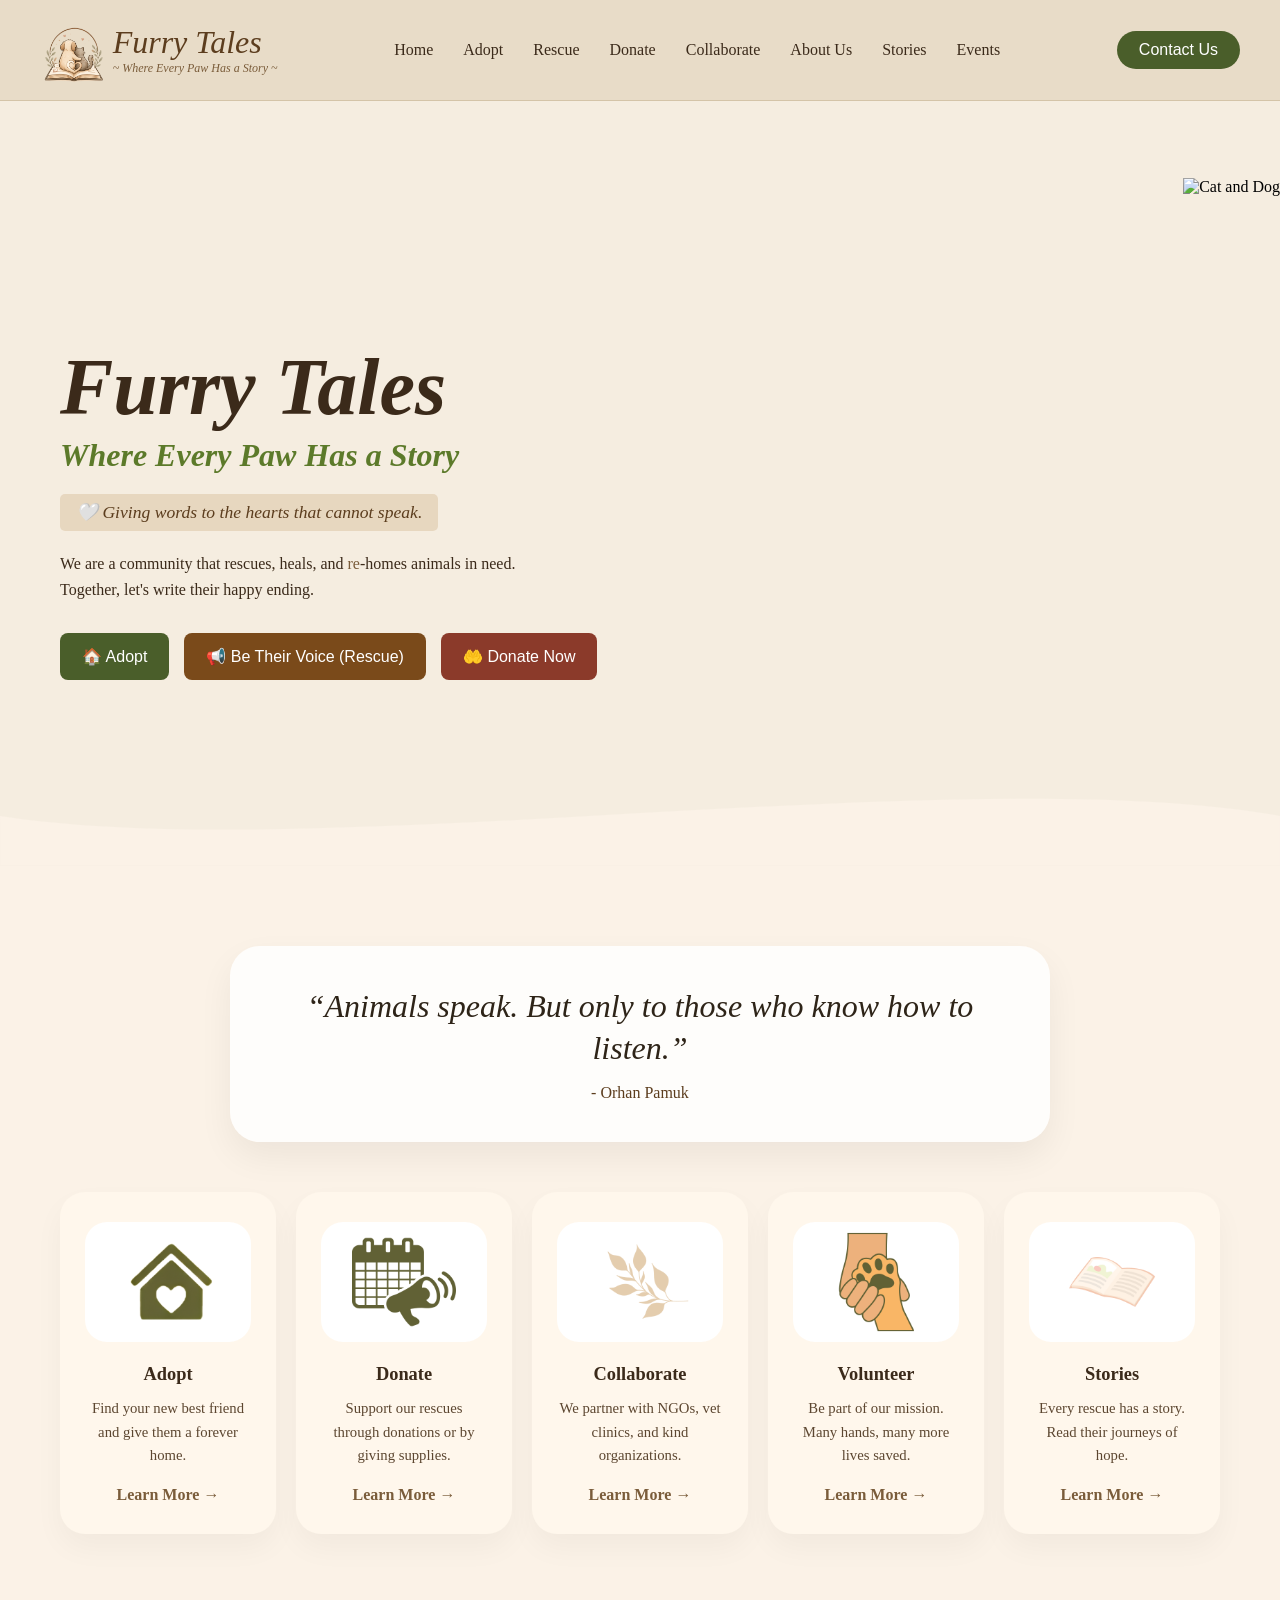
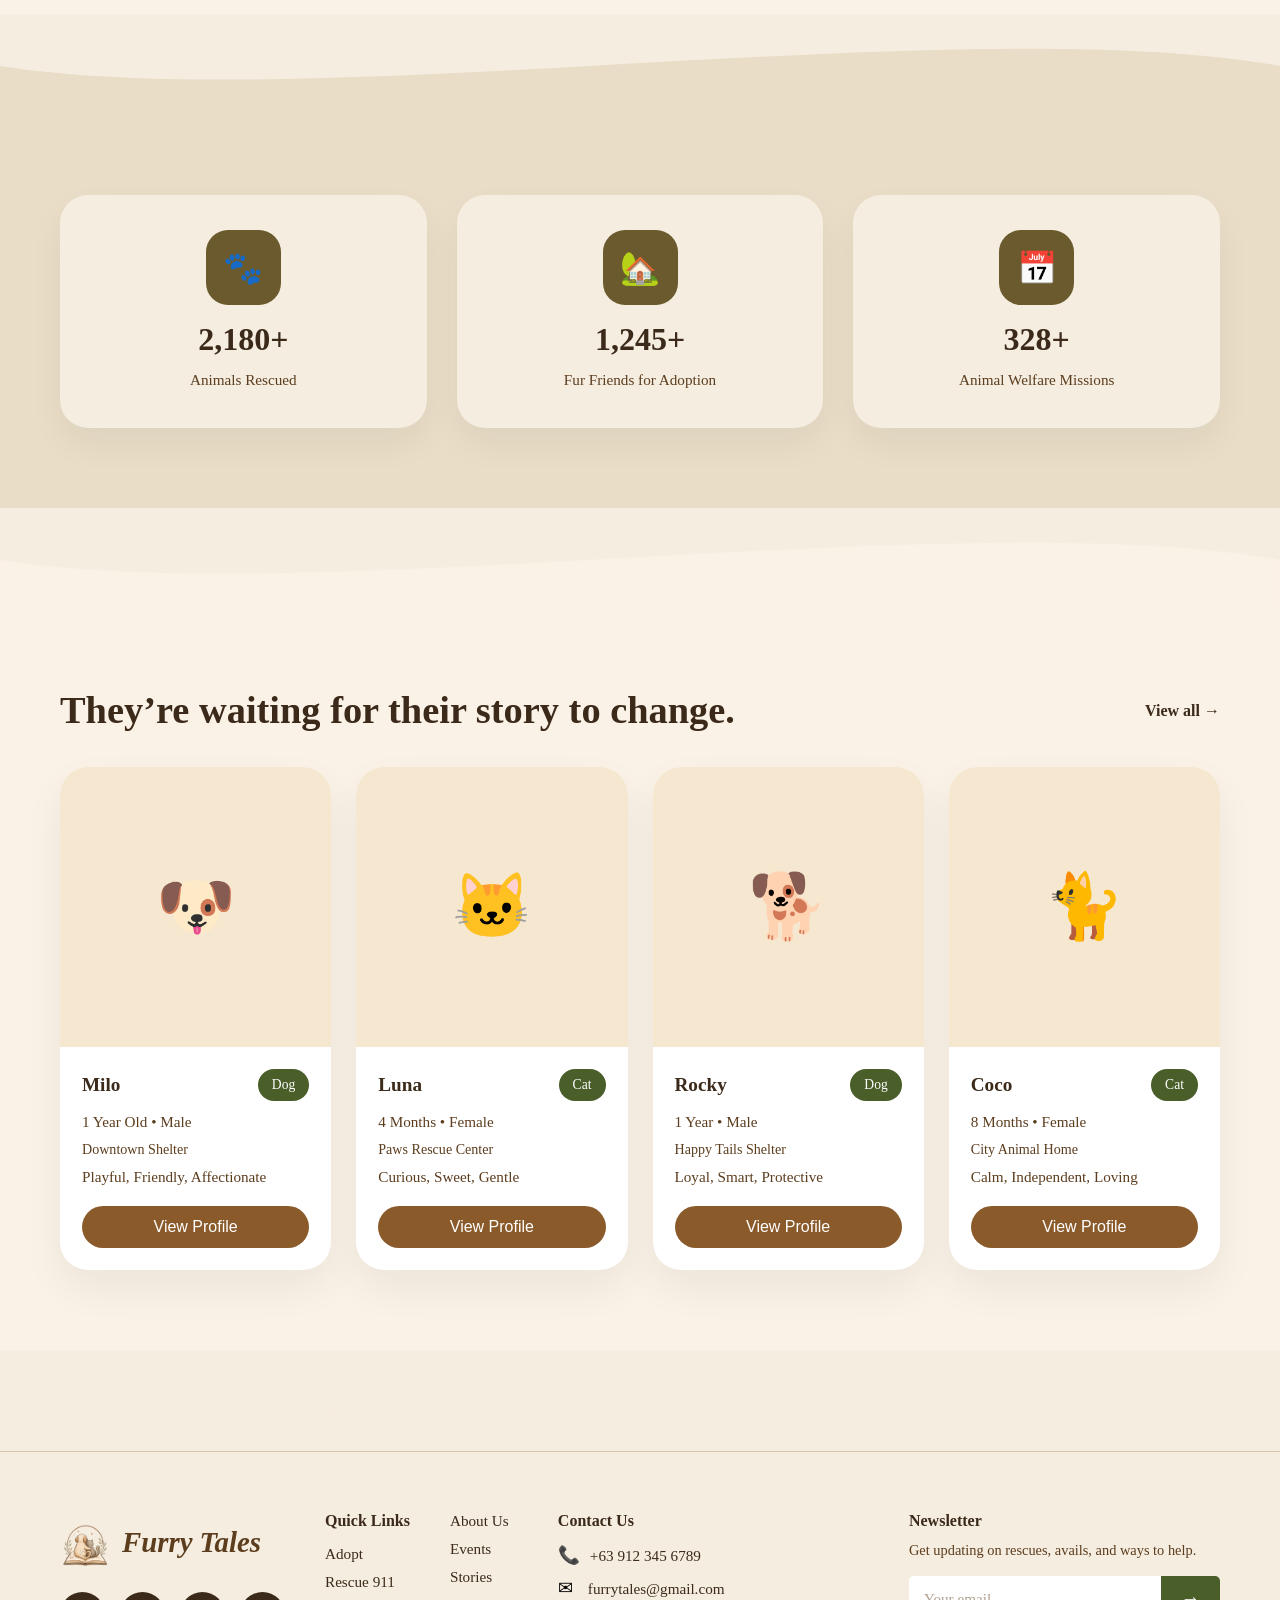
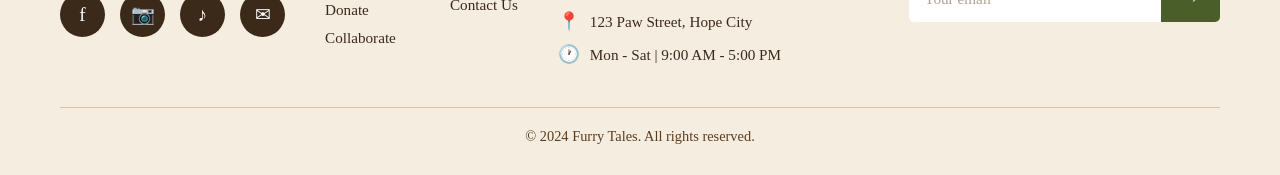
==== Index.html @ bb8efffc "Fix background wave transitions between sections" ====
<!DOCTYPE html>
<html lang="en">
<head>
    <meta charset="UTF-8">
    <meta name="viewport" content="width=device-width, initial-scale=1.0">
    <title>FurryTales</title>
    <link rel="stylesheet" href="Index.css">
</head>
<body>

    <nav>
        <div class="logo">
            <img src="Logo.png" alt="FurryTales Logo">
            <div class="logo-text">
                <span>Furry Tales</span>
                <span>~ Where Every Paw Has a Story ~</span>
            </div>
        </div>

        <ul class="nav-links">
            <li><a href="#">Home</a></li>
            <li><a href="#">Adopt</a></li>
            <li><a href="#">Rescue</a></li>
            <li><a href="#">Donate</a></li>
            <li><a href="#">Collaborate</a></li>
            <li><a href="#">About Us</a></li>
            <li><a href="#">Stories</a></li>
            <li><a href="#">Events</a></li>
        </ul>

        <div class="nav-right">
            <button class="btn-contact">Contact Us</button>
        </div>
    </nav>

    <section class="hero">
        <div class="hero-left">
            <h1>Furry Tales</h1>
            <h2>Where Every Paw Has a Story</h2>
            <div class="tagline">🤍 <em>Giving words to the hearts that cannot speak.</em></div>
            <p>
                We are a community that rescues, heals, and
                <span>re</span>-homes animals in need. Together, let's write
                their happy ending.
            </p>
            <div class="hero-buttons">
                <button class="btn-adopt">🏠 Adopt</button>
                <button class="btn-rescue">📢 Be Their Voice (Rescue)</button>
                <button class="btn-donate">🤲 Donate Now</button>
            </div>
        </div>

        <div class="hero-right">
            <img src="images/hero-pets.png" alt="Cat and Dog">
        </div>

        <svg class="wave" viewBox="0 0 1440 120" xmlns="http://www.w3.org/2000/svg">
            <path fill="#fbf2e7" d="M0,64 C360,120 1080,0 1440,64 L1440,120 L0,120 Z"/>
        </svg>
    </section>

    <section class="quote-section">
        <div class="quote-card">
            <p class="quote-text">“Animals speak. But only to those who know how to listen.”</p>
            <p class="quote-author">- Orhan Pamuk</p>
        </div>

        <div class="feature-cards">
            <article class="feature-card">
                <img class="feature-image" src="homecare.png" alt="Adopt">
                <h3>Adopt</h3>
                <p>Find your new best friend and give them a forever home.</p>
                <a href="#">Learn More →</a>
            </article>
            <article class="feature-card">
                <img class="feature-image" src="announcements.png" alt="Donate">
                <h3>Donate</h3>
                <p>Support our rescues through donations or by giving supplies.</p>
                <a href="#">Learn More →</a>
            </article>
            <article class="feature-card">
                <img class="feature-image" src="lauret2.png" alt="Collaborate">
                <h3>Collaborate</h3>
                <p>We partner with NGOs, vet clinics, and kind organizations.</p>
                <a href="#">Learn More →</a>
            </article>
            <article class="feature-card">
                <img class="feature-image" src="handpaw.png" alt="Volunteer">
                <h3>Volunteer</h3>
                <p>Be part of our mission. Many hands, many more lives saved.</p>
                <a href="#">Learn More →</a>
            </article>
            <article class="feature-card">
                <img class="feature-image" src="storybook.png" alt="Stories">
                <h3>Stories</h3>
                <p>Every rescue has a story. Read their journeys of hope.</p>
                <a href="#">Learn More →</a>
            </article>
        </div>
    </section>

    <svg class="section-wave section-wave-to-stats" viewBox="0 0 1440 120" xmlns="http://www.w3.org/2000/svg">
        <path fill="#e9ddc7" d="M0,64 C360,120 1080,0 1440,64 L1440,120 L0,120 Z"/>
    </svg>

    <section class="stats-section">
        <div class="stats-grid">
            <article class="stat-card">
                <div class="stat-icon">🐾</div>
                <p class="stat-number">2,180+</p>
                <p class="stat-label">Animals Rescued</p>
            </article>
            <article class="stat-card">
                <div class="stat-icon">🏡</div>
                <p class="stat-number">1,245+</p>
                <p class="stat-label">Fur Friends for Adoption</p>
            </article>
            <article class="stat-card">
                <div class="stat-icon">📅</div>
                <p class="stat-number">328+</p>
                <p class="stat-label">Animal Welfare Missions</p>
            </article>
        </div>
    </section>

    <svg class="section-wave section-wave-to-pets" viewBox="0 0 1440 120" xmlns="http://www.w3.org/2000/svg">
        <path fill="#fbf2e7" d="M0,64 C360,120 1080,0 1440,64 L1440,120 L0,120 Z"/>
    </svg>

    <section class="pets-section">
        <div class="section-heading">
            <h2>They’re waiting for their story to change.</h2>
            <a href="#" class="view-all">View all →</a>
        </div>

        <div class="pet-grid">
            <article class="pet-card">
                <div class="pet-image"><div class="pet-image-placeholder">🐶</div></div>
                <div class="pet-info">
                    <div class="pet-title">
                        <h3>Milo</h3>
                        <span>Dog</span>
                    </div>
                    <p class="pet-meta">1 Year Old • Male</p>
                    <p class="pet-location">Downtown Shelter</p>
                    <p class="pet-description">Playful, Friendly, Affectionate</p>
                    <button class="btn-profile">View Profile</button>
                </div>
            </article>
            <article class="pet-card">
                <div class="pet-image"><div class="pet-image-placeholder">🐱</div></div>
                <div class="pet-info">
                    <div class="pet-title">
                        <h3>Luna</h3>
                        <span>Cat</span>
                    </div>
                    <p class="pet-meta">4 Months • Female</p>
                    <p class="pet-location">Paws Rescue Center</p>
                    <p class="pet-description">Curious, Sweet, Gentle</p>
                    <button class="btn-profile">View Profile</button>
                </div>
            </article>
            <article class="pet-card">
                <div class="pet-image"><div class="pet-image-placeholder">🐕</div></div>
                <div class="pet-info">
                    <div class="pet-title">
                        <h3>Rocky</h3>
                        <span>Dog</span>
                    </div>
                    <p class="pet-meta">1 Year • Male</p>
                    <p class="pet-location">Happy Tails Shelter</p>
                    <p class="pet-description">Loyal, Smart, Protective</p>
                    <button class="btn-profile">View Profile</button>
                </div>
            </article>
            <article class="pet-card">
                <div class="pet-image"><div class="pet-image-placeholder">🐈</div></div>
                <div class="pet-info">
                    <div class="pet-title">
                        <h3>Coco</h3>
                        <span>Cat</span>
                    </div>
                    <p class="pet-meta">8 Months • Female</p>
                    <p class="pet-location">City Animal Home</p>
                    <p class="pet-description">Calm, Independent, Loving</p>
                    <button class="btn-profile">View Profile</button>
                </div>
            </article>
        </div>
    </section>

    <svg class="section-wave section-wave-to-footer" viewBox="0 0 1440 120" xmlns="http://www.w3.org/2000/svg">
        <path fill="#f5ede0" d="M0,64 C360,120 1080,0 1440,64 L1440,120 L0,120 Z"/>
    </svg>

    <footer class="footer">
        <div class="footer-container">
            <div class="footer-section footer-logo">
                <div class="footer-logo-content">
                    <img src="Logo.png" alt="FurryTales Logo">
                    <h3>Furry Tales</h3>
                </div>
                <div class="footer-socials">
                    <a href="#" class="social-icon">f</a>
                    <a href="#" class="social-icon">📷</a>
                    <a href="#" class="social-icon">♪</a>
                    <a href="#" class="social-icon">✉</a>
                </div>
            </div>

            <div class="footer-section footer-links">
                <div class="footer-column">
                    <h4>Quick Links</h4>
                    <ul>
                        <li><a href="#">Adopt</a></li>
                        <li><a href="#">Rescue 911</a></li>
                        <li><a href="#">Donate</a></li>
                        <li><a href="#">Collaborate</a></li>
                    </ul>
                </div>
                <div class="footer-column">
                    <ul>
                        <li><a href="#">About Us</a></li>
                        <li><a href="#">Events</a></li>
                        <li><a href="#">Stories</a></li>
                        <li><a href="#">Contact Us</a></li>
                    </ul>
                </div>
            </div>

            <div class="footer-section footer-contact">
                <h4>Contact Us</h4>
                <div class="contact-item">
                    <span>📞</span>
                    <p>+63 912 345 6789</p>
                </div>
                <div class="contact-item">
                    <span>✉</span>
                    <p>furrytales@gmail.com</p>
                </div>
                <div class="contact-item">
                    <span>📍</span>
                    <p>123 Paw Street, Hope City</p>
                </div>
                <div class="contact-item">
                    <span>🕐</span>
                    <p>Mon - Sat | 9:00 AM - 5:00 PM</p>
                </div>
            </div>

            <div class="footer-section footer-newsletter">
                <h4>Newsletter</h4>
                <p>Get updating on rescues, avails, and ways to help.</p>
                <div class="newsletter-form">
                    <input type="email" placeholder="Your email" class="newsletter-input">
                    <button class="newsletter-btn">→</button>
                </div>
            </div>
        </div>

        <div class="footer-bottom">
            <p>&copy; 2024 Furry Tales. All rights reserved.</p>
        </div>
    </footer>

</body>
</html>
---- Index.css ----
* { margin: 0; padding: 0; box-sizing: border-box; }

body {
    font-family: 'Georgia', serif;
    background-color: #f5ede0;
}

nav {
    background-color: #e8dcc8;
    display: flex;
    align-items: center;
    justify-content: space-between;
    padding: 10px 40px;
    border-bottom: 1px solid #d4c4a8;
}

.logo {
    display: flex;
    align-items: center;
    gap: 10px;
}

.logo img {
    height: 80px;
}

.logo-text {
    display: flex;
    flex-direction: column;
}

.logo-text span:first-child {
    font-size: 2rem;
    font-family: 'Georgia', serif;
    color: #5c3d1e;
    font-style: italic;
}

.logo-text span:last-child {
    font-size: 0.75rem;
    color: #7a5c3a;
    font-style: italic;
}

.nav-links {
    display: flex;
    align-items: center;
    gap: 30px;
    list-style: none;
}

.nav-links a {
    text-decoration: none;
    color: #3b2a1a;
    font-size: 1rem;
}

.nav-links a:hover { color: #7a5c3a; }

.nav-right {
    display: flex;
    align-items: center;
    gap: 15px;
}

.btn-contact {
    background-color: #4a5e2a;
    color: white;
    padding: 10px 22px;
    border: none;
    border-radius: 25px;
    font-size: 1rem;
    cursor: pointer;
}

.btn-contact:hover { background-color: #3a4e1a; }

.hero {
    display: flex;
    align-items: center;
    justify-content: space-between;
    padding: 60px 60px 0 60px;
    background-color: #f5ede0;
    min-height: 85vh;
    position: relative;
    overflow: hidden;
}

.hero-left {
    max-width: 55%;
    z-index: 1;
}

.hero-left h1 {
    font-size: 5rem;
    color: #3b2a1a;
    font-style: italic;
    line-height: 1;
}

.hero-left h2 {
    font-size: 2rem;
    color: #5c7a2a;
    font-style: italic;
    margin: 10px 0 20px;
}

.tagline {
    background-color: rgba(210, 180, 140, 0.4);
    display: inline-block;
    padding: 8px 16px;
    border-radius: 5px;
    font-style: italic;
    color: #5c3d1e;
    margin-bottom: 20px;
    font-size: 1.1rem;
}

.hero-left p {
    color: #3b2a1a;
    font-size: 1rem;
    line-height: 1.6;
    margin-bottom: 30px;
    max-width: 480px;
}

.hero-left p span { color: #7a5c3a; }

.hero-buttons {
    display: flex;
    gap: 15px;
    flex-wrap: wrap;
}

.hero-buttons button {
    display: flex;
    align-items: center;
    gap: 8px;
    padding: 14px 22px;
    border: none;
    border-radius: 8px;
    font-size: 1rem;
    cursor: pointer;
    color: white;
}

.btn-adopt { background-color: #4a5e2a; }
.btn-rescue { background-color: #7a4a1a; }
.btn-donate { background-color: #8b3a2a; }

.hero-buttons button:hover { opacity: 0.9; }

.hero-right {
    position: absolute;
    right: 0;
    bottom: 0;
    height: 90%;
}

.hero-right img {
    height: 100%;
    object-fit: contain;
}

.wave {
    position: absolute;
    bottom: 0;
    left: 0;
    width: 100%;
}

.quote-section,
.stats-section,
.pets-section {
    padding: 80px 60px;
    background-color: #fbf2e7;
}

.quote-section {
    position: relative;
}

.quote-card {
    max-width: 820px;
    margin: 0 auto 50px;
    text-align: center;
    padding: 40px 35px;
    background-color: rgba(255, 255, 255, 0.85);
    border-radius: 30px;
    box-shadow: 0 15px 35px rgba(0, 0, 0, 0.06);
}

.quote-text {
    font-size: 2rem;
    color: #2e2418;
    font-style: italic;
    line-height: 1.3;
    margin-bottom: 15px;
}

.quote-author {
    color: #5c3d1e;
    font-size: 1rem;
}

.feature-cards {
    display: grid;
    grid-template-columns: repeat(5, minmax(180px, 1fr));
    gap: 20px;
}

.feature-card {
    background-color: #fff7ec;
    padding: 30px 25px;
    border-radius: 25px;
    text-align: center;
    box-shadow: 0 14px 30px rgba(0, 0, 0, 0.04);
    transition: transform 0.3s ease, box-shadow 0.3s ease;
}

.feature-card:hover {
    transform: translateY(-6px);
    box-shadow: 0 20px 40px rgba(0, 0, 0, 0.08);
}

.section-wave {
    display: block;
    width: 100%;
    margin-top: -5px;
}

.stats-section {
    background-color: #e9ddc7;
    position: relative;
}

.quote-section {
    background-color: #fbf2e7;
    position: relative;
}

.pets-section {
    background-color: #fbf2e7;
    position: relative;
}

.feature-image {
    width: 100%;
    max-height: 120px;
    object-fit: contain;
    border-radius: 22px;
    margin-bottom: 18px;
    background-color: #fff;
    padding: 8px;
}

.feature-card h3 {
    font-size: 1.15rem;
    margin-bottom: 12px;
    color: #3b2a1a;
}

.feature-card p {
    font-size: 0.92rem;
    color: #5c4630;
    line-height: 1.6;
    margin-bottom: 18px;
}

.feature-card a {
    color: #7a5c3a;
    text-decoration: none;
    font-weight: 600;
}

.stats-section {
    background-color: #e9ddc7;
    position: relative;
}

.stats-wave {
    position: absolute;
    top: 0;
    left: 0;
    width: 100%;
    height: 80px;
    background: linear-gradient(180deg, #f5ede0 0%, rgba(245, 237, 224, 0) 100%);
}

.stats-grid {
    display: flex;
    justify-content: center;
    gap: 30px;
    max-width: 1200px;
    margin: 0 auto;
    position: relative;
    z-index: 1;
}

.stat-card {
    flex: 1;
    background-color: #f5ede0;
    padding: 35px 30px;
    border-radius: 28px;
    text-align: center;
    box-shadow: 0 16px 35px rgba(0, 0, 0, 0.05);
}

.stat-icon {
    width: 75px;
    height: 75px;
    margin: 0 auto 16px;
    display: inline-flex;
    align-items: center;
    justify-content: center;
    font-size: 2rem;
    border-radius: 22px;
    background-color: #6a5a2d;
    color: #fff;
}

.stat-number {
    font-size: 2rem;
    color: #3b2a1a;
    margin: 0 0 10px;
    font-weight: 700;
}

.stat-label {
    color: #5c3d1e;
    font-size: 0.95rem;
    line-height: 1.6;
}

.pets-section {
    background-color: #fbf2e7;
}

.section-heading {
    display: flex;
    align-items: center;
    justify-content: space-between;
    gap: 20px;
    max-width: 1240px;
    margin: 0 auto 35px;
}

.section-heading h2 {
    font-size: 2.4rem;
    color: #3b2a1a;
    line-height: 1.1;
    max-width: 900px;
}

.view-all {
    color: #3b2a1a;
    text-decoration: none;
    font-weight: 600;
}

.pet-grid {
    display: grid;
    grid-template-columns: repeat(4, minmax(220px, 1fr));
    gap: 25px;
    max-width: 1400px;
    margin: 0 auto;
}

.pet-card {
    background-color: #fff;
    border-radius: 28px;
    overflow: hidden;
    box-shadow: 0 18px 40px rgba(0, 0, 0, 0.06);
}

.pet-image {
    background-color: #f6e7d0;
    display: flex;
    align-items: center;
    justify-content: center;
    height: 280px;
}

.pet-image-placeholder {
    font-size: 4rem;
}

.pet-info {
    padding: 22px;
}

.pet-title {
    display: flex;
    align-items: center;
    justify-content: space-between;
    margin-bottom: 12px;
}

.pet-title h3 {
    font-size: 1.2rem;
    color: #3b2a1a;
}

.pet-title span {
    padding: 8px 14px;
    background-color: #4a5e2a;
    color: white;
    border-radius: 999px;
    font-size: 0.85rem;
}

.pet-meta,
.pet-location,
.pet-description {
    color: #5c3d1e;
    font-size: 0.95rem;
    margin-bottom: 10px;
}

.pet-location {
    font-size: 0.88rem;
}

.btn-profile {
    width: 100%;
    background-color: #8b5a2a;
    color: white;
    border: none;
    border-radius: 999px;
    padding: 12px 0;
    font-size: 1rem;
    cursor: pointer;
    margin-top: 10px;
    transition: background-color 0.3s ease;
}

.btn-profile:hover {
    background-color: #6f4620;
}

@media (max-width: 1240px) {
    .feature-cards {
        grid-template-columns: repeat(2, minmax(180px, 1fr));
    }

    .pet-grid {
        grid-template-columns: repeat(2, minmax(220px, 1fr));
    }
}

@media (max-width: 860px) {
    nav {
        flex-wrap: wrap;
        gap: 20px;
        padding: 20px;
    }

    .nav-links {
        flex-wrap: wrap;
        justify-content: center;
    }

    .hero {
        flex-direction: column;
        align-items: flex-start;
        padding: 40px 25px 0;
        min-height: auto;
    }

    .hero-right {
        position: relative;
        width: 100%;
        height: auto;
        margin-top: 30px;
    }

    .hero-right img {
        height: auto;
        width: 100%;
    }

    .feature-cards,
    .pet-grid {
        grid-template-columns: 1fr;
    }

    .stats-grid {
        flex-direction: column;
    }

    .section-heading {
        flex-direction: column;
        align-items: flex-start;
    }
}

@media (max-width: 520px) {
    .feature-card,
    .stat-card,
    .pet-card {
        padding: 24px;
    }

    .quote-card {
        padding: 28px;
    }

    .quote-text {
        font-size: 1.6rem;
    }

    .section-heading h2 {
        font-size: 2rem;
    }
}

/* Footer Styles */
.footer {
    background-color: #f5ede0;
    padding: 60px 60px 30px 60px;
    font-family: 'Georgia', serif;
    border-top: 1px solid #d4c4a8;
}

.footer-container {
    display: flex;
    justify-content: space-between;
    align-items: flex-start;
    gap: 40px;
    max-width: 1400px;
    margin: 0 auto;
    margin-bottom: 30px;
}

.footer-section {
    flex: 1;
}

.footer-logo {
    flex: 0 0 auto;
}

.footer-logo-content {
    display: flex;
    align-items: center;
    gap: 15px;
    margin-bottom: 20px;
}

.footer-logo-content img {
    height: 60px;
}

.footer-logo-content h3 {
    font-size: 1.8rem;
    color: #5c3d1e;
    font-style: italic;
}

.footer-socials {
    display: flex;
    gap: 15px;
}

.social-icon {
    display: flex;
    align-items: center;
    justify-content: center;
    width: 45px;
    height: 45px;
    background-color: #3b2a1a;
    color: white;
    border-radius: 50%;
    text-decoration: none;
    font-size: 1.2rem;
    transition: background-color 0.3s;
}

.social-icon:hover {
    background-color: #5c3d1e;
}

.footer-links {
    flex: 0 0 auto;
}

.footer-links h4 {
    color: #3b2a1a;
    margin-bottom: 15px;
    font-size: 1rem;
}

.footer-links {
    display: flex;
    gap: 40px;
}

.footer-column ul {
    list-style: none;
}

.footer-column li {
    margin-bottom: 10px;
}

.footer-column a {
    color: #3b2a1a;
    text-decoration: none;
    font-size: 0.95rem;
    transition: color 0.3s;
}

.footer-column a:hover {
    color: #7a5c3a;
}

.footer-contact h4 {
    color: #3b2a1a;
    margin-bottom: 15px;
    font-size: 1rem;
}

.contact-item {
    display: flex;
    align-items: center;
    gap: 10px;
    margin-bottom: 12px;
    font-size: 0.95rem;
}

.contact-item span {
    font-size: 1.1rem;
    min-width: 20px;
}

.contact-item p {
    color: #3b2a1a;
    margin: 0;
}

.footer-newsletter h4 {
    color: #3b2a1a;
    margin-bottom: 10px;
    font-size: 1rem;
}

.footer-newsletter p {
    color: #5c3d1e;
    font-size: 0.9rem;
    margin-bottom: 15px;
    line-height: 1.4;
}

.newsletter-form {
    display: flex;
    gap: 0;
    border-radius: 5px;
    overflow: hidden;
}

.newsletter-input {
    flex: 1;
    padding: 12px 15px;
    border: none;
    font-family: 'Georgia', serif;
    font-size: 0.95rem;
    background-color: white;
    color: #3b2a1a;
}

.newsletter-input::placeholder {
    color: #b0a090;
}

.newsletter-btn {
    background-color: #4a5e2a;
    color: white;
    border: none;
    padding: 12px 20px;
    cursor: pointer;
    font-size: 1.2rem;
    transition: background-color 0.3s;
}

.newsletter-btn:hover {
    background-color: #3a4e1a;
}

.footer-bottom {
    text-align: center;
    padding-top: 20px;
    border-top: 1px solid #d4c4a8;
    color: #5c3d1e;
    font-size: 0.9rem;
}
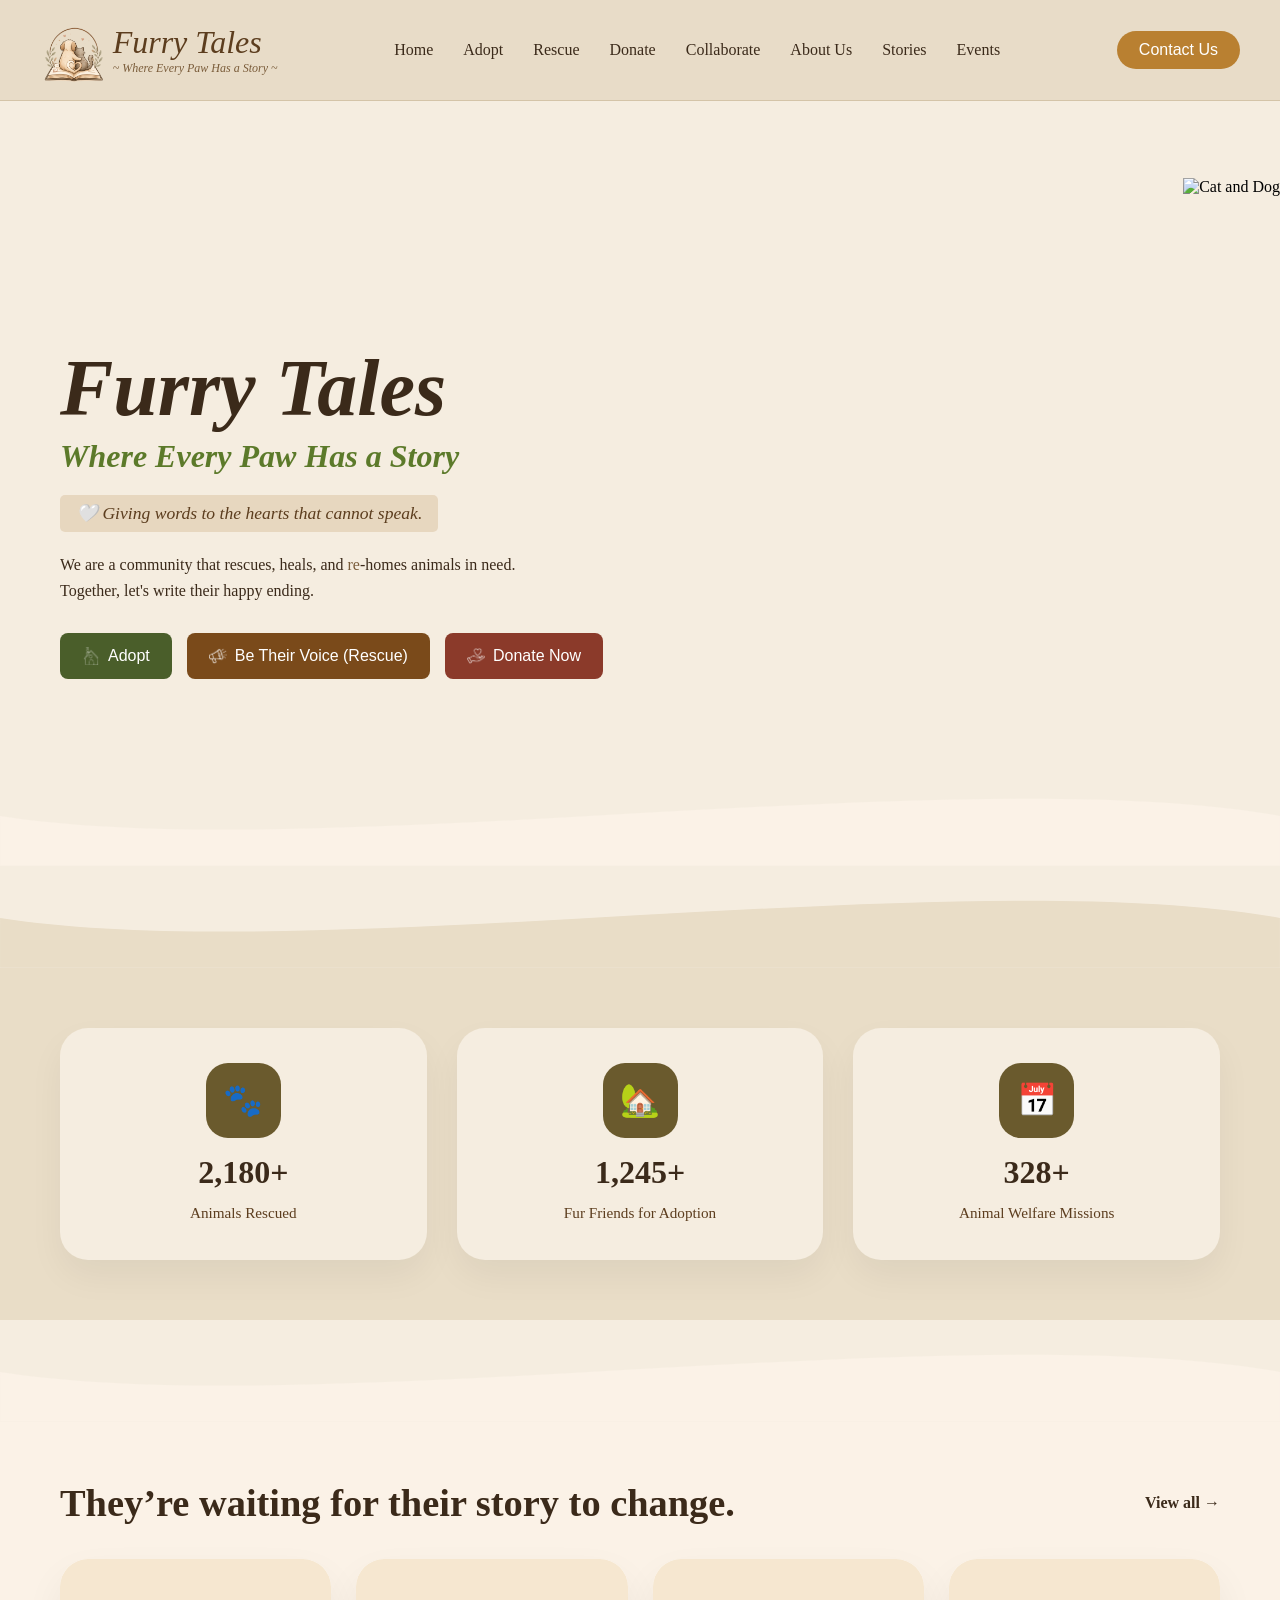
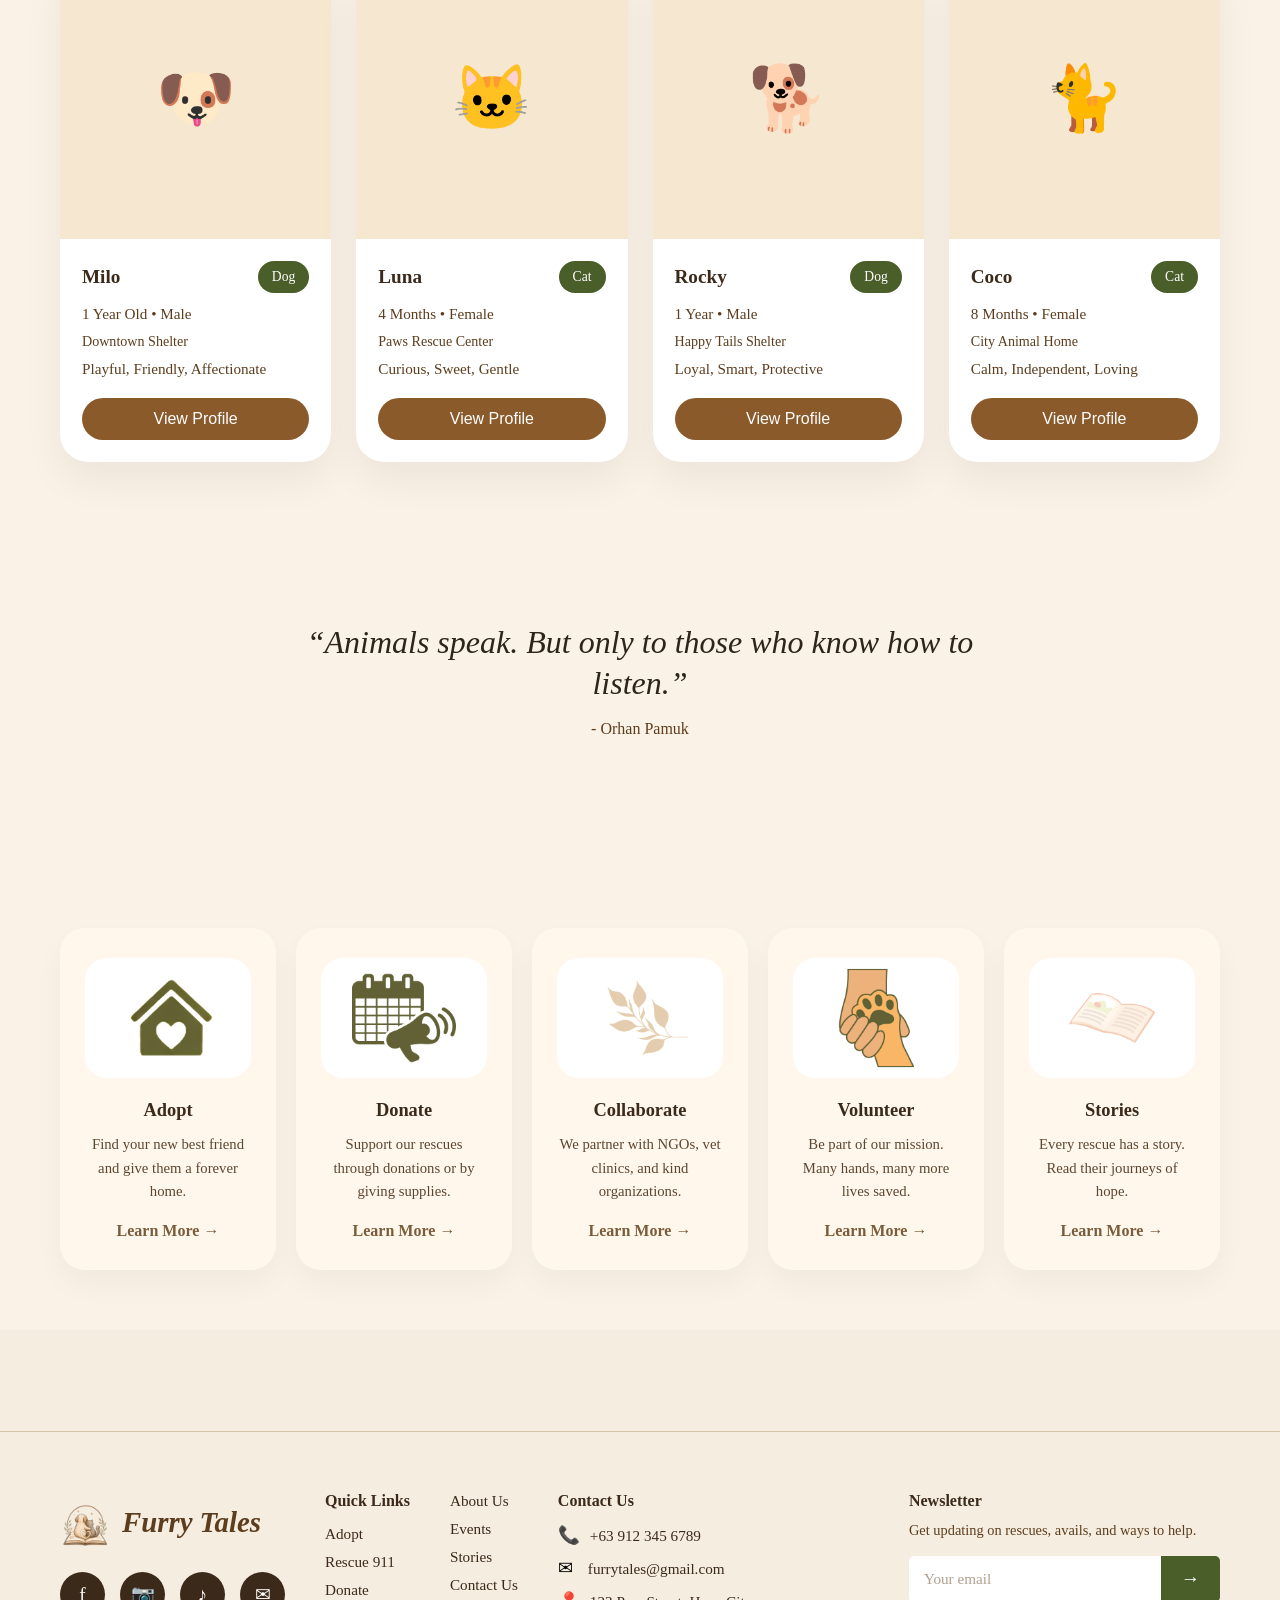
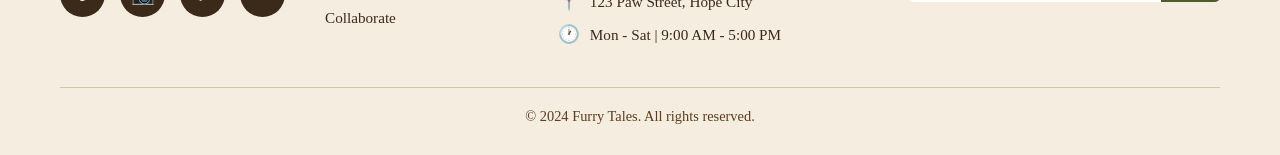
==== commit 90a99870: "Commit all changes made today" ====
--- a/Index.html
+++ b/Index.html
@@ -44,9 +44,9 @@
                 their happy ending.
             </p>
             <div class="hero-buttons">
-                <button class="btn-adopt">🏠 Adopt</button>
-                <button class="btn-rescue">📢 Be Their Voice (Rescue)</button>
-                <button class="btn-donate">🤲 Donate Now</button>
+                <button class="btn-adopt"><img class="hero-btn-icon" src="Home.png" alt="Adopt"> Adopt</button>
+                <button class="btn-rescue"><img class="hero-btn-icon" src="siren.png" alt="Rescue"> Be Their Voice (Rescue)</button>
+                <button class="btn-donate"><img class="hero-btn-icon" src="handy.png" alt="Donate"> Donate Now</button>
             </div>
         </div>
 
@@ -57,46 +57,6 @@
         <svg class="wave" viewBox="0 0 1440 120" xmlns="http://www.w3.org/2000/svg">
             <path fill="#fbf2e7" d="M0,64 C360,120 1080,0 1440,64 L1440,120 L0,120 Z"/>
         </svg>
-    </section>
-
-    <section class="quote-section">
-        <div class="quote-card">
-            <p class="quote-text">“Animals speak. But only to those who know how to listen.”</p>
-            <p class="quote-author">- Orhan Pamuk</p>
-        </div>
-
-        <div class="feature-cards">
-            <article class="feature-card">
-                <img class="feature-image" src="homecare.png" alt="Adopt">
-                <h3>Adopt</h3>
-                <p>Find your new best friend and give them a forever home.</p>
-                <a href="#">Learn More →</a>
-            </article>
-            <article class="feature-card">
-                <img class="feature-image" src="announcements.png" alt="Donate">
-                <h3>Donate</h3>
-                <p>Support our rescues through donations or by giving supplies.</p>
-                <a href="#">Learn More →</a>
-            </article>
-            <article class="feature-card">
-                <img class="feature-image" src="lauret2.png" alt="Collaborate">
-                <h3>Collaborate</h3>
-                <p>We partner with NGOs, vet clinics, and kind organizations.</p>
-                <a href="#">Learn More →</a>
-            </article>
-            <article class="feature-card">
-                <img class="feature-image" src="handpaw.png" alt="Volunteer">
-                <h3>Volunteer</h3>
-                <p>Be part of our mission. Many hands, many more lives saved.</p>
-                <a href="#">Learn More →</a>
-            </article>
-            <article class="feature-card">
-                <img class="feature-image" src="storybook.png" alt="Stories">
-                <h3>Stories</h3>
-                <p>Every rescue has a story. Read their journeys of hope.</p>
-                <a href="#">Learn More →</a>
-            </article>
-        </div>
     </section>
 
     <svg class="section-wave section-wave-to-stats" viewBox="0 0 1440 120" xmlns="http://www.w3.org/2000/svg">
@@ -185,6 +145,48 @@
                     <p class="pet-description">Calm, Independent, Loving</p>
                     <button class="btn-profile">View Profile</button>
                 </div>
+            </article>
+        </div>
+    </section>
+
+    <section class="quote-section">
+        <div class="quote-card">
+            <p class="quote-text">“Animals speak. But only to those who know how to listen.”</p>
+            <p class="quote-author">- Orhan Pamuk</p>
+        </div>
+    </section>
+
+    <section class="feature-section">
+        <div class="feature-cards">
+            <article class="feature-card">
+                <img class="feature-image" src="homecare.png" alt="Adopt">
+                <h3>Adopt</h3>
+                <p>Find your new best friend and give them a forever home.</p>
+                <a href="#">Learn More →</a>
+            </article>
+            <article class="feature-card">
+                <img class="feature-image" src="announcements.png" alt="Donate">
+                <h3>Donate</h3>
+                <p>Support our rescues through donations or by giving supplies.</p>
+                <a href="#">Learn More →</a>
+            </article>
+            <article class="feature-card">
+                <img class="feature-image" src="lauret2.png" alt="Collaborate">
+                <h3>Collaborate</h3>
+                <p>We partner with NGOs, vet clinics, and kind organizations.</p>
+                <a href="#">Learn More →</a>
+            </article>
+            <article class="feature-card">
+                <img class="feature-image" src="handpaw.png" alt="Volunteer">
+                <h3>Volunteer</h3>
+                <p>Be part of our mission. Many hands, many more lives saved.</p>
+                <a href="#">Learn More →</a>
+            </article>
+            <article class="feature-card">
+                <img class="feature-image" src="storybook.png" alt="Stories">
+                <h3>Stories</h3>
+                <p>Every rescue has a story. Read their journeys of hope.</p>
+                <a href="#">Learn More →</a>
             </article>
         </div>
     </section>
--- a/Index.css
+++ b/Index.css
@@ -64,7 +64,7 @@
 }
 
 .btn-contact {
-    background-color: #4a5e2a;
+    background-color: #b98031;
     color: white;
     padding: 10px 22px;
     border: none;
@@ -73,7 +73,7 @@
     cursor: pointer;
 }
 
-.btn-contact:hover { background-color: #3a4e1a; }
+.btn-contact:hover { background-color: #4a5e2a; }
 
 .hero {
     display: flex;
@@ -144,6 +144,11 @@
     color: white;
 }
 
+.hero-btn-icon {
+    width: 18px;
+    height: 18px;
+    object-fit: contain;
+}
 .btn-adopt { background-color: #4a5e2a; }
 .btn-rescue { background-color: #7a4a1a; }
 .btn-donate { background-color: #8b3a2a; }
@@ -171,8 +176,9 @@
 
 .quote-section,
 .stats-section,
-.pets-section {
-    padding: 80px 60px;
+.pets-section,
+.feature-section {
+    padding: 60px 60px;
     background-color: #fbf2e7;
 }
 
@@ -182,12 +188,12 @@
 
 .quote-card {
     max-width: 820px;
-    margin: 0 auto 50px;
+    margin: 0 auto 30px;
     text-align: center;
     padding: 40px 35px;
-    background-color: rgba(255, 255, 255, 0.85);
-    border-radius: 30px;
-    box-shadow: 0 15px 35px rgba(0, 0, 0, 0.06);
+    background-color: transparent;
+    border-radius: 0;
+    box-shadow: none;
 }
 
 .quote-text {
@@ -683,7 +689,7 @@
 }
 
 .newsletter-btn:hover {
-    background-color: #3a4e1a;
+    background-color: #b98031;
 }
 
 .footer-bottom {
@@ -692,4 +698,4 @@
     border-top: 1px solid #d4c4a8;
     color: #5c3d1e;
     font-size: 0.9rem;
-}
+}
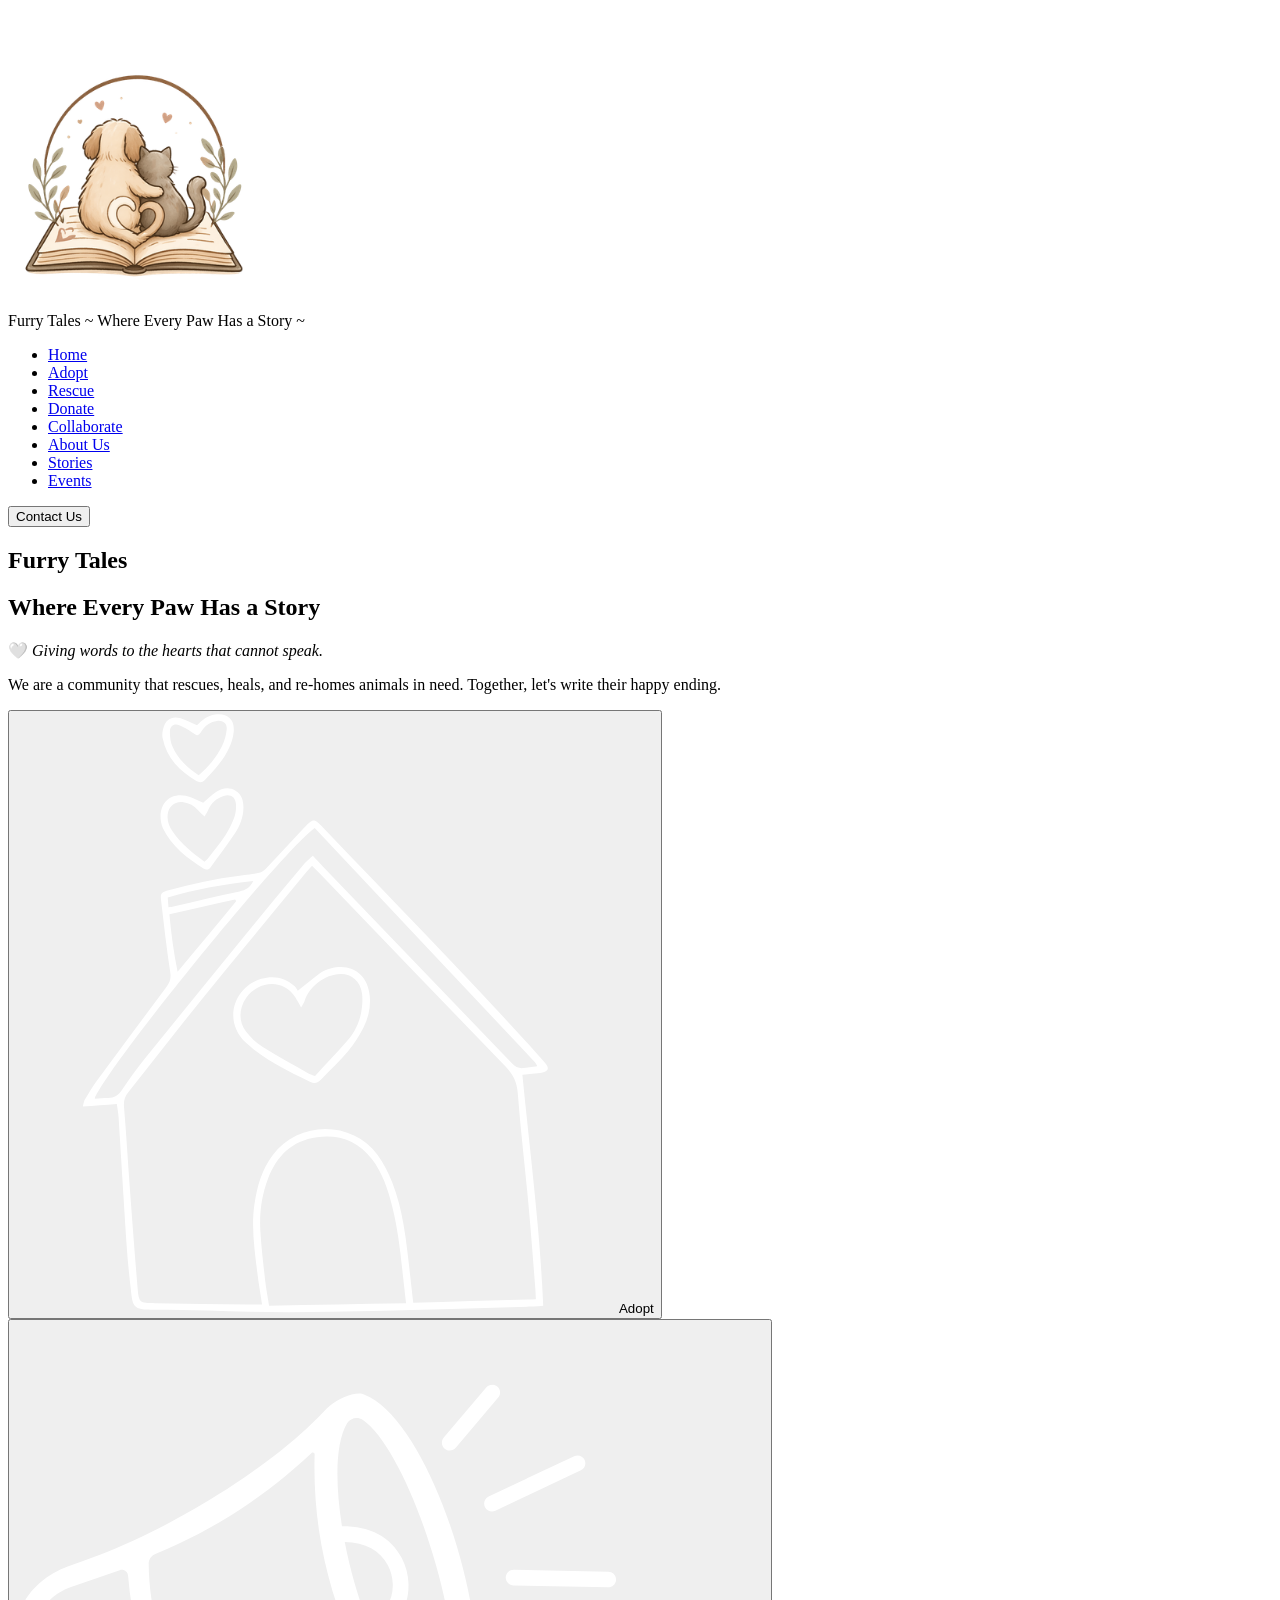
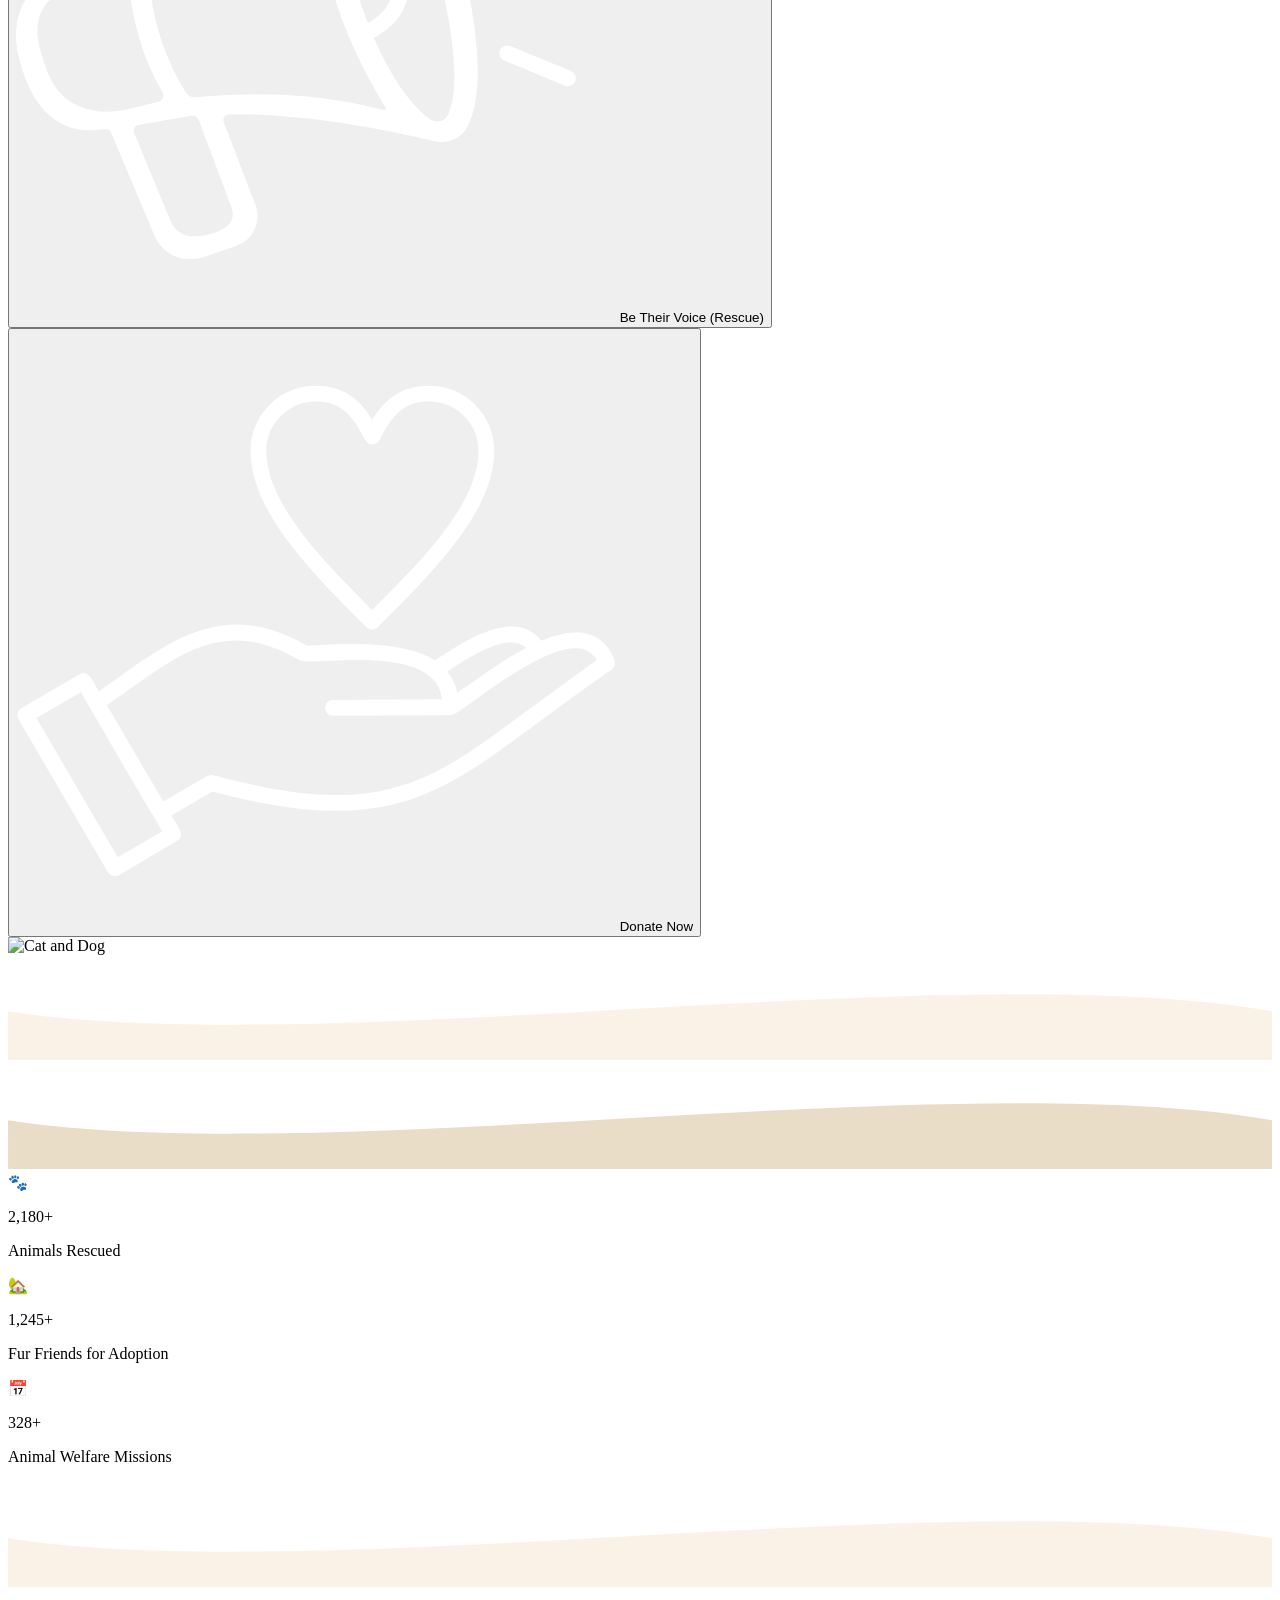
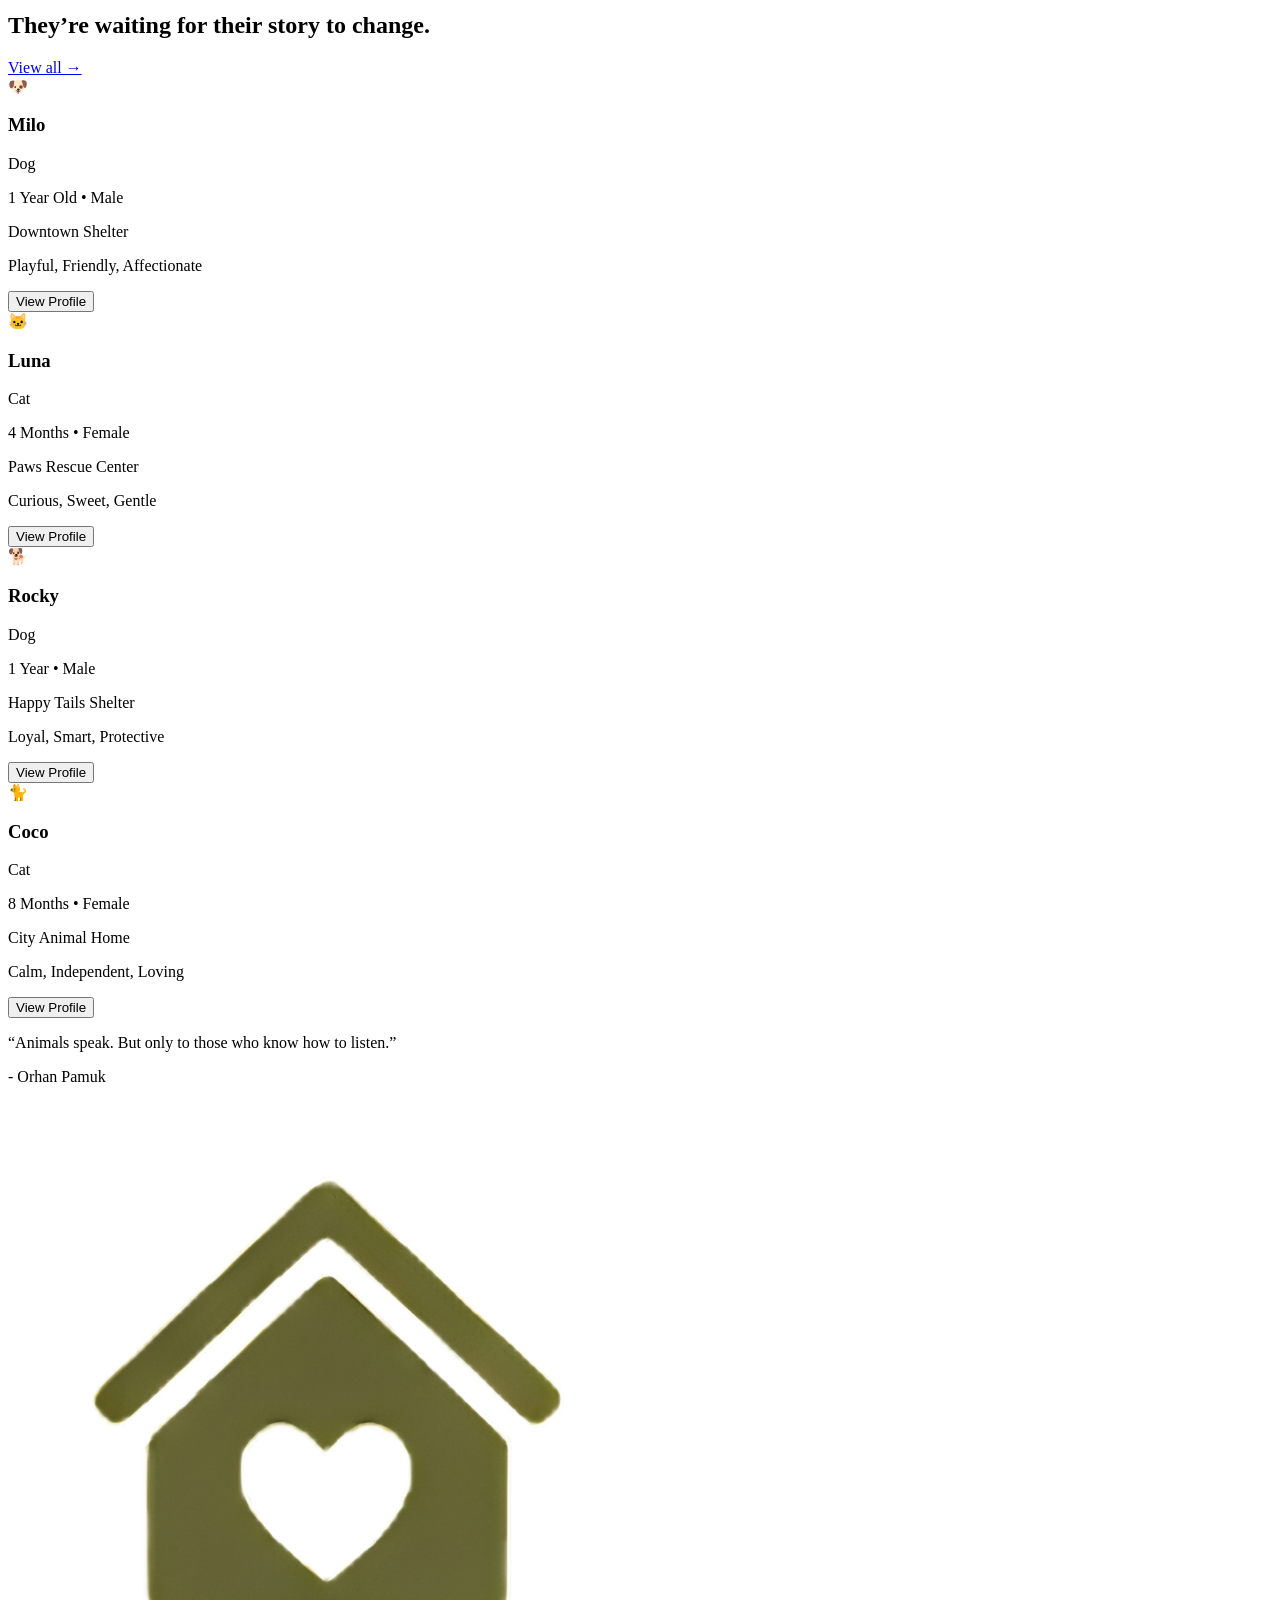
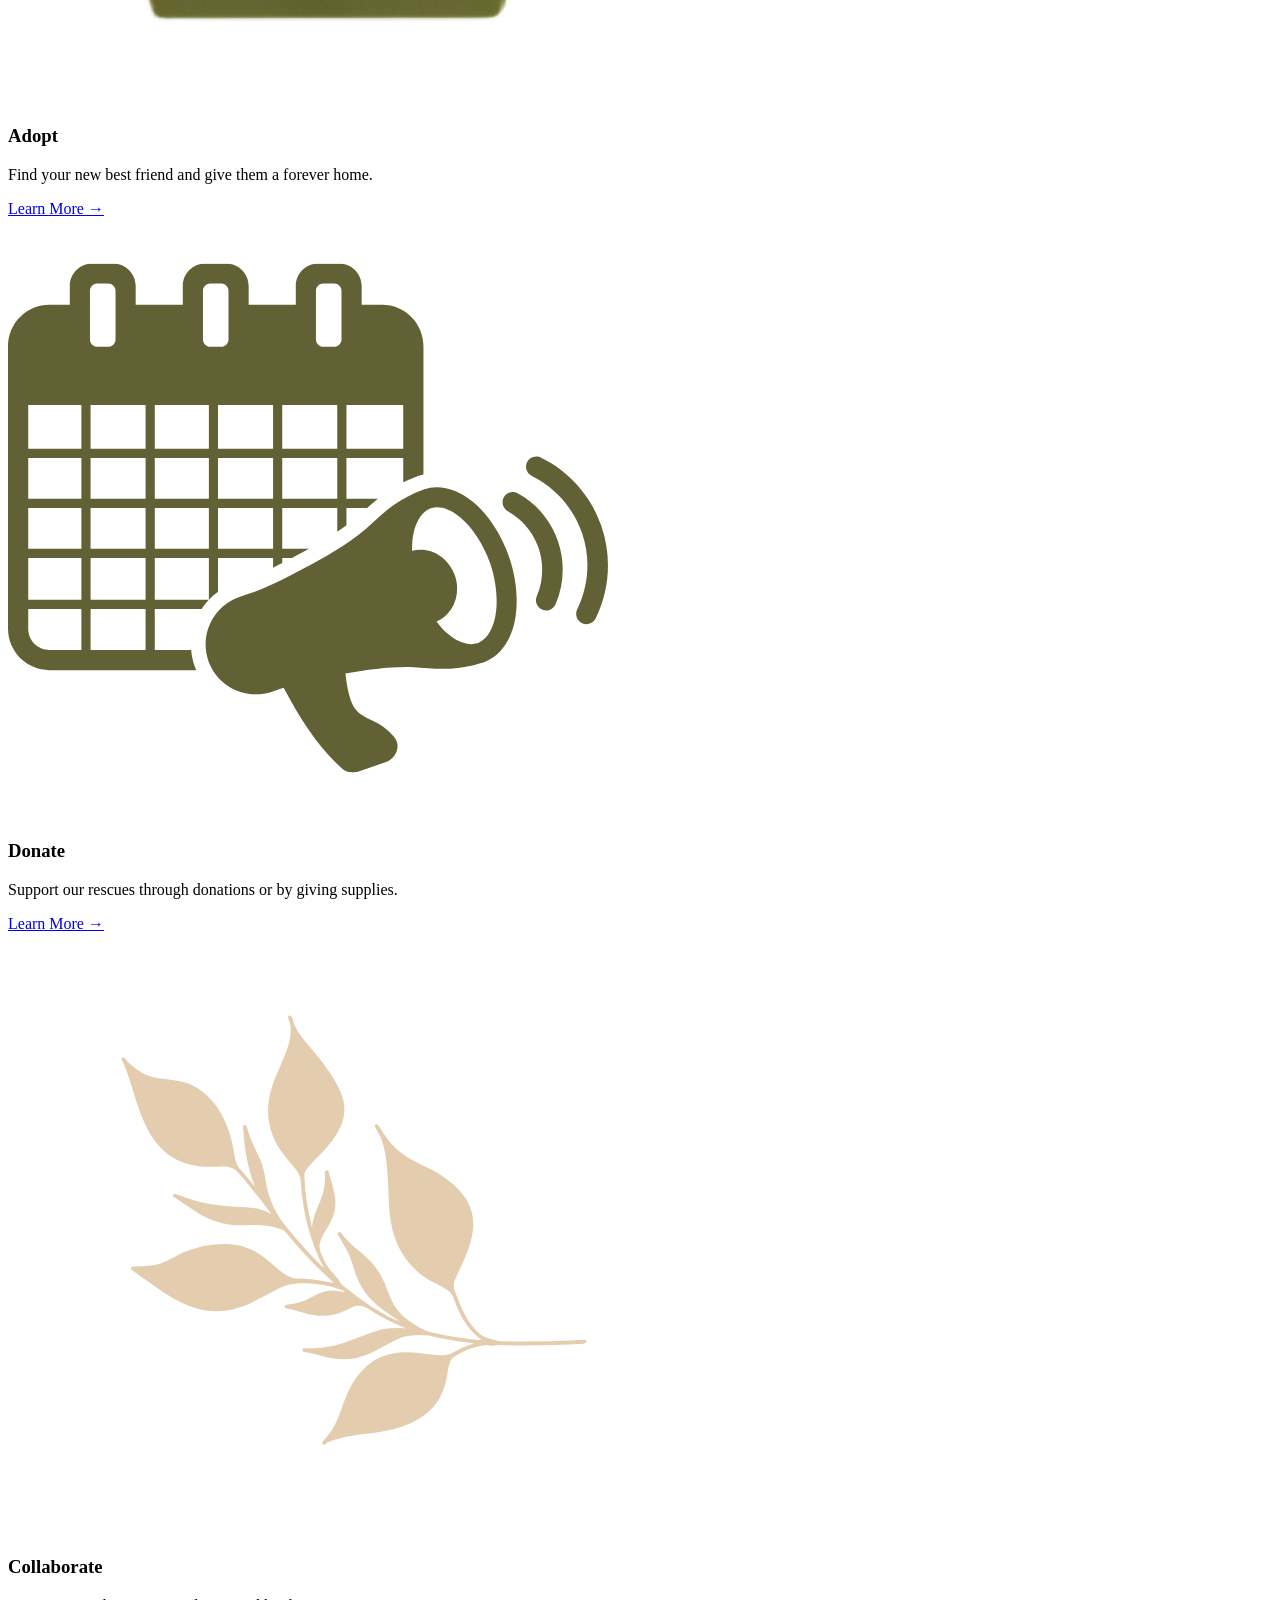
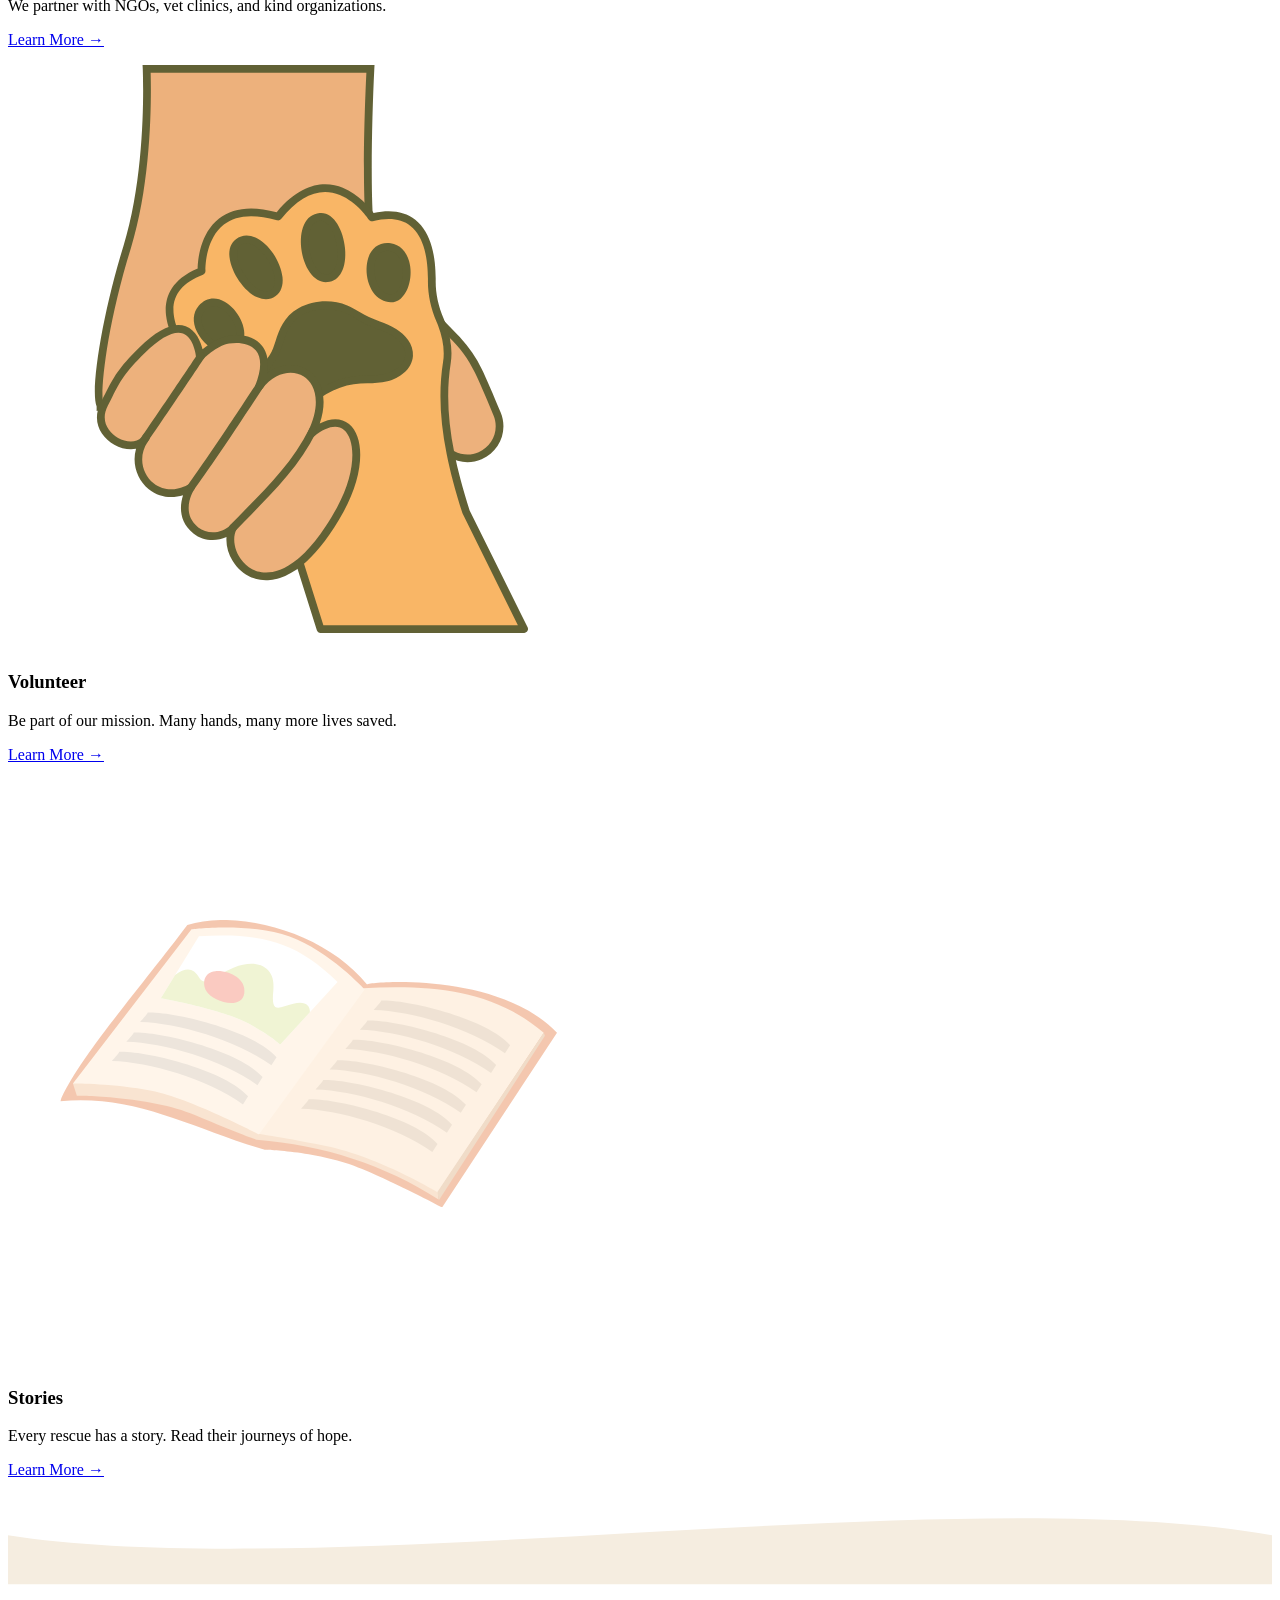
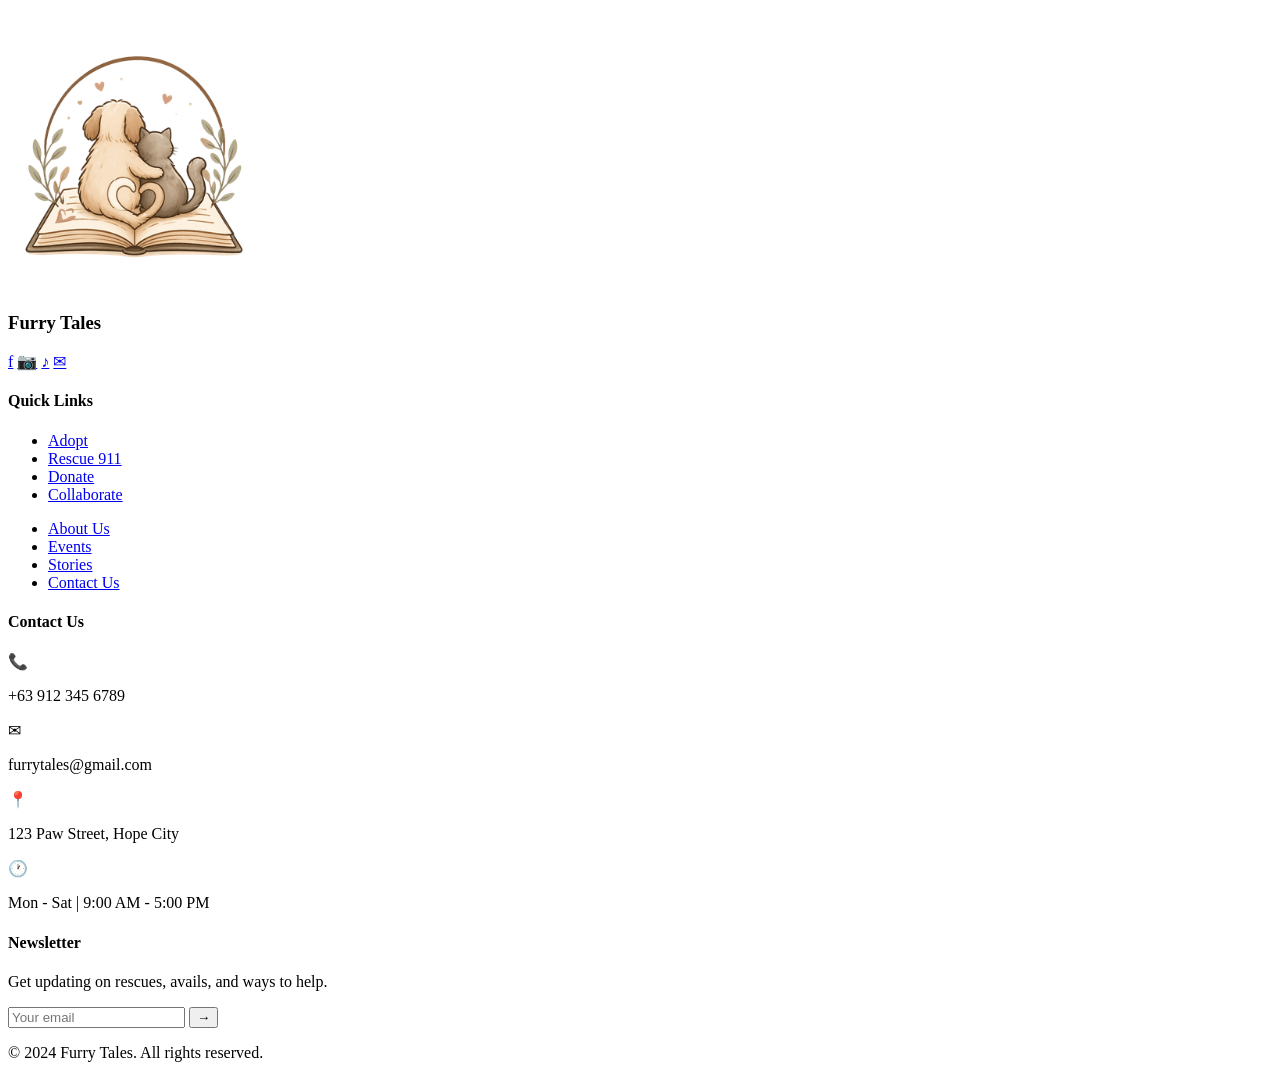
==== commit 9cef5783: "added new page and its assets." ====
--- a/Index.html
+++ b/Index.html
@@ -20,7 +20,7 @@
         <ul class="nav-links">
             <li><a href="#">Home</a></li>
             <li><a href="#">Adopt</a></li>
-            <li><a href="#">Rescue</a></li>
+            <li><a href="Rescue.html">Rescue</a></li>
             <li><a href="#">Donate</a></li>
             <li><a href="#">Collaborate</a></li>
             <li><a href="#">About Us</a></li>
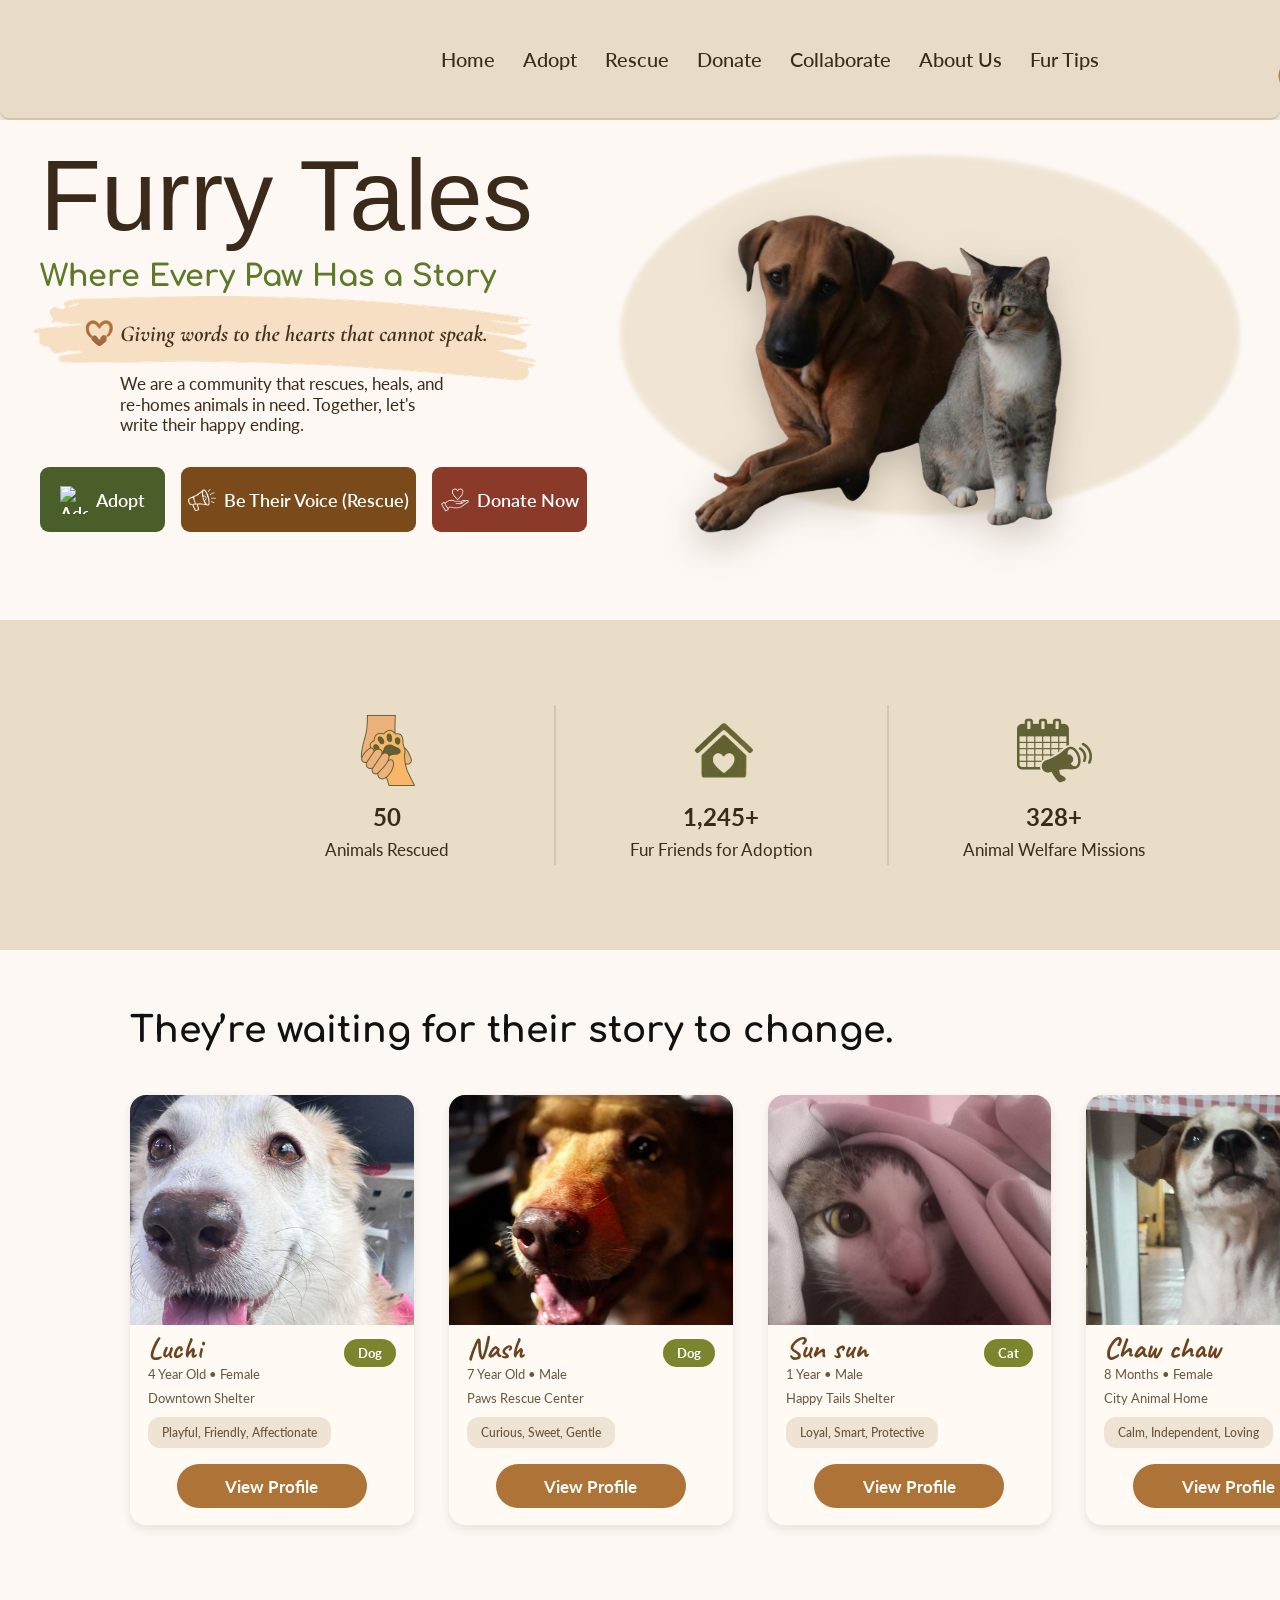
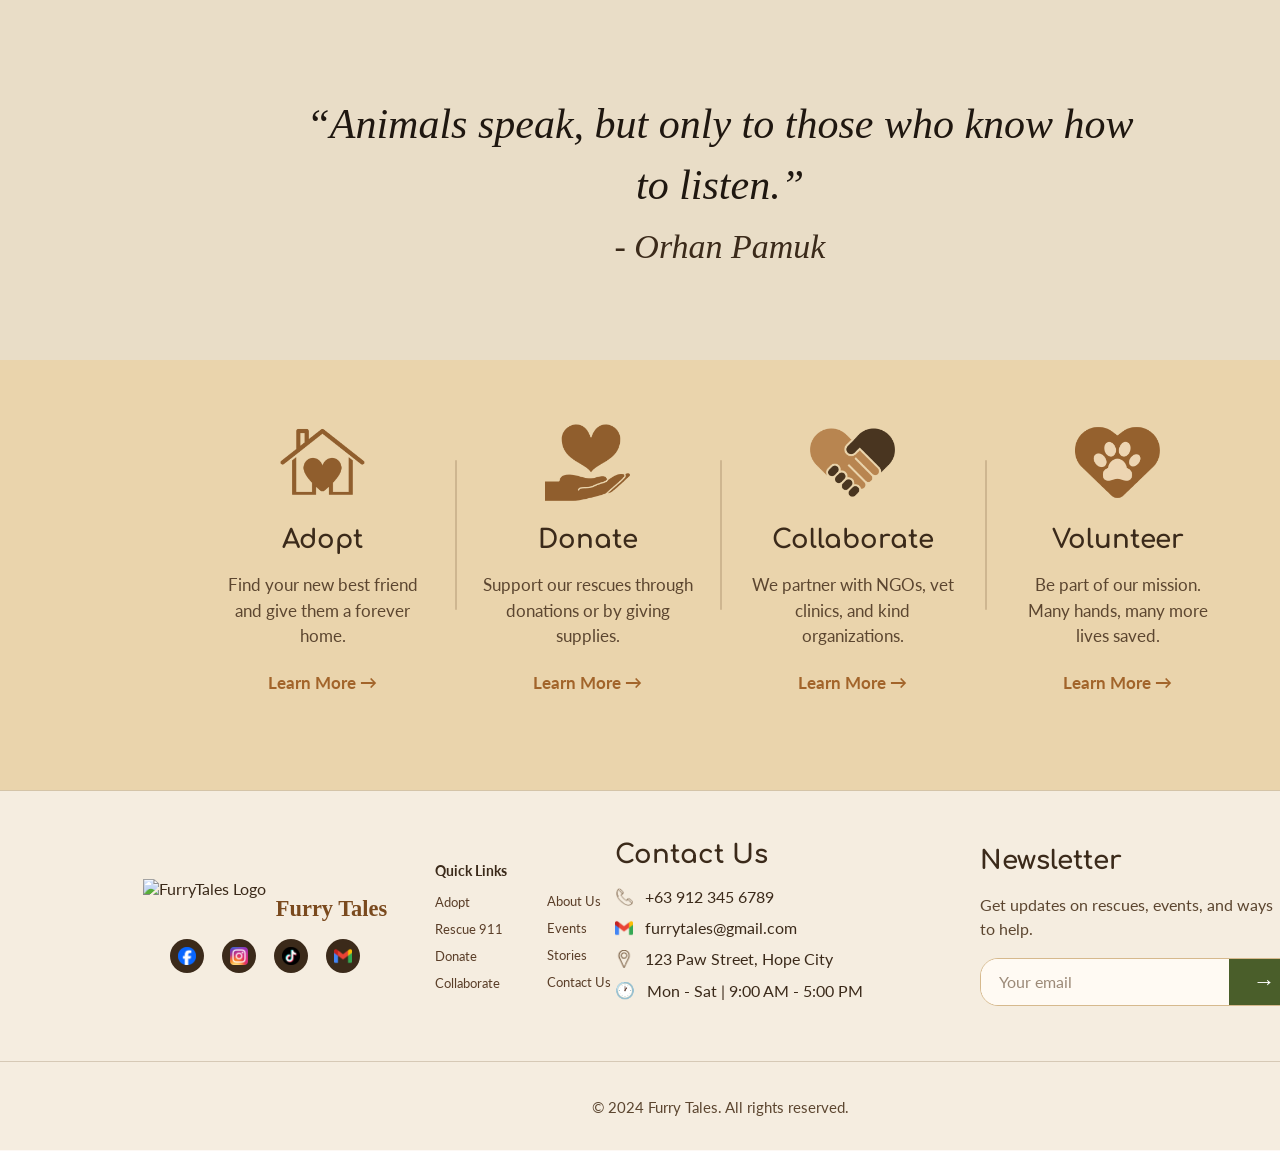
==== commit 8009df7d: "updated changes." ====
--- a/Index.html
+++ b/Index.html
@@ -1,269 +1,274 @@
 <!DOCTYPE html>
 <html lang="en">
+
 <head>
     <meta charset="UTF-8">
     <meta name="viewport" content="width=device-width, initial-scale=1.0">
     <title>FurryTales</title>
-    <link rel="stylesheet" href="Index.css">
+
+    <link href="https://fonts.googleapis.com/css2?family=Comfortaa:wght@400;500;700&display=swap" rel="stylesheet">
+    <link href="https://fonts.googleapis.com/css2?family=Lato:wght@400;500;700&display=swap" rel="stylesheet">
+    <link href="https://fonts.googleapis.com/css2?family=Georgia&display=swap" rel="stylesheet">
+    <link href="https://fonts.googleapis.com/css2?family=Caveat:wght@400;500;600;700&display=swap" rel="stylesheet">
+
+    <link rel="stylesheet" href="Stylesheets/base.css">
+    <link rel="stylesheet" href="Stylesheets/navbar.css">
+    <link rel="stylesheet" href="Stylesheets/hero.css">
+    <link rel="stylesheet" href="Stylesheets/stats.css">
+    <link rel="stylesheet" href="Stylesheets/pets.css">
+    <link rel="stylesheet" href="Stylesheets/quote.css">
+    <link rel="stylesheet" href="Stylesheets/features.css">
+    <link rel="stylesheet" href="Stylesheets/footer.css">
 </head>
+
 <body>
-
-    <nav>
-        <div class="logo">
-            <img src="Logo.png" alt="FurryTales Logo">
-            <div class="logo-text">
-                <span>Furry Tales</span>
-                <span>~ Where Every Paw Has a Story ~</span>
-            </div>
-        </div>
-
-        <ul class="nav-links">
-            <li><a href="#">Home</a></li>
-            <li><a href="#">Adopt</a></li>
-            <li><a href="Rescue.html">Rescue</a></li>
-            <li><a href="#">Donate</a></li>
-            <li><a href="#">Collaborate</a></li>
-            <li><a href="#">About Us</a></li>
-            <li><a href="#">Stories</a></li>
-            <li><a href="#">Events</a></li>
-        </ul>
-
-        <div class="nav-right">
-            <button class="btn-contact">Contact Us</button>
-        </div>
-    </nav>
-
-    <section class="hero">
-        <div class="hero-left">
-            <h1>Furry Tales</h1>
-            <h2>Where Every Paw Has a Story</h2>
-            <div class="tagline">🤍 <em>Giving words to the hearts that cannot speak.</em></div>
-            <p>
-                We are a community that rescues, heals, and
-                <span>re</span>-homes animals in need. Together, let's write
-                their happy ending.
-            </p>
-            <div class="hero-buttons">
-                <button class="btn-adopt"><img class="hero-btn-icon" src="Home.png" alt="Adopt"> Adopt</button>
-                <button class="btn-rescue"><img class="hero-btn-icon" src="siren.png" alt="Rescue"> Be Their Voice (Rescue)</button>
-                <button class="btn-donate"><img class="hero-btn-icon" src="handy.png" alt="Donate"> Donate Now</button>
-            </div>
-        </div>
-
-        <div class="hero-right">
-            <img src="images/hero-pets.png" alt="Cat and Dog">
-        </div>
-
-        <svg class="wave" viewBox="0 0 1440 120" xmlns="http://www.w3.org/2000/svg">
-            <path fill="#fbf2e7" d="M0,64 C360,120 1080,0 1440,64 L1440,120 L0,120 Z"/>
-        </svg>
-    </section>
-
-    <svg class="section-wave section-wave-to-stats" viewBox="0 0 1440 120" xmlns="http://www.w3.org/2000/svg">
-        <path fill="#e9ddc7" d="M0,64 C360,120 1080,0 1440,64 L1440,120 L0,120 Z"/>
-    </svg>
-
-    <section class="stats-section">
-        <div class="stats-grid">
-            <article class="stat-card">
-                <div class="stat-icon">🐾</div>
-                <p class="stat-number">2,180+</p>
-                <p class="stat-label">Animals Rescued</p>
-            </article>
-            <article class="stat-card">
-                <div class="stat-icon">🏡</div>
-                <p class="stat-number">1,245+</p>
-                <p class="stat-label">Fur Friends for Adoption</p>
-            </article>
-            <article class="stat-card">
-                <div class="stat-icon">📅</div>
-                <p class="stat-number">328+</p>
-                <p class="stat-label">Animal Welfare Missions</p>
-            </article>
-        </div>
-    </section>
-
-    <svg class="section-wave section-wave-to-pets" viewBox="0 0 1440 120" xmlns="http://www.w3.org/2000/svg">
-        <path fill="#fbf2e7" d="M0,64 C360,120 1080,0 1440,64 L1440,120 L0,120 Z"/>
-    </svg>
-
-    <section class="pets-section">
-        <div class="section-heading">
-            <h2>They’re waiting for their story to change.</h2>
-            <a href="#" class="view-all">View all →</a>
-        </div>
-
-        <div class="pet-grid">
-            <article class="pet-card">
-                <div class="pet-image"><div class="pet-image-placeholder">🐶</div></div>
-                <div class="pet-info">
-                    <div class="pet-title">
-                        <h3>Milo</h3>
-                        <span>Dog</span>
-                    </div>
-                    <p class="pet-meta">1 Year Old • Male</p>
-                    <p class="pet-location">Downtown Shelter</p>
-                    <p class="pet-description">Playful, Friendly, Affectionate</p>
-                    <button class="btn-profile">View Profile</button>
-                </div>
-            </article>
-            <article class="pet-card">
-                <div class="pet-image"><div class="pet-image-placeholder">🐱</div></div>
-                <div class="pet-info">
-                    <div class="pet-title">
-                        <h3>Luna</h3>
-                        <span>Cat</span>
-                    </div>
-                    <p class="pet-meta">4 Months • Female</p>
-                    <p class="pet-location">Paws Rescue Center</p>
-                    <p class="pet-description">Curious, Sweet, Gentle</p>
-                    <button class="btn-profile">View Profile</button>
-                </div>
-            </article>
-            <article class="pet-card">
-                <div class="pet-image"><div class="pet-image-placeholder">🐕</div></div>
-                <div class="pet-info">
-                    <div class="pet-title">
-                        <h3>Rocky</h3>
-                        <span>Dog</span>
-                    </div>
-                    <p class="pet-meta">1 Year • Male</p>
-                    <p class="pet-location">Happy Tails Shelter</p>
-                    <p class="pet-description">Loyal, Smart, Protective</p>
-                    <button class="btn-profile">View Profile</button>
-                </div>
-            </article>
-            <article class="pet-card">
-                <div class="pet-image"><div class="pet-image-placeholder">🐈</div></div>
-                <div class="pet-info">
-                    <div class="pet-title">
-                        <h3>Coco</h3>
-                        <span>Cat</span>
-                    </div>
-                    <p class="pet-meta">8 Months • Female</p>
-                    <p class="pet-location">City Animal Home</p>
-                    <p class="pet-description">Calm, Independent, Loving</p>
-                    <button class="btn-profile">View Profile</button>
-                </div>
-            </article>
-        </div>
-    </section>
-
-    <section class="quote-section">
-        <div class="quote-card">
-            <p class="quote-text">“Animals speak. But only to those who know how to listen.”</p>
-            <p class="quote-author">- Orhan Pamuk</p>
-        </div>
-    </section>
-
-    <section class="feature-section">
-        <div class="feature-cards">
-            <article class="feature-card">
-                <img class="feature-image" src="homecare.png" alt="Adopt">
-                <h3>Adopt</h3>
-                <p>Find your new best friend and give them a forever home.</p>
-                <a href="#">Learn More →</a>
-            </article>
-            <article class="feature-card">
-                <img class="feature-image" src="announcements.png" alt="Donate">
-                <h3>Donate</h3>
-                <p>Support our rescues through donations or by giving supplies.</p>
-                <a href="#">Learn More →</a>
-            </article>
-            <article class="feature-card">
-                <img class="feature-image" src="lauret2.png" alt="Collaborate">
-                <h3>Collaborate</h3>
-                <p>We partner with NGOs, vet clinics, and kind organizations.</p>
-                <a href="#">Learn More →</a>
-            </article>
-            <article class="feature-card">
-                <img class="feature-image" src="handpaw.png" alt="Volunteer">
-                <h3>Volunteer</h3>
-                <p>Be part of our mission. Many hands, many more lives saved.</p>
-                <a href="#">Learn More →</a>
-            </article>
-            <article class="feature-card">
-                <img class="feature-image" src="storybook.png" alt="Stories">
-                <h3>Stories</h3>
-                <p>Every rescue has a story. Read their journeys of hope.</p>
-                <a href="#">Learn More →</a>
-            </article>
-        </div>
-    </section>
-
-    <svg class="section-wave section-wave-to-footer" viewBox="0 0 1440 120" xmlns="http://www.w3.org/2000/svg">
-        <path fill="#f5ede0" d="M0,64 C360,120 1080,0 1440,64 L1440,120 L0,120 Z"/>
-    </svg>
-
-    <footer class="footer">
-        <div class="footer-container">
-            <div class="footer-section footer-logo">
-                <div class="footer-logo-content">
-                    <img src="Logo.png" alt="FurryTales Logo">
-                    <h3>Furry Tales</h3>
-                </div>
-                <div class="footer-socials">
-                    <a href="#" class="social-icon">f</a>
-                    <a href="#" class="social-icon">📷</a>
-                    <a href="#" class="social-icon">♪</a>
-                    <a href="#" class="social-icon">✉</a>
-                </div>
-            </div>
-
-            <div class="footer-section footer-links">
-                <div class="footer-column">
-                    <h4>Quick Links</h4>
-                    <ul>
-                        <li><a href="#">Adopt</a></li>
-                        <li><a href="#">Rescue 911</a></li>
-                        <li><a href="#">Donate</a></li>
-                        <li><a href="#">Collaborate</a></li>
-                    </ul>
-                </div>
-                <div class="footer-column">
-                    <ul>
-                        <li><a href="#">About Us</a></li>
-                        <li><a href="#">Events</a></li>
-                        <li><a href="#">Stories</a></li>
-                        <li><a href="#">Contact Us</a></li>
-                    </ul>
-                </div>
-            </div>
-
-            <div class="footer-section footer-contact">
-                <h4>Contact Us</h4>
-                <div class="contact-item">
-                    <span>📞</span>
-                    <p>+63 912 345 6789</p>
-                </div>
-                <div class="contact-item">
-                    <span>✉</span>
-                    <p>furrytales@gmail.com</p>
-                </div>
-                <div class="contact-item">
-                    <span>📍</span>
-                    <p>123 Paw Street, Hope City</p>
-                </div>
-                <div class="contact-item">
-                    <span>🕐</span>
-                    <p>Mon - Sat | 9:00 AM - 5:00 PM</p>
-                </div>
-            </div>
-
-            <div class="footer-section footer-newsletter">
-                <h4>Newsletter</h4>
-                <p>Get updating on rescues, avails, and ways to help.</p>
-                <div class="newsletter-form">
-                    <input type="email" placeholder="Your email" class="newsletter-input">
-                    <button class="newsletter-btn">→</button>
-                </div>
-            </div>
-        </div>
-
-        <div class="footer-bottom">
-            <p>&copy; 2024 Furry Tales. All rights reserved.</p>
-        </div>
-    </footer>
-
+    <div class="page-wrapper">
+
+        <nav class="navbar">
+            <div class="nav-logo">
+                <img src="Assets/HomePage/logo.png" alt="main logo">
+            </div>
+
+            <ul class="nav-links">
+                <li><a href="Index.html">Home</a></li>
+                <li><a href="../Pages/Adoption.html">Adopt</a></li>
+                <li><a href="../Pages/Rescue.html">Rescue</a></li>
+                <li><a href="../Pages/Donation.html">Donate</a></li>
+                <li><a href="../Pages/collab.html">Collaborate</a></li>
+                <li><a href="../Pages/About.html">About Us</a></li>
+                <li><a href="../Pages/FurTips.html">Fur Tips</a></li>
+            </ul>
+
+            <div class="nav-contact">
+                <a href="contact-item" class="contact-btn">
+                    <img src="Assets/HomePage/contact ears.png" alt="Contact Us">
+                </a>
+            </div>
+        </nav>
+
+        <section class="hero">
+            <div class="hero-left">
+                <div class="hero-titles">
+                    <h1>Furry Tales</h1>
+                    <h2>Where Every Paw Has a Story</h2>
+                </div>
+
+                <div class="tagline">
+                    <img src="Assets/HomePage/subline.png" alt="subline">
+                    <p>We are a community that rescues, heals, and re-homes animals in need. Together, let's write
+                        their happy ending.</p>
+                </div>
+
+                <div class="hero-buttons">
+                    <button class="btn-adopt"><img class="hero-btn-icon" src="Assets/HomePage/home.png" alt="Adopt"> Adopt
+                    </button>
+                    <button class="btn-rescue"><img class="hero-btn-icon" src="Assets/HomePage/siren.png" alt="Rescue"> Be
+                        Their Voice (Rescue)</button>
+                    <button class="btn-donate"><img class="hero-btn-icon" src="Assets/HomePage/handy.png" alt="Donate"> Donate
+                        Now</button>
+                </div>
+            </div>
+
+            <div class="hero-right">
+                <img src="Assets/HomePage/sidepic.svg" alt="Happy pets">
+            </div>
+        </section>
+
+        <section class="stats-section">
+            <div class="stats-grid">
+                <article class="stat-card">
+                    <div class="stat-icon">
+                        <img src="Assets/HomePage/handpaw.png" alt="Animals rescued">
+                    </div>
+                    <p class="stat-number">50</p>
+                    <p class="stat-label">Animals Rescued</p>
+                </article>
+
+                <article class="stat-card">
+                    <div class="stat-icon">
+                        <img src="Assets/HomePage/homecare.png" alt="Fur friends for adoption">
+                    </div>
+                    <p class="stat-number">1,245+</p>
+                    <p class="stat-label">Fur Friends for Adoption</p>
+                </article>
+
+                <article class="stat-card">
+                    <div class="stat-icon">
+                        <img src="Assets/HomePage/announcements.png" alt="Animal Welfare Missions">
+                    </div>
+                    <p class="stat-number">328+</p>
+                    <p class="stat-label">Animal Welfare Missions</p>
+                </article>
+            </div>
+        </section>
+
+        <section class="pets-section">
+            <div class="section-heading">
+                <h2>They’re waiting for their story to change.</h2>
+                <a href="#" class="view-all">View all →</a>
+            </div>
+
+            <div class="pet-grid">
+                <article class="pet-card">
+                    <div class="pet-image">
+                        <img src="Assets/HomePage/luchi.png" alt="Luchi">
+                    </div>
+                    <div class="pet-info">
+                        <div class="pet-title">
+                            <h3>Luchi</h3>
+                            <span>Dog</span>
+                        </div>
+                        <p class="pet-meta">4 Year Old • Female</p>
+                        <p class="pet-location">Downtown Shelter</p>
+                        <p class="pet-description">Playful, Friendly, Affectionate</p>
+                        <button class="btn-profile">View Profile</button>
+                    </div>
+                </article>
+
+                <article class="pet-card">
+                    <div class="pet-image">
+                        <img src="Assets/HomePage/nash.png" alt="Nash">
+                    </div>
+                    <div class="pet-info">
+                        <div class="pet-title">
+                            <h3>Nash</h3>
+                            <span>Dog</span>
+                        </div>
+                        <p class="pet-meta">7 Year Old • Male</p>
+                        <p class="pet-location">Paws Rescue Center</p>
+                        <p class="pet-description">Curious, Sweet, Gentle</p>
+                        <button class="btn-profile">View Profile</button>
+                    </div>
+                </article>
+
+                <article class="pet-card">
+                    <div class="pet-image">
+                        <img src="Assets/HomePage/sun.png" alt="Sun sun">
+                    </div>
+                    <div class="pet-info">
+                        <div class="pet-title">
+                            <h3>Sun sun</h3>
+                            <span>Cat</span>
+                        </div>
+                        <p class="pet-meta">1 Year • Male</p>
+                        <p class="pet-location">Happy Tails Shelter</p>
+                        <p class="pet-description">Loyal, Smart, Protective</p>
+                        <button class="btn-profile">View Profile</button>
+                    </div>
+                </article>
+
+                <article class="pet-card">
+                    <div class="pet-image">
+                        <img src="Assets/HomePage/chow.png" alt="Chaw chaw">
+                    </div>
+                    <div class="pet-info">
+                        <div class="pet-title">
+                            <h3>Chaw chaw</h3>
+                            <span>Dog</span>
+                        </div>
+                        <p class="pet-meta">8 Months • Female</p>
+                        <p class="pet-location">City Animal Home</p>
+                        <p class="pet-description">Calm, Independent, Loving</p>
+                        <button class="btn-profile">View Profile</button>
+                    </div>
+                </article>
+            </div>
+        </section>
+
+        <section class="quote-section">
+            <div class="quote-card">
+                <p class="quote-text">“Animals speak, but only to those who know how to listen.”</p>
+                <p class="quote-author">- Orhan Pamuk</p>
+            </div>
+        </section>
+
+        <section class="feature-section">
+            <div class="feature-cards">
+                <article class="feature-card">
+                    <img class="feature-image" src="Assets/HomePage/adopt.png" alt="Adopt">
+                    <h3>Adopt</h3>
+                    <p>Find your new best friend and give them a forever home.</p>
+                    <a href="#">Learn More →</a>
+                </article>
+
+                <article class="feature-card">
+                    <img class="feature-image" src="Assets/HomePage/donate.png" alt="Donate">
+                    <h3>Donate</h3>
+                    <p>Support our rescues through donations or by giving supplies.</p>
+                    <a href="#">Learn More →</a>
+                </article>
+
+                <article class="feature-card">
+                    <img class="feature-image" src="Assets/HomePage/collaboration.png" alt="Collaboration">
+                    <h3>Collaborate</h3>
+                    <p>We partner with NGOs, vet clinics, and kind organizations.</p>
+                    <a href="#">Learn More →</a>
+                </article>
+
+                <article class="feature-card">
+                    <img class="feature-image" src="Assets/HomePage/volunteer.png" alt="Volunteer">
+                    <h3>Volunteer</h3>
+                    <p>Be part of our mission. Many hands, many more lives saved.</p>
+                    <a href="#">Learn More →</a>
+                </article>
+            </div>
+        </section>
+
+        <footer class="footer">
+            <div class="footer-container">
+                <div class="footer-section footer-logo">
+                    <div class="footer-logo-content">
+                        <img src="Assets/HomePage/logo.png" alt="FurryTales Logo">
+                        <h3>Furry Tales</h3>
+                    </div>
+                    <div class="footer-socials">
+                        <a href="#" class="social-icon"><img src="Assets/Footer/facebook.png" alt="Facebook"></a>
+                        <a href="#" class="social-icon"><img src="Assets/Footer/instagram.png" alt="Instagram"></a>
+                        <a href="#" class="social-icon"><img src="Assets/Footer/tiktok.png" alt="TikTok"></a>
+                        <a href="#" class="social-icon"><img src="Assets/Footer/Gmail.png" alt="Gmail"></a>
+                    </div>
+                </div>
+                <div class="footer-section footer-links">
+                    <div class="footer-column">
+                        <h4>Quick Links</h4>
+                        <ul>
+                            <li><a href="Pages/Adoption.html">Adopt</a></li>
+                            <li><a href="Pages/Rescue.html">Rescue 911</a></li>
+                            <li><a href="Pages/Donation.html">Donate</a></li>
+                            <li><a href="Pages/collab.html">Collaborate</a></li>
+                        </ul>
+                    </div>
+                    <div class="footer-column">
+                        <ul>
+                            <li><a href="Pages/About.html">About Us</a></li>
+                            <li><a href="#">Events</a></li>
+                            <li><a href="#">Stories</a></li>
+                            <li><a href="#">Contact Us</a></li>
+                        </ul>
+                    </div>
+                </div>
+                <div class="footer-section footer-contact">
+                    <h4>Contact Us</h4>
+                    <div class="contact-item"><img src="Assets/Footer/Phone.png" alt="Phone"><p>+63 912 345 6789</p></div>
+                    <div class="contact-item"><img src="Assets/Footer/Gmail.png" alt="Email"><p>furrytales@gmail.com</p></div>
+                    <div class="contact-item"><img src="Assets/Footer/Location.png" alt="Location"><p>123 Paw Street, Hope City</p></div>
+                    <div class="contact-item"><span>🕐</span><p>Mon - Sat | 9:00 AM - 5:00 PM</p></div>
+                </div>
+                <div class="footer-section footer-newsletter">
+                    <h4>Newsletter</h4>
+                    <p>Get updates on rescues, events, and ways to help.</p>
+                    <div class="newsletter-form">
+                        <input type="email" placeholder="Your email" class="newsletter-input">
+                        <button class="newsletter-btn">→</button>
+                    </div>
+                </div>
+            </div>
+            <div class="footer-bottom">
+                <p>&copy; 2024 Furry Tales. All rights reserved.</p>
+            </div>
+        </footer>
+
+    </div>
 </body>
-</html>
+
+</html>
--- a/Stylesheets/base.css
+++ b/Stylesheets/base.css
@@ -0,0 +1,16 @@
+* {
+    margin: 0;
+    padding: 0;
+    box-sizing: border-box;
+}
+
+body {
+    font-family: 'Lato', sans-serif;
+    background-color: #fdf8f4;
+    color: #3b2a1a;
+}
+
+.page-wrapper {
+    width: 100%;
+    margin: 0 auto;
+}
--- a/Stylesheets/navbar.css
+++ b/Stylesheets/navbar.css
@@ -0,0 +1,98 @@
+.navbar {
+    width: 100%;
+    height: 120px;
+    background-color: #e8dcc8;
+    border-bottom: 2px solid #d4c4a8;
+    border-bottom-left-radius: 10px;
+    border-bottom-right-radius: 10px;
+    box-shadow: 0 4px 15px rgba(69, 51, 31, 0.3);
+
+    display: flex;
+    align-items: center;
+
+    padding: 0 40px;
+    font-family: 'Lato', sans-serif;
+}
+
+.nav-logo {
+    width: 320px;
+    height: 120px;
+
+    display: flex;
+    align-items: center;
+    flex-shrink: 0;
+}
+
+.nav-logo img {
+    height: 160px;
+    width: auto;
+    display: block;
+}
+
+.nav-links {
+    width: 820px;
+    height: 120px;
+
+    display: flex;
+    align-items: center;
+    justify-content: center;
+    gap: 28px;
+
+    list-style: none;
+    margin: 0;
+    padding: 0;
+
+    flex-shrink: 0;
+}
+
+.nav-links li {
+    flex-shrink: 0;
+}
+
+.nav-links a {
+    text-decoration: none;
+    color: #3b2a1a;
+    font-family: 'Lato', sans-serif;
+    font-size: 20px;
+    font-style: bold;
+    font-weight: 500;
+}
+
+.nav-links a:hover {
+    color: #7a5c3a;
+}
+
+.nav-contact {
+    width: 220px;
+    height: 120px;
+
+    display: flex;
+    align-items: center;
+    justify-content: flex-end;
+
+    flex-shrink: 0;
+}
+
+.contact-btn {
+    background: none;
+    border: none;
+    padding: 0;
+    margin: 0;
+
+    display: flex;
+    align-items: center;
+    cursor: pointer;
+}
+
+.contact-btn img {
+    height: 70px;
+    width: auto;
+    display: block;
+
+    transition: transform 0.3s ease, filter 0.3s ease;
+}
+
+.contact-btn:hover img {
+    transform: scale(1.08);
+    filter: drop-shadow(0 5px 8px rgba(59, 42, 26, 0.35));
+}
--- a/Stylesheets/hero.css
+++ b/Stylesheets/hero.css
@@ -0,0 +1,156 @@
+@font-face {
+    font-family: 'Playlist Script';
+    src: url('../../Fonts/Playlist\ Script.otf') format('opentype');
+    font-weight: normal;
+    font-style: normal;
+}
+
+.hero {
+    width: 100%;
+    height: 650px;
+    background-color: #fdf8f4;
+
+    position: relative;
+    overflow: hidden;
+}
+
+.hero-left {
+    position: absolute;
+    top: 20px;
+    left: 40px;
+    width: 590px;
+    z-index: 2;
+}
+
+.hero-titles {
+    margin-bottom: 18px;
+}
+
+.hero-titles h1 {
+    font-family: 'Playlist Script', sans-serif;
+    font-weight: 10;
+    font-size: 100px;
+    line-height: 1.1;
+    color: #3b2a1a;
+}
+
+.hero-titles h2 {
+    font-family: 'Comfortaa', sans-serif;
+    font-size: 30px;
+    color: #5c7a2a;
+    margin-top: 10px;
+}
+
+.tagline img {
+        width: 510px;
+        height: auto;
+        margin-bottom: -10px;
+        margin-left: -10px;
+        margin-top: -15px;
+}
+
+.tagline p {
+    width: 330px;
+    color: #3b2a1a;
+    font-family: 'Lato', sans-serif;
+    font-size: 17px;
+    line-height: 1.2;
+    margin-left: 80px;
+    margin-bottom: 32px;
+}
+
+
+.hero-buttons {
+    display: flex;
+    align-items: center;
+    gap: 16px;
+}
+
+.hero-buttons button {
+    height: 65px;
+
+    display: flex;
+    align-items: center;
+    justify-content: center;
+    gap: 8px;
+
+    border: none;
+    border-radius: 9px;
+
+    color: white;
+    font-family: 'Lato', sans-serif;
+    font-size: 18px;
+    font-weight: 600;
+
+    cursor: pointer;
+
+    transition: transform 0.25s ease, box-shadow 0.25s ease;
+}
+
+.hero-buttons button:hover {
+    transform: translateY(-3px);
+    box-shadow: 0 8px 15px rgba(59, 42, 26, 0.25);
+}
+
+.btn-adopt {
+    width: 125px;
+    background-color: #4a5e2a;
+}
+
+.btn-rescue {
+    width: 235px;
+    background-color: #7a4a1a;
+}
+
+.btn-donate {
+    width: 155px;
+    background-color: #8b3a2a;
+}
+
+.hero-btn-icon {
+    width: 28px;
+    height: 28px;
+    object-fit: contain;
+}
+
+.hero-right {
+    position: absolute;
+    right: 20px;
+    bottom: 200px;
+
+    width: 680px;
+    height: 560px;
+
+    z-index: 1;
+}
+
+.hero-right::before {
+    content: "";
+    position: absolute;
+
+    width: 620px;
+    height: 360px;
+
+    right: 20px;
+    bottom: 55px;
+
+    background-color: #eadcc6;
+    border-radius: 50%;
+
+    opacity: 0.65;
+    filter: blur(2px);
+
+    z-index: -1;
+}
+
+.hero-right img {
+    width: 100%;
+    height: 100%;
+
+    object-fit: contain;
+    object-position: bottom right;
+
+    display: block;
+
+    filter: drop-shadow(0 12px 18px rgba(59, 42, 26, 0.25));
+}
--- a/Stylesheets/stats.css
+++ b/Stylesheets/stats.css
@@ -0,0 +1,67 @@
+.stats-section {
+    min-width: 1440px;
+    height: 330px;
+    background-color: #e9ddc7;
+
+    display: flex;
+    align-items: center;
+    justify-content: center;
+
+    position: relative;
+    overflow: hidden;
+    margin-top: -150px;
+}
+
+.stats-grid {
+    display: flex;
+    align-items: center;
+    justify-content: center;
+
+    width: 1000px;
+    height: 180px;
+}
+
+.stat-card {
+    width: 333px;
+    height: 160px;
+
+    text-align: center;
+
+    display: flex;
+    flex-direction: column;
+    align-items: center;
+    justify-content: center;
+}
+
+.stat-card:not(:first-child) {
+    border-left: 2px solid rgba(122, 92, 58, 0.18);
+}
+
+.stat-icon {
+    width: 80px;
+    height: 80px;
+    margin: 0 auto 12px auto;
+
+    display: flex;
+    align-items: center;
+    justify-content: center;
+}
+
+.stat-icon img {
+    width: 75px;
+    height: 75px;
+    object-fit: contain;
+    display: block;
+}
+.stat-number {
+    font-size: 24px;
+    font-weight: 700;
+    color: #3b2a1a;
+    margin-bottom: 8px;
+}
+
+.stat-label {
+    font-size: 17px;
+    color: #3b2a1a;
+    font-family: 'Lato', sans-serif;
+}
--- a/Stylesheets/pets.css
+++ b/Stylesheets/pets.css
@@ -0,0 +1,149 @@
+.pets-section {
+    width: 1500px;
+    height: 650px;
+    background-color: #fdf8f4;
+    padding-top: 60px;
+}
+
+.section-heading {
+    width: 1240px;
+    margin: 0 auto 45px auto;
+
+    display: flex;
+    align-items: center;
+    justify-content: space-between;
+}
+
+.section-heading h2 {
+    font-family: 'Comfortaa', sans-serif;
+    font-size: 36px;
+    font-weight: 700;
+    color: #111;
+    margin: 0;
+}
+
+.view-all {
+    font-family: 'Lato', sans-serif;
+    font-size: 18px;
+    color: #3b2a1a;
+    text-decoration: none;
+    font-weight: 500;
+
+    display: inline-block;
+    transition: transform 0.25s ease, color 0.25s ease;
+}
+
+.view-all:hover {
+    color: #a2642a;
+    transform: translateX(6px);
+}
+
+.pet-grid {
+    width: 1240px;
+    margin: 0 auto;
+
+    display: flex;
+    justify-content: space-between;
+    gap: 35px;
+}
+
+.pet-card {
+    width: 300px;
+    height: 430px;
+    background-color: #fffaf3;
+    border-radius: 16px;
+    overflow: hidden;
+    box-shadow: 0 4px 10px rgba(59, 42, 26, 0.10);
+}
+
+.pet-image {
+    width: 100%;
+    height: 230px;
+    overflow: hidden;
+    background-color: #e6d7c1;
+}
+
+.pet-image img {
+    width: 100%;
+    height: 100%;
+    object-fit: cover;
+    object-position: center;
+    display: block;
+}
+
+.pet-info {
+    padding: 14px 18px 16px 18px;
+}
+
+.pet-info p {
+    line-height: 1.3;
+}
+
+.pet-title {
+    display: flex;
+    align-items: center;
+    justify-content: space-between;
+    margin-bottom: -1px;
+}
+
+
+.pet-title h3 {
+    font-family: 'Caveat', cursive;
+    font-size: 30px;
+    font-weight: 500px;
+    color: #6b431f;
+    margin-top: -10px;
+}
+
+.pet-title span {
+    background-color: #7d842e;
+    color: #ffffff;
+    font-family: 'Lato', sans-serif;
+    font-size: 13px;
+    font-weight: 700;
+    padding: 6px 14px;
+    border-radius: 20px;
+}
+
+.pet-meta,
+.pet-location {
+    font-family: 'Lato', sans-serif;
+    font-size: 13px;
+    color: #6b563f;
+    margin: 0 0 7px 0;
+}
+
+.pet-location {
+    margin-bottom: 10px;
+}
+
+.pet-description {
+    display: inline-block;
+    background-color: #efe4d3;
+    color: #6a543d;
+    font-family: 'Lato', sans-serif;
+    font-size: 12px;
+    font-weight: 500;
+    padding: 8px 14px;
+    border-radius: 12px;
+    margin-bottom: 16px;
+}
+
+.btn-profile {
+   width: 190px;
+    height: 44px;
+    display: block;
+    margin: 0 auto;
+    border: none;
+    border-radius: 25px;
+    background-color: #ad7337;
+    color: white;
+    font-family: 'Lato', sans-serif;
+    font-size: 17px;
+    font-weight: 700;
+    cursor: pointer;
+}
+
+.btn-profile:hover {
+    background-color: #9a642f;
+}
--- a/Stylesheets/quote.css
+++ b/Stylesheets/quote.css
@@ -0,0 +1,35 @@
+.quote-section {
+    width: 100%;
+    min-width: 1440px;
+    height: 360px;
+    background-color: #e9ddc7;
+
+    position: relative;
+    overflow: hidden;
+
+    display: flex;
+    align-items: center;
+    justify-content: center;
+}
+
+.quote-card {
+    width: 850px;
+    text-align: center;
+}
+
+.quote-text {
+    font-family: Georgia, serif;
+    font-size: 42px;
+    font-style: italic;
+    line-height: 1.45;
+    color: #1f1710;
+
+    margin-bottom: 12px;
+}
+
+.quote-author {
+    font-family: Georgia, serif;
+    font-size: 34px;
+    font-style: italic;
+    color: #3b2a1a;
+}
--- a/Stylesheets/features.css
+++ b/Stylesheets/features.css
@@ -0,0 +1,89 @@
+.feature-section {
+    width: 100%;
+    min-width: 1440px;
+    height: 430px;
+    background-color: #ead4ac;
+
+    display: flex;
+    align-items: center;
+    justify-content: center;
+}
+
+.feature-cards {
+    width: 1000px;
+
+    display: flex;
+    align-items: flex-start;
+    justify-content: center;
+    gap: 55px;
+}
+.feature-card {
+    width: 230px;
+    height: 310px;
+
+    text-align: center;
+
+    display: flex;
+    flex-direction: column;
+    align-items: center;
+
+    position: relative;
+}
+
+.feature-card:not(:first-child)::before {
+    content: "";
+    position: absolute;
+
+    left: -28px;
+    top: 40px;
+
+    width: 2px;
+    height: 150px;
+
+    background-color: rgba(122, 92, 58, 0.25);
+    border-radius: 10px;
+}
+
+.feature-image {
+    width: 85px;
+    height: 85px;
+    object-fit: contain;
+    display: block;
+
+    margin-bottom: 20px;
+}
+
+.feature-card h3 {
+    font-family: 'Comfortaa', sans-serif;
+    font-size: 26px;
+    font-weight: 700;
+    color: #3b2a1a;
+
+    margin-bottom: 18px;
+}
+
+.feature-card p {
+    width: 210px;
+    min-height: 78px;   /* keeps all Learn More aligned */
+
+    font-family: 'Lato', sans-serif;
+    font-size: 17px;
+    line-height: 1.5;
+    color: #5c4630;
+
+    margin-bottom: 22px;
+}
+
+.feature-card a {
+    font-family: 'Lato', sans-serif;
+    font-size: 17px;
+    font-weight: 700;
+    color: #a2642a;
+    text-decoration: none;
+
+    margin-top: 0 auto;   /* pushes Learn More to same bottom position */
+}
+
+.feature-card a:hover {
+    color: #6f421d;
+}
--- a/Stylesheets/footer.css
+++ b/Stylesheets/footer.css
@@ -0,0 +1,197 @@
+.footer {
+    width: 100%;
+    min-width: 1440px;
+    height: 360px;
+
+    background-color: #f5ede0;
+    border-top: 1px solid #d4c4a8;
+
+    font-family: 'Lato', sans-serif;
+}
+
+.footer-container {
+    width: 1240px;
+    height: 270px;
+
+    margin: 0 auto;
+
+    display: flex;
+    align-items: center;
+    justify-content: space-between;
+}
+
+.footer-logo {
+    width: 330px;
+    display: flex;
+    flex-direction: column;
+    align-items: center;
+}
+
+.footer-logo-content {
+    display: flex;
+    align-items: center;
+    gap: 10px;
+}
+
+.footer-logo-content img {
+    height: 60px;
+    width: auto;
+    display: block;
+}
+
+.footer-logo-content h3 {
+    font-family: 'Dancing Script', cursive;
+    font-size: 1.4rem;
+    color: #7a4a1e;
+}
+
+.footer-socials {
+    display: flex;
+    align-items: center;
+    justify-content: center;
+    gap: 18px;
+}
+
+.social-icon {
+    width: 34px;
+    height: 34px;
+    border-radius: 50%;
+    background: #3b2a1a;
+    display: flex;
+    align-items: center;
+    justify-content: center;
+    text-decoration: none;
+    transition: transform 0.25s ease, filter 0.25s ease;
+}
+.social-icon img {
+    width: 18px;
+    height: 18px;
+    object-fit: contain;
+    display: block;
+}
+.social-icon:hover {
+    transform: translateY(-3px) scale(1.05);
+    filter: drop-shadow(0 5px 8px rgba(59, 42, 26, 0.30));
+}
+
+.footer-links { display: flex; gap: 40px; }
+.footer-column h4 { font-size: 0.9rem; font-weight: 700; margin-bottom: 12px; color: #3b2a1a; }
+.footer-column ul { list-style: none; display: flex; flex-direction: column; gap: 8px; }
+.footer-column ul li a { text-decoration: none; font-size: 0.82rem; color: #5a3e28; }
+.footer-column ul li a:hover { color: #c1692a; }
+.footer-column:last-child ul { margin-top: 28px; }
+
+.footer-contact {
+    width: 360px;
+}
+
+.footer-contact h4,
+.footer-newsletter h4 {
+    font-family: 'Comfortaa', sans-serif;
+    font-size: 26px;
+    font-weight: 700;
+    color: #3b2a1a;
+
+    margin-bottom: 18px;
+}
+
+.contact-item {
+    display: flex;
+    align-items: center;
+    gap: 12px;
+
+    margin-bottom: 12px;
+}
+
+.contact-item img { width: 18px; height: 18px; object-fit: contain; flex-shrink: 0; }
+
+.contact-item p {
+    font-family: 'Lato', sans-serif;
+    font-size: 16px;
+    color: #3b2a1a;
+
+    margin: 0;
+}
+
+.footer-newsletter {
+    width: 360px;
+}
+
+.footer-newsletter p {
+    width: 300px;
+
+    font-family: 'Lato', sans-serif;
+    font-size: 16px;
+    line-height: 1.45;
+    color: #5c4630;
+
+    margin-bottom: 18px;
+}
+
+.newsletter-form {
+    width: 320px;
+    height: 48px;
+
+    display: flex;
+
+    border: 1px solid #d6b98d;
+    border-radius: 18px;
+    overflow: hidden;
+
+    background-color: #fffaf3;
+}
+
+.newsletter-input {
+    width: 250px;
+    height: 100%;
+
+    border: none;
+    outline: none;
+
+    padding-left: 18px;
+
+    font-family: 'Lato', sans-serif;
+    font-size: 16px;
+
+    background-color: #fffaf3;
+    color: #3b2a1a;
+}
+
+.newsletter-input::placeholder {
+    color: #9c8a78;
+}
+
+.newsletter-btn {
+    width: 70px;
+    height: 100%;
+
+    border: none;
+
+    background-color: #4a5e2a;
+    color: white;
+
+    font-size: 22px;
+    cursor: pointer;
+
+    transition: background-color 0.25s ease;
+}
+
+.newsletter-btn:hover {
+    background-color: #7a4a1a;
+}
+
+.footer-bottom {
+    height: 90px;
+
+    display: flex;
+    align-items: center;
+    justify-content: center;
+
+    border-top: 1px solid rgba(122, 92, 58, 0.25);
+}
+
+.footer-bottom p {
+    font-family: 'Lato', sans-serif;
+    font-size: 15px;
+    color: #5c4630;
+}
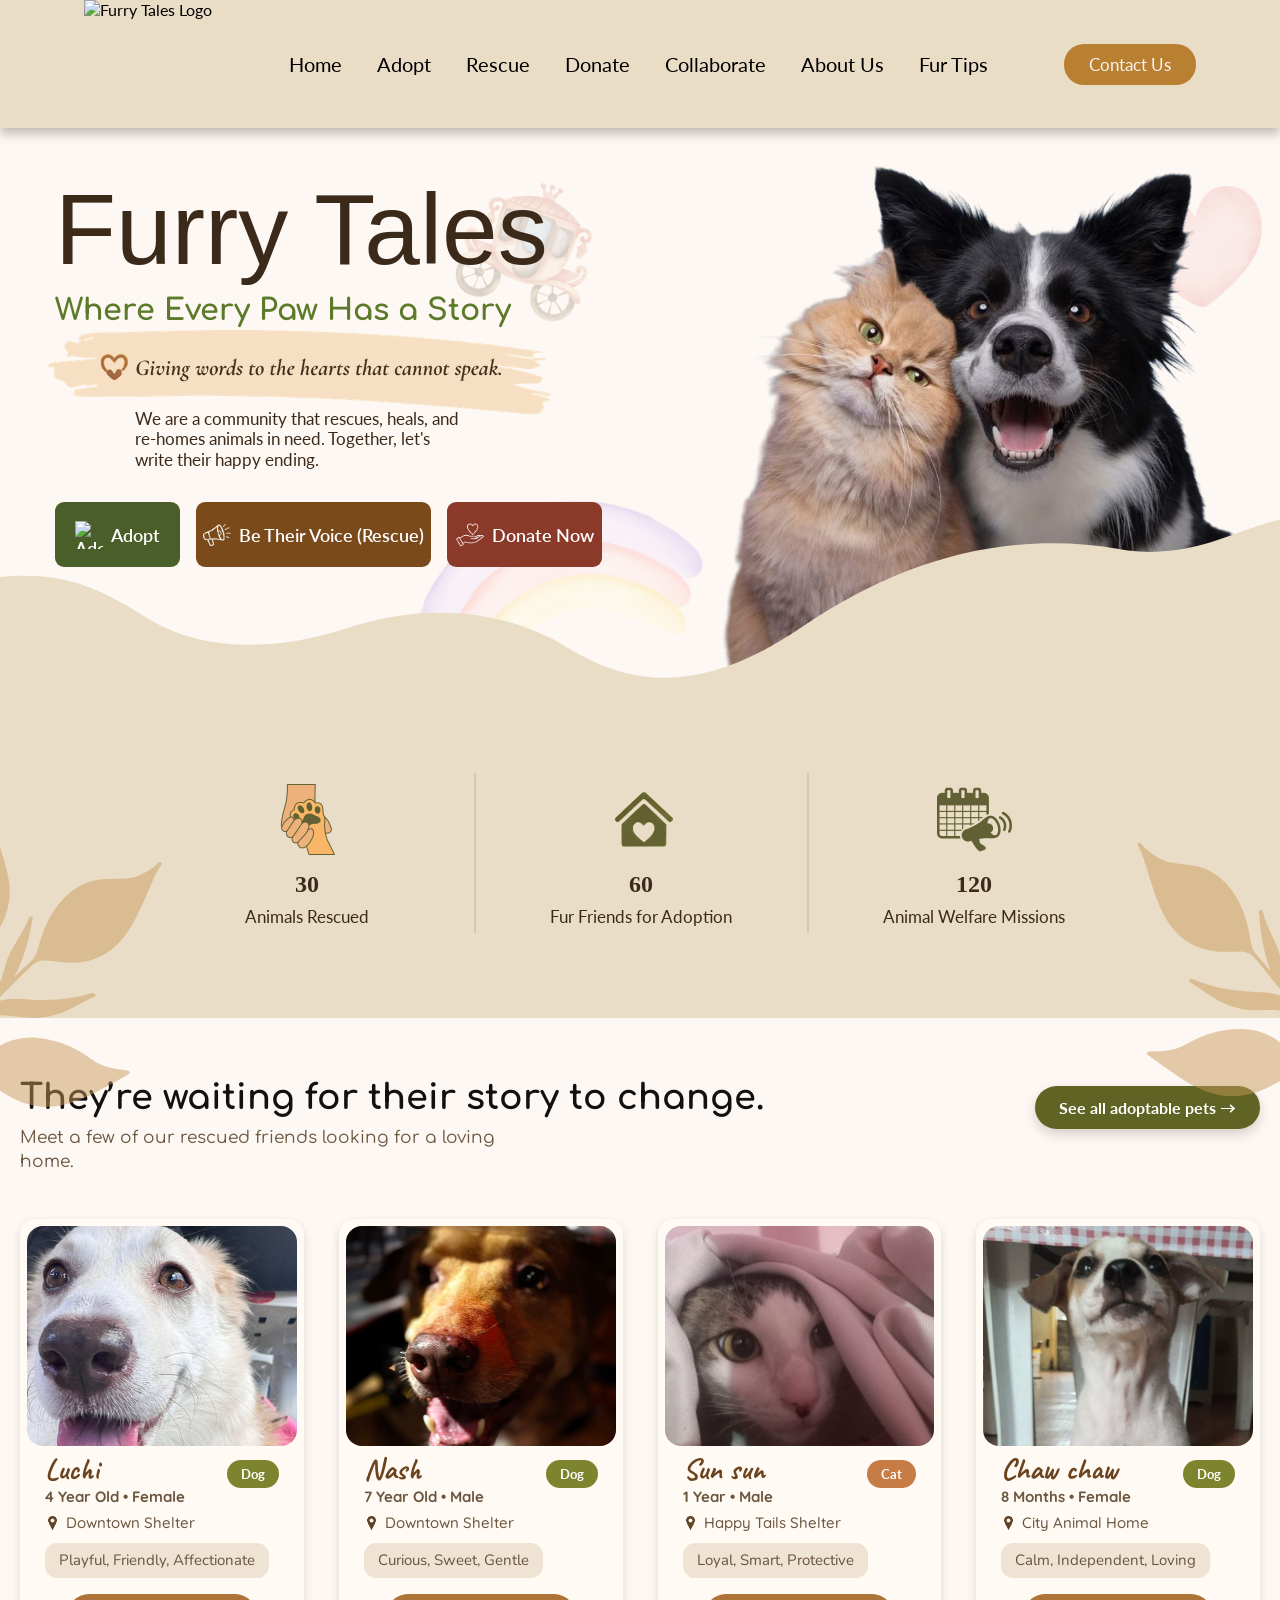
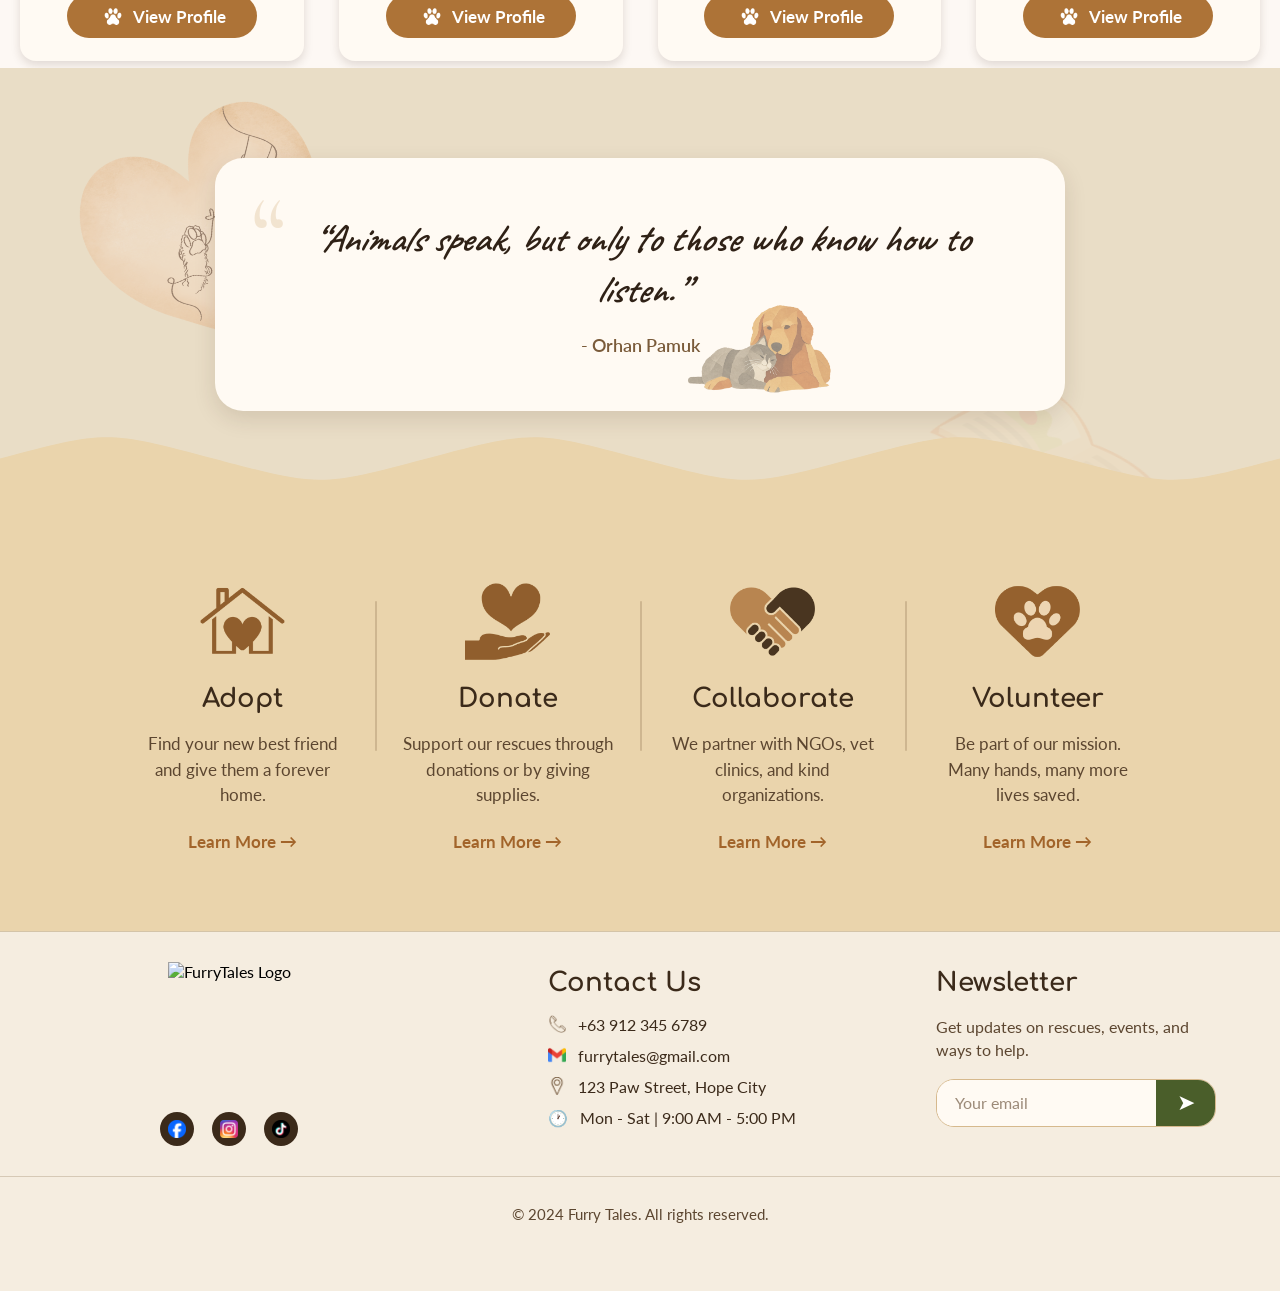
==== commit 09fc478f: "Major Change. 95% done." ====
--- a/Index.html
+++ b/Index.html
@@ -6,210 +6,287 @@
     <meta name="viewport" content="width=device-width, initial-scale=1.0">
     <title>FurryTales</title>
 
+    <!-- Fonts -->
+    <link href="https://fonts.googleapis.com/css2?family=Quicksand:wght@400;500;600;700&display=swap" rel="stylesheet">
+    <link href="https://fonts.googleapis.com/css2?family=Nunito:wght@400;500;600;700;800&display=swap" rel="stylesheet">
     <link href="https://fonts.googleapis.com/css2?family=Comfortaa:wght@400;500;700&display=swap" rel="stylesheet">
     <link href="https://fonts.googleapis.com/css2?family=Lato:wght@400;500;700&display=swap" rel="stylesheet">
     <link href="https://fonts.googleapis.com/css2?family=Georgia&display=swap" rel="stylesheet">
     <link href="https://fonts.googleapis.com/css2?family=Caveat:wght@400;500;600;700&display=swap" rel="stylesheet">
-
-    <link rel="stylesheet" href="Stylesheets/base.css">
-    <link rel="stylesheet" href="Stylesheets/navbar.css">
-    <link rel="stylesheet" href="Stylesheets/hero.css">
-    <link rel="stylesheet" href="Stylesheets/stats.css">
-    <link rel="stylesheet" href="Stylesheets/pets.css">
-    <link rel="stylesheet" href="Stylesheets/quote.css">
-    <link rel="stylesheet" href="Stylesheets/features.css">
-    <link rel="stylesheet" href="Stylesheets/footer.css">
+    <link href="https://fonts.googleapis.com/css2?family=Cormorant+Garamond:wght@400;500;600;700&display=swap" rel="stylesheet">
+    <!-- CSS -->
+    <link rel="stylesheet" href="../Stylesheets/navbar.css">
+    <link rel="stylesheet" href="../Stylesheets/hero.css">
+    <link rel="stylesheet" href="../Stylesheets/stats.css">
+    <link rel="stylesheet" href="../Stylesheets/pets.css">
+    <link rel="stylesheet" href="../Stylesheets/quote.css">
+    <link rel="stylesheet" href="../Stylesheets/features.css">
+    <link rel="stylesheet" href="../Stylesheets/footer.css">
 </head>
 
 <body>
-    <div class="page-wrapper">
-
+        <!-- Navbar -->
         <nav class="navbar">
-            <div class="nav-logo">
-                <img src="Assets/HomePage/logo.png" alt="main logo">
-            </div>
-
+            <a class="nav-logo">
+                <img src="../Assets/HomePage/logo.png" alt="Furry Tales Logo">
+            </a>
             <ul class="nav-links">
-                <li><a href="Index.html">Home</a></li>
-                <li><a href="../Pages/Adoption.html">Adopt</a></li>
-                <li><a href="../Pages/Rescue.html">Rescue</a></li>
-                <li><a href="../Pages/Donation.html">Donate</a></li>
-                <li><a href="../Pages/collab.html">Collaborate</a></li>
-                <li><a href="../Pages/About.html">About Us</a></li>
-                <li><a href="../Pages/FurTips.html">Fur Tips</a></li>
+                <li><a href="index.html">Home</a></li>
+                <li><a href="../pages/Adoption.html">Adopt</a></li>
+                <li><a href="../pages/Rescue.html">Rescue</a></li>
+                <li><a href="../pages/Donation.html">Donate</a></li>
+                <li><a href="../pages/Collaborate.html">Collaborate</a></li>
+                <li><a href="../pages/About.html">About Us</a></li>
+                <li><a href="../pages/FurTips.html">Fur Tips</a></li>
             </ul>
-
-            <div class="nav-contact">
-                <a href="contact-item" class="contact-btn">
-                    <img src="Assets/HomePage/contact ears.png" alt="Contact Us">
-                </a>
-            </div>
+            <a href="#footer" class="contact-btn">Contact Us</a>
         </nav>
 
+        <!-- Hero Section -->
         <section class="hero">
             <div class="hero-left">
-                <div class="hero-titles">
+                <div class="hero-title">
                     <h1>Furry Tales</h1>
                     <h2>Where Every Paw Has a Story</h2>
                 </div>
 
                 <div class="tagline">
-                    <img src="Assets/HomePage/subline.png" alt="subline">
+                    <img src="../Assets/HomePage/subline.png" alt="subline">
                     <p>We are a community that rescues, heals, and re-homes animals in need. Together, let's write
                         their happy ending.</p>
                 </div>
 
                 <div class="hero-buttons">
-                    <button class="btn-adopt"><img class="hero-btn-icon" src="Assets/HomePage/home.png" alt="Adopt"> Adopt
-                    </button>
-                    <button class="btn-rescue"><img class="hero-btn-icon" src="Assets/HomePage/siren.png" alt="Rescue"> Be
-                        Their Voice (Rescue)</button>
-                    <button class="btn-donate"><img class="hero-btn-icon" src="Assets/HomePage/handy.png" alt="Donate"> Donate
-                        Now</button>
-                </div>
+                    <a href="adopt.html" class="btn-adopt">
+                    <img class="hero-btn-icon" src="../Assets/HomePage/home.png" alt="Adopt">
+                    Adopt
+                </a>
+
+                    <a href="rescue.html" class="btn-rescue">
+                    <img class="hero-btn-icon" src="../Assets/HomePage/siren.png" alt="Rescue">
+                    Be Their Voice (Rescue)
+                </a>
+
+                <a href="donate.html" class="btn-donate">
+                    <img class="hero-btn-icon" src="../Assets/HomePage/handy.png" alt="Donate">
+                    Donate Now
+                </a>
+            </div>
+
             </div>
 
             <div class="hero-right">
-                <img src="Assets/HomePage/sidepic.svg" alt="Happy pets">
-            </div>
-        </section>
-
-        <section class="stats-section">
+                <img src="../Assets/HomePage/herocatdog.png" alt="Happy pets">
+            </div>
+
+                <img src="../Assets/HomePage/carriage.png" class="hero-decor decor-carriage" alt="" aria-hidden="true">
+                <img src="../Assets/HomePage/heart.png" class="hero-decor decor-heart" alt="" aria-hidden="true">
+                <img src="../Assets/HomePage/rainbow.png" class="hero-decor decor-rainbow" alt="" aria-hidden="true">
+
+            <div class="hero-wave">
+                <svg viewBox="0 0 1440 200" preserveAspectRatio="none">
+                    <path d="M0,122 C70,118 110,128 170,150 C230,170 310,170 390,155 C470,140 560,140 640,168 C720,196 800,194 900,155 C1020,108 1140,92 1260,104 C1340,112 1395,90 1440,85 L1440,200 L0,200 Z"></path>       
+                </svg>
+            </div>
+
+        </section>
+
+        <!-- Stats Section -->
+<section class="stats-section">
             <div class="stats-grid">
                 <article class="stat-card">
                     <div class="stat-icon">
-                        <img src="Assets/HomePage/handpaw.png" alt="Animals rescued">
-                    </div>
-                    <p class="stat-number">50</p>
+                        <img src="../Assets/HomePage/handpaw.png" alt="Animals rescued">
+                    </div>
+                    <p class="stat-number">30</p>
                     <p class="stat-label">Animals Rescued</p>
                 </article>
 
                 <article class="stat-card">
                     <div class="stat-icon">
-                        <img src="Assets/HomePage/homecare.png" alt="Fur friends for adoption">
-                    </div>
-                    <p class="stat-number">1,245+</p>
+                        <img src="../Assets/HomePage/homecare.png" alt="Fur friends for adoption">
+                    </div>
+                    <p class="stat-number">60</p>
                     <p class="stat-label">Fur Friends for Adoption</p>
                 </article>
 
                 <article class="stat-card">
                     <div class="stat-icon">
-                        <img src="Assets/HomePage/announcements.png" alt="Animal Welfare Missions">
-                    </div>
-                    <p class="stat-number">328+</p>
+                        <img src="../Assets/HomePage/announcements.png" alt="Animal Welfare Missions">
+                    </div>
+                    <p class="stat-number">120</p>
                     <p class="stat-label">Animal Welfare Missions</p>
                 </article>
             </div>
         </section>
 
+        <!-- Pets Section -->
         <section class="pets-section">
+
+             <img src="../Assets/HomePage/lauret.png" alt="" class="pets-lauret">
+             <img src="../Assets/HomePage/lauret2.png" alt="" class="pets-lauret2">
+
             <div class="section-heading">
-                <h2>They’re waiting for their story to change.</h2>
-                <a href="#" class="view-all">View all →</a>
-            </div>
-
+                <div class="pets-title">
+                    <h2>They’re waiting for their story to change.</h2>
+                    <p class="section-subtitle">Meet a few of our rescued friends looking for a loving home.</p>
+                </div>
+                <a href="adopt.html" class="view-all">See all adoptable pets →</a>
+            </div>
+            
+            
             <div class="pet-grid">
+                
                 <article class="pet-card">
                     <div class="pet-image">
-                        <img src="Assets/HomePage/luchi.png" alt="Luchi">
+                        <img src="../Assets/HomePage/luchi.png" alt="Luchi">
                     </div>
                     <div class="pet-info">
-                        <div class="pet-title">
+                        <div class="pet-name">
                             <h3>Luchi</h3>
-                            <span>Dog</span>
+                            <span class="dog">Dog</span>
                         </div>
                         <p class="pet-meta">4 Year Old • Female</p>
-                        <p class="pet-location">Downtown Shelter</p>
+                        <p class="pet-location">
+                            <img src="../Assets/HomePage/location.png" alt="location icon" class="location-icon">
+                            <span>Downtown Shelter</span>
+                        </p>
                         <p class="pet-description">Playful, Friendly, Affectionate</p>
-                        <button class="btn-profile">View Profile</button>
+                        <button class="btn-profile">
+                            <img src="../Assets/HomePage/paw.png" alt="" class="profile-paw-icon">
+                                View Profile
+                            </button>
                     </div>
                 </article>
 
                 <article class="pet-card">
                     <div class="pet-image">
-                        <img src="Assets/HomePage/nash.png" alt="Nash">
+                        <img src="../Assets/HomePage/nash.png" alt="Nash">
                     </div>
                     <div class="pet-info">
-                        <div class="pet-title">
+                        <div class="pet-name">
                             <h3>Nash</h3>
-                            <span>Dog</span>
+                            <span class="dog">Dog</span>
                         </div>
                         <p class="pet-meta">7 Year Old • Male</p>
-                        <p class="pet-location">Paws Rescue Center</p>
+                        <p class="pet-location">
+                            <img src="../Assets/HomePage/location.png" alt="location icon" class="location-icon">
+                            <span>Downtown Shelter</span>
+                        </p>
                         <p class="pet-description">Curious, Sweet, Gentle</p>
-                        <button class="btn-profile">View Profile</button>
+                        <button class="btn-profile">
+                            <img src="../Assets/HomePage/paw.png" alt="" class="profile-paw-icon">
+                            View Profile
+                        </button>
                     </div>
                 </article>
 
                 <article class="pet-card">
                     <div class="pet-image">
-                        <img src="Assets/HomePage/sun.png" alt="Sun sun">
+                        <img src="../Assets/HomePage/sun.png" alt="Sun sun">
                     </div>
                     <div class="pet-info">
-                        <div class="pet-title">
+                        <div class="pet-name">
                             <h3>Sun sun</h3>
-                            <span>Cat</span>
+                            <span class ="cat">Cat</span>
                         </div>
                         <p class="pet-meta">1 Year • Male</p>
-                        <p class="pet-location">Happy Tails Shelter</p>
+                        <p class="pet-location">
+                            <img src="../Assets/HomePage/location.png" alt="location icon" class="location-icon">
+                            <span>Happy Tails Shelter</span>
+                        </p>
                         <p class="pet-description">Loyal, Smart, Protective</p>
-                        <button class="btn-profile">View Profile</button>
+                        <button class="btn-profile">
+                            <img src="../Assets/HomePage/paw.png" alt="" class="profile-paw-icon">
+                            View Profile
+                        </button>
                     </div>
                 </article>
 
                 <article class="pet-card">
                     <div class="pet-image">
-                        <img src="Assets/HomePage/chow.png" alt="Chaw chaw">
+                        <img src="../Assets/HomePage/chow.png" alt="Chaw chaw">
                     </div>
                     <div class="pet-info">
-                        <div class="pet-title">
+                        <div class="pet-name">
                             <h3>Chaw chaw</h3>
-                            <span>Dog</span>
+                            <span class="dog">Dog</span>
                         </div>
                         <p class="pet-meta">8 Months • Female</p>
-                        <p class="pet-location">City Animal Home</p>
+                        <p class="pet-location">
+                            <img src="../Assets/HomePage/location.png" alt="location icon" class="location-icon">
+                            <span>City Animal Home</span>
+                        </p>
                         <p class="pet-description">Calm, Independent, Loving</p>
-                        <button class="btn-profile">View Profile</button>
-                    </div>
-                </article>
-            </div>
-        </section>
-
+                        <button class="btn-profile">
+                            <img src="../Assets/HomePage/paw.png" alt="" class="profile-paw-icon">
+                            View Profile
+                        </button>
+                    </div>
+                </article>
+            </div>
+        </section>
+
+        <!-- Quote Section -->
         <section class="quote-section">
+
+            <img src="../Assets/HomePage/connectheart.png" alt="" class="quote-decor decor-connectheart">
+            <img src="../Assets/HomePage/storybook.png" alt="" class="quote-decor decor-storybook">
+            
+
             <div class="quote-card">
+                <img src="../Assets/HomePage/catdog.png" alt="" class="quote-decor quote-catdog">
                 <p class="quote-text">“Animals speak, but only to those who know how to listen.”</p>
                 <p class="quote-author">- Orhan Pamuk</p>
             </div>
-        </section>
-
+
+            <div class="quote-wave">
+                <svg viewBox="0 0 1440 120" preserveAspectRatio="none" aria-hidden="true">
+                <path d="
+                            M0,60
+                            C120,20 120,20 240,60
+                            C360,100 360,100 480,60
+                            C600,20 600,20 720,60
+                            C840,100 840,100 960,60
+                            C1080,20 1080,20 1200,60
+                            C1320,100 1320,100 1440,60
+                            L1440,120
+                            L0,120
+                            Z">
+                </path>
+                </svg>
+            </div>
+        </section>
+
+        <!-- Features Section -->
         <section class="feature-section">
             <div class="feature-cards">
                 <article class="feature-card">
-                    <img class="feature-image" src="Assets/HomePage/adopt.png" alt="Adopt">
+                    <img class="feature-image" src="../Assets/HomePage/adopt.png" alt="Adopt">
                     <h3>Adopt</h3>
                     <p>Find your new best friend and give them a forever home.</p>
-                    <a href="#">Learn More →</a>
+                    <a href="../Pages/Adoption.html">Learn More →</a>
                 </article>
 
                 <article class="feature-card">
-                    <img class="feature-image" src="Assets/HomePage/donate.png" alt="Donate">
+                    <img class="feature-image" src="../Assets/HomePage/donate.png" alt="Donate">
                     <h3>Donate</h3>
                     <p>Support our rescues through donations or by giving supplies.</p>
-                    <a href="#">Learn More →</a>
+                    <a href="../Pages/Donation.html">Learn More →</a>
                 </article>
 
                 <article class="feature-card">
-                    <img class="feature-image" src="Assets/HomePage/collaboration.png" alt="Collaboration">
+                    <img class="feature-image" src="../Assets/HomePage/collaboration.png" alt="Collaboration">
                     <h3>Collaborate</h3>
                     <p>We partner with NGOs, vet clinics, and kind organizations.</p>
-                    <a href="#">Learn More →</a>
+                    <a href="../Pages/Collaboration.html">Learn More →</a>
                 </article>
 
                 <article class="feature-card">
-                    <img class="feature-image" src="Assets/HomePage/volunteer.png" alt="Volunteer">
+                    <img class="feature-image" src="../Assets/HomePage/volunteer.png" alt="Volunteer">
                     <h3>Volunteer</h3>
                     <p>Be part of our mission. Many hands, many more lives saved.</p>
-                    <a href="#">Learn More →</a>
+                    <a href="../Pages/Volunteer.html">Learn More →</a>
                 </article>
             </div>
         </section>
@@ -218,48 +295,30 @@
             <div class="footer-container">
                 <div class="footer-section footer-logo">
                     <div class="footer-logo-content">
-                        <img src="Assets/HomePage/logo.png" alt="FurryTales Logo">
-                        <h3>Furry Tales</h3>
-                    </div>
+                        <img src="../Assets/HomePage/logo.png" alt="FurryTales Logo">
+                    </div>
+
                     <div class="footer-socials">
-                        <a href="#" class="social-icon"><img src="Assets/Footer/facebook.png" alt="Facebook"></a>
-                        <a href="#" class="social-icon"><img src="Assets/Footer/instagram.png" alt="Instagram"></a>
-                        <a href="#" class="social-icon"><img src="Assets/Footer/tiktok.png" alt="TikTok"></a>
-                        <a href="#" class="social-icon"><img src="Assets/Footer/Gmail.png" alt="Gmail"></a>
-                    </div>
-                </div>
-                <div class="footer-section footer-links">
-                    <div class="footer-column">
-                        <h4>Quick Links</h4>
-                        <ul>
-                            <li><a href="Pages/Adoption.html">Adopt</a></li>
-                            <li><a href="Pages/Rescue.html">Rescue 911</a></li>
-                            <li><a href="Pages/Donation.html">Donate</a></li>
-                            <li><a href="Pages/collab.html">Collaborate</a></li>
-                        </ul>
-                    </div>
-                    <div class="footer-column">
-                        <ul>
-                            <li><a href="Pages/About.html">About Us</a></li>
-                            <li><a href="#">Events</a></li>
-                            <li><a href="#">Stories</a></li>
-                            <li><a href="#">Contact Us</a></li>
-                        </ul>
-                    </div>
-                </div>
-                <div class="footer-section footer-contact">
-                    <h4>Contact Us</h4>
-                    <div class="contact-item"><img src="Assets/Footer/Phone.png" alt="Phone"><p>+63 912 345 6789</p></div>
-                    <div class="contact-item"><img src="Assets/Footer/Gmail.png" alt="Email"><p>furrytales@gmail.com</p></div>
-                    <div class="contact-item"><img src="Assets/Footer/Location.png" alt="Location"><p>123 Paw Street, Hope City</p></div>
-                    <div class="contact-item"><span>🕐</span><p>Mon - Sat | 9:00 AM - 5:00 PM</p></div>
-                </div>
-                <div class="footer-section footer-newsletter">
-                    <h4>Newsletter</h4>
-                    <p>Get updates on rescues, events, and ways to help.</p>
-                    <div class="newsletter-form">
-                        <input type="email" placeholder="Your email" class="newsletter-input">
-                        <button class="newsletter-btn">→</button>
+                        <a href="#" class="social-icon"><img src="../Assets/Footer/facebook.png" alt="Facebook"></a>
+                        <a href="#" class="social-icon"><img src="../Assets/Footer/instagram.png" alt="Instagram"></a>
+                        <a href="#" class="social-icon"><img src="../Assets/Footer/tiktok.png" alt="TikTok"></a>
+                    </div>
+                </div>
+                <div class="footer-right">
+                    <div class="footer-section footer-contact">
+                        <h4>Contact Us</h4>
+                        <div class="contact-item"><img src="../Assets/Footer/Phone.png" alt="Phone"><p>+63 912 345 6789</p></div>
+                        <div class="contact-item"><img src="../Assets/Footer/Gmail.png" alt="Email"><p>furrytales@gmail.com</p></div>
+                        <div class="contact-item"><img src="../Assets/Footer/Location.png" alt="Location"><p>123 Paw Street, Hope City</p></div>
+                        <div class="contact-item"><span>🕐</span><p>Mon - Sat | 9:00 AM - 5:00 PM</p></div>
+                    </div>
+                    <div class="footer-section footer-newsletter">
+                        <h4>Newsletter</h4>
+                        <p>Get updates on rescues, events, and ways to help.</p>
+                        <div class="newsletter-form">
+                            <input type="email" placeholder="Your email" class="newsletter-input">
+                            <button class="newsletter-btn">➤</button>
+                        </div>
                     </div>
                 </div>
             </div>
@@ -267,8 +326,9 @@
                 <p>&copy; 2024 Furry Tales. All rights reserved.</p>
             </div>
         </footer>
-
     </div>
+    
+
+    <script src="javascript\layout.js"></script>
 </body>
-
 </html>
--- a/Stylesheets/navbar.css
+++ b/Stylesheets/navbar.css
@@ -1,98 +1,105 @@
-.navbar {
-    width: 100%;
-    height: 120px;
-    background-color: #e8dcc8;
-    border-bottom: 2px solid #d4c4a8;
-    border-bottom-left-radius: 10px;
-    border-bottom-right-radius: 10px;
-    box-shadow: 0 4px 15px rgba(69, 51, 31, 0.3);
-
+* { 
+    margin: 0; 
+    padding: 0; 
+    box-sizing: border-box; 
+}
+.navbar{
     display: flex;
-    align-items: center;
-
-    padding: 0 40px;
+    align-items: center; 
+    flex-wrap: wrap;
+    background-color: #e9ddc6; 
+    justify-content: center;
+    min-height: 120px;
+    gap: clamp(40px, 6vw, 100px); /* clamp: 1st = smallest gap, 2nd = responsive gap, 3rd = largest gap */
+    box-shadow: 0 6px 10px rgba(59, 42, 26, .30); /* box-shadow: 1st = horizontal, 2nd = vertical, 3rd = blur, 4th = rgba color; rgba: 1st = red, 2nd = green, 3rd = blue, 4th = opacity */
+    position: relative;
+    z-index: 100;
     font-family: 'Lato', sans-serif;
 }
 
 .nav-logo {
-    width: 320px;
-    height: 120px;
-
     display: flex;
     align-items: center;
-    flex-shrink: 0;
 }
 
 .nav-logo img {
-    height: 160px;
+    height: clamp(90px, 10vw, 150px); /* clamp: 1st = smallest size, 2nd = responsive size, 3rd = largest size */
     width: auto;
-    display: block;
 }
 
 .nav-links {
-    width: 820px;
-    height: 120px;
+    display: flex;
+    flex-wrap: wrap;
+    justify-content: center;
+    align-items: center;
+    gap: 35px;
+    list-style: none;
+   
 
-    display: flex;
-    align-items: center;
-    justify-content: center;
-    gap: 28px;
-
-    list-style: none;
-    margin: 0;
-    padding: 0;
-
-    flex-shrink: 0;
-}
-
-.nav-links li {
-    flex-shrink: 0;
 }
 
 .nav-links a {
+    position: relative; /* 1st = allows the underline to position under this link */
     text-decoration: none;
-    color: #3b2a1a;
-    font-family: 'Lato', sans-serif;
+    color: #000000;
     font-size: 20px;
-    font-style: bold;
-    font-weight: 500;
+
+    padding-bottom: 6px; /* 1st = space between text and underline */
+    transition: color 0.3s ease; /* 1st = property animated, 2nd = duration, 3rd = animation style */
+}
+
+.nav-links a::after {
+    content: "";
+    position: absolute;
+
+    left: 50%; /* 1st = starts underline from center */
+    bottom: 0; /* 1st = places underline at bottom of link */
+
+    width: 0; /* 1st = underline starts hidden */
+    height: 3px; /* 1st = underline thickness */
+
+    background-color: #b98031;
+    border-radius: 999px; /* 1st = makes underline ends rounded */
+
+    transform: translateX(-50%); /* 1st = centers the underline */
+    transition: width 0.3s ease; /* 1st = property animated, 2nd = duration, 3rd = animation style */
 }
 
 .nav-links a:hover {
-    color: #7a5c3a;
+    color: #6f3f09;
 }
 
-.nav-contact {
-    width: 220px;
-    height: 120px;
-
-    display: flex;
-    align-items: center;
-    justify-content: flex-end;
-
-    flex-shrink: 0;
+.nav-links a:hover::after {
+    width: 100%; /* 1st = underline expands to full text width */
 }
 
 .contact-btn {
-    background: none;
+    background-color: #b98031;
+    color: #f8f4f4;
     border: none;
-    padding: 0;
-    margin: 0;
+    padding: 10px 25px;
+    border-radius: 20px;
+    cursor: pointer;
+    font-size: 17px;
+    text-decoration: none; /* 1st = removes underline from the link */
+    display: inline-block; /* 1st = lets padding and hover movement work properly */
 
-    display: flex;
-    align-items: center;
-    cursor: pointer;
+    transition: 
+        background-color 0.3s ease,
+        transform 0.3s ease,
+        box-shadow 0.3s ease;
 }
 
-.contact-btn img {
-    height: 70px;
-    width: auto;
-    display: block;
-
-    transition: transform 0.3s ease, filter 0.3s ease;
+.nav-links a.contact-btn::after {
+    display: none;
 }
 
-.contact-btn:hover img {
-    transform: scale(1.08);
-    filter: drop-shadow(0 5px 8px rgba(59, 42, 26, 0.35));
+.contact-btn:hover {
+    background-color: #535523;
+    transform: translateY(-3px); /* 1st = moves horizontally, 2nd = moves vertically; negative vertical value moves upward */
+    box-shadow: 0 5px 12px rgba(59, 42, 26, 0.25); /* box-shadow: 1st = horizontal, 2nd = vertical, 3rd = blur, 4th = rgba color; rgba: 1st = red, 2nd = green, 3rd = blue, 4th = opacity */
 }
+
+html {
+    scroll-behavior: smooth;
+}
--- a/Stylesheets/hero.css
+++ b/Stylesheets/hero.css
@@ -1,3 +1,4 @@
+/* hero.css */
 @font-face {
     font-family: 'Playlist Script';
     src: url('../../Fonts/Playlist\ Script.otf') format('opentype');
@@ -5,28 +6,39 @@
     font-style: normal;
 }
 
+* { 
+    margin: 0; 
+    padding: 0; 
+    box-sizing: border-box; 
+}
+
 .hero {
-    width: 100%;
-    height: 650px;
+    display: flex;
+    justify-content: space-between; /* 1st = align items starting from the left instead of horizontally centered */
+    align-items: center; /* 1st = align items starting from the top instead of vertically centered */
+
+    width: 100%; /* 1st = full section width */
+    min-height: 710px; /* 1st = minimum section height */
+    padding: 45px 70px 120px 55px; /* 1st = top, 2nd = right, 3rd = bottom, 4th = left */
+
     background-color: #fdf8f4;
 
     position: relative;
     overflow: hidden;
 }
 
+/* LEFT SIDE TEXT */
 .hero-left {
-    position: absolute;
-    top: 20px;
-    left: 40px;
-    width: 590px;
-    z-index: 2;
+    margin-top: -150px; /* 1st = pushes the whole left content downward */
+    z-index: 2; /* 1st = layer order */
+    max-width: 560px; /* 1st = maximum width of the left content area */
 }
 
-.hero-titles {
+.hero-title {
     margin-bottom: 18px;
 }
 
-.hero-titles h1 {
+.hero-title h1 {
     font-family: 'Playlist Script', sans-serif;
     font-weight: 10;
     font-size: 100px;
@@ -34,13 +46,14 @@
     color: #3b2a1a;
 }
 
-.hero-titles h2 {
+.hero-title h2 {
     font-family: 'Comfortaa', sans-serif;
     font-size: 30px;
     color: #5c7a2a;
     margin-top: 10px;
 }
 
+/* TAGLINE */
 .tagline img {
         width: 510px;
         height: auto;
@@ -49,6 +62,7 @@
         margin-top: -15px;
 }
 
+/* DESCRIPTION */
 .tagline p {
     width: 330px;
     color: #3b2a1a;
@@ -60,36 +74,33 @@
 }
 
 
+/* BUTTONS */
 .hero-buttons {
     display: flex;
     align-items: center;
     gap: 16px;
 }
 
-.hero-buttons button {
-    height: 65px;
+.hero-buttons a {
+    height: 65px; /* controls button height */
 
     display: flex;
     align-items: center;
     justify-content: center;
-    gap: 8px;
+    gap: 8px; /* controls space between icon and text */
 
     border: none;
-    border-radius: 9px;
+    border-radius: 9px; /* controls button corner roundness */
 
     color: white;
     font-family: 'Lato', sans-serif;
-    font-size: 18px;
+    font-size: 18px; /* controls button text size */
     font-weight: 600;
+    text-decoration: none; /* removes underline from link buttons */
 
     cursor: pointer;
 
-    transition: transform 0.25s ease, box-shadow 0.25s ease;
-}
-
-.hero-buttons button:hover {
-    transform: translateY(-3px);
-    box-shadow: 0 8px 15px rgba(59, 42, 26, 0.25);
+    transition: transform 0.25s ease, box-shadow 0.25s ease; /* controls hover animation speed */
 }
 
 .btn-adopt {
@@ -113,44 +124,73 @@
     object-fit: contain;
 }
 
-.hero-right {
-    position: absolute;
-    right: 20px;
-    bottom: 200px;
-
-    width: 680px;
-    height: 560px;
-
-    z-index: 1;
+.hero-buttons a:hover {
+    transform: translateY(-3px); /* moves the button upward on hover */
+    box-shadow: 0 8px 15px rgba(59, 42, 26, 0.25); /* box-shadow: 1st = horizontal, 2nd = vertical, 3rd = blur, 4th = rgba color; rgba: 1st = red, 2nd = green, 3rd = blue, 4th = opacity */
 }
 
-.hero-right::before {
-    content: "";
+.hero-decor {
     position: absolute;
+    pointer-events: none; /* 1st = prevents the decoration from blocking clicks */
+    z-index: 0; /* 1st = layer order */
+    opacity: 0.35; /* 1st = transparency */
+}
 
-    width: 620px;
-    height: 360px;
+.decor-carriage {
+    top: -50px; /* 1st = distance from top */
+    left: 18%; /* 1st = distance from left */
+    width: clamp(70px, 300vw, 600px); /* clamp: 1st = smallest size, 2nd = responsive size, 3rd = largest size */
+     transform: rotate(20deg);
+}
 
-    right: 20px;
-    bottom: 55px;
+.decor-heart {
+    top: -50px; /* 1st = distance from top */
+    left: 70%; /* 1st = distance from left */
+    width: clamp(70px, 300vw, 600px); /* clamp: 1st = smallest size, 2nd = responsive size, 3rd = largest size */
+    z-index: 0; /* 1st = layer order; higher value appears above the carriage */
+     
+}
 
-    background-color: #eadcc6;
-    border-radius: 50%;
+.decor-rainbow {
+    top: 70px; /* 1st = distance from top */
+    left: -150px; /* 1st = distance from left */
+    width: clamp(300px, 500vw, 1400px); /* clamp: 1st = smallest size, 2nd = responsive size, 3rd = largest size */
+    transform: rotate(-20deg);
+}
 
-    opacity: 0.65;
-    filter: blur(2px);
-
-    z-index: -1;
+.hero-right {
+    /*width: 520px;  1st = half of the hero width */
+    z-index: 1;
+    margin-top: 185px; /* 1st = moves the image container down/up */
+    margin-left: 100px; /* 1st = moves the image container left/right */
 }
 
 .hero-right img {
-    width: 100%;
-    height: 100%;
+    
+    width: 100%; /* 1st = image fills the width of its container */
+    height: auto; /* 1st = keeps image proportion correct */
 
-    object-fit: contain;
-    object-position: bottom right;
+    transform: scale(1.8); /* 1st = image size multiplier; 1.2 means 120% size */
+    transform-origin: bottom center; /* 1st = horizontal scaling point, 2nd = vertical scaling point */
+}
 
+.hero-wave {
+    position: absolute;
+    left: 0; /* 1st = distance from the left side */
+    bottom: -220px; /* 1st = distance from the bottom side; negative value removes tiny gaps */
+    width: 100%; /* 1st = full width of the hero */
+    height: 310px;
+    z-index: 3; /* 1st = layer order; higher value appears above the image */
+    pointer-events: none;
+    margin-bottom: 360px;
+}
+
+.hero-wave svg {
+    width: 100%; /* 1st = full width of the wave container */
+    height: 100%; /* 1st = full height of the wave container */
     display: block;
+}
 
-    filter: drop-shadow(0 12px 18px rgba(59, 42, 26, 0.25));
+.hero-wave path {
+    fill: #e9ddc6;
 }
--- a/Stylesheets/stats.css
+++ b/Stylesheets/stats.css
@@ -1,5 +1,7 @@
+/* stats.css */
+
 .stats-section {
-    min-width: 1440px;
+    /* min-width: 1440px; */
     height: 330px;
     background-color: #e9ddc7;
 
@@ -10,17 +12,17 @@
     position: relative;
     overflow: hidden;
     margin-top: -150px;
+    z-index: 1;
 }
 
+/* STATS LAYOUT */
 .stats-grid {
     display: flex;
     align-items: center;
     justify-content: center;
-
-    width: 1000px;
-    height: 180px;
 }
 
+/* EACH STAT */
 .stat-card {
     width: 333px;
     height: 160px;
@@ -33,10 +35,12 @@
     justify-content: center;
 }
 
+/* VERTICAL LINES */
 .stat-card:not(:first-child) {
     border-left: 2px solid rgba(122, 92, 58, 0.18);
 }
 
+/* ICON */
 .stat-icon {
     width: 80px;
     height: 80px;
@@ -53,6 +57,7 @@
     object-fit: contain;
     display: block;
 }
+/* NUMBER */
 .stat-number {
     font-size: 24px;
     font-weight: 700;
@@ -60,6 +65,7 @@
     margin-bottom: 8px;
 }
 
+/* LABEL */
 .stat-label {
     font-size: 17px;
     color: #3b2a1a;
--- a/Stylesheets/pets.css
+++ b/Stylesheets/pets.css
@@ -1,64 +1,123 @@
+/* pets.css */
+
 .pets-section {
-    width: 1500px;
-    height: 650px;
+    /*width: 100%;*/
+    min-height: 650px;
     background-color: #fdf8f4;
     padding-top: 60px;
-}
-
+    position: relative;
+}
+
+.pets-lauret,
+.pets-lauret2 {
+    position: absolute;
+
+    top: 0; /* 1st = distance from the top of the pets section */
+    /*width: 500px;  1st = laurel size */
+    /* height: auto; */
+
+    z-index: 5; /* 1st = layer order */
+    pointer-events: none; /* 1st = prevents the decoration from blocking clicks */
+}
+
+.pets-lauret {
+    left:20%; /* 1st = horizontal position from the left side */
+    transform: translate(-100%, -50%); /* 1st = moves left by its own width, 2nd = moves up by half its height */
+}
+
+.pets-lauret2 {
+    left: 80%; /* 1st = horizontal position from the left side */
+    transform: translate(0, -50%); /* 1st = keeps it to the right, 2nd = moves up by half its height */
+}
+
+/* TOP TEXT + VIEW ALL */
 .section-heading {
-    width: 1240px;
+    width: 100%;
+    max-width: 1240px;
     margin: 0 auto 45px auto;
 
     display: flex;
-    align-items: center;
+    flex-wrap: wrap;
+    align-items: flex-start;
     justify-content: space-between;
-}
-
-.section-heading h2 {
+    gap: 20px;
+}
+
+.pets-title h2 {
     font-family: 'Comfortaa', sans-serif;
-    font-size: 36px;
-    font-weight: 700;
+    font-size: 35px;
+    font-weight: 700;
+    line-height: 1.15;
     color: #111;
     margin: 0;
 }
 
+.section-subtitle {
+    font-family: 'Comfortaa', sans-serif;
+    font-size: 17px;
+    line-height: 1.4;
+    color: #6b563f;
+    margin-top: 8px;
+    max-width: 530px;
+}
+
 .view-all {
     font-family: 'Lato', sans-serif;
-    font-size: 18px;
-    color: #3b2a1a;
+    font-size: 16px; /* 1st = text size */
+    font-weight: 700;
+
+    color: #ffffff;
     text-decoration: none;
-    font-weight: 500;
-
-    display: inline-block;
-    transition: transform 0.25s ease, color 0.25s ease;
+
+    background-color: #5f6424;
+
+    padding: 12px 24px; /* 1st = top/bottom spacing, 2nd = left/right spacing */
+    border-radius: 999px; /* 1st = pill roundness */
+
+    display: inline-flex;
+    align-items: center;
+    justify-content: center;
+
+    margin-top: 8px; /* 1st = moves button slightly lower */
+    white-space: nowrap;
+
+    box-shadow: 0 5px 12px rgba(59, 42, 26, 0.20); /* box-shadow: 1st = horizontal, 2nd = vertical, 3rd = blur, 4th = rgba color; rgba: 1st = red, 2nd = green, 3rd = blue, 4th = opacity */
+
+    transition: background-color 0.25s ease, transform 0.25s ease, box-shadow 0.25s ease; /* 1st = color animation, 2nd = movement animation, 3rd = shadow animation */
 }
 
 .view-all:hover {
-    color: #a2642a;
-    transform: translateX(6px);
-}
-
+    background-color: #4d511d;
+    transform: translateY(-2px); /* 1st = vertical movement; negative value moves upward */
+    box-shadow: 0 7px 16px rgba(59, 42, 26, 0.25); /* box-shadow: 1st = horizontal, 2nd = vertical, 3rd = blur, 4th = rgba color; rgba: 1st = red, 2nd = green, 3rd = blue, 4th = opacity */
+}
+
+/* PET CARD ROW */
 .pet-grid {
-    width: 1240px;
+    width: 100%;
+    max-width: 1240px;
     margin: 0 auto;
 
     display: flex;
+    flex-wrap: wrap;
     justify-content: space-between;
     gap: 35px;
 }
 
 .pet-card {
-    width: 300px;
-    height: 430px;
+    flex: 1 1 260px;
+    min-width: 260px;
+    padding: 7px; /* 1st = inside spacing around card content */
     background-color: #fffaf3;
-    border-radius: 16px;
+    border-radius: 16px; /* 1st = card corner roundness */
     overflow: hidden;
-    box-shadow: 0 4px 10px rgba(59, 42, 26, 0.10);
+    box-shadow: 0 4px 10px rgba(59, 42, 26, 0.15); /* box-shadow: 1st = horizontal, 2nd = vertical, 3rd = blur, 4th = rgba color; rgba: 1st = red, 2nd = green, 3rd = blue, 4th = opacity */
 }
 
 .pet-image {
-    width: 100%;
-    height: 230px;
+    width: 100%; /* 1st = full available width inside the card */
+    height: 220px; /* 1st = image container height */
+    border-radius: 16px; /* 1st = image corner roundness */
     overflow: hidden;
     background-color: #e6d7c1;
 }
@@ -75,11 +134,13 @@
     padding: 14px 18px 16px 18px;
 }
 
+/* NAME + TYPE */
+
 .pet-info p {
     line-height: 1.3;
 }
 
-.pet-title {
+.pet-name {
     display: flex;
     align-items: center;
     justify-content: space-between;
@@ -87,7 +148,7 @@
 }
 
 
-.pet-title h3 {
+.pet-name h3 {
     font-family: 'Caveat', cursive;
     font-size: 30px;
     font-weight: 500px;
@@ -95,53 +156,92 @@
     margin-top: -10px;
 }
 
-.pet-title span {
-    background-color: #7d842e;
-    color: #ffffff;
+.pet-name span {
     font-family: 'Lato', sans-serif;
     font-size: 13px;
     font-weight: 700;
     padding: 6px 14px;
     border-radius: 20px;
 }
-
+.pet-name span.dog {
+    background-color: #7d842e; /* 1st = dog badge background color */
+    color: #ffffff; /* 1st = text color */
+}
+
+.pet-name span.cat {
+    background-color: #c77b45; /* 1st = cat badge background color */
+    color: #ffffff; /* 1st = text color */
+}
+
+/* SMALL TEXT */
 .pet-meta,
-.pet-location {
-    font-family: 'Lato', sans-serif;
-    font-size: 13px;
+.pet-location  {
+    font-family: 'Quicksand', serif;
+    font-size: 15px;
+    font-weight: 700;
     color: #6b563f;
     margin: 0 0 7px 0;
 }
 
+
 .pet-location {
-    margin-bottom: 10px;
+    display: flex;
+    align-items: center;
+    gap: 1px; /* 1st = space between icon and text */
+
+    font-family: 'Quicksand', serif;
+    font-size: 15px; /* 1st = text size */
+    font-weight: 500;
+    color: #6b563f;
+    margin: 0 0 10px -5px; /* 1st = top, 2nd = right, 3rd = bottom, 4th = left */
+}
+
+.location-icon {
+    width: 25px; /* 1st = icon width */
+    height: auto; /* 1st = icon height */
+    object-fit: contain; /* 1st = keeps the whole icon visible without stretching */
+    flex-shrink: 0; /* 1st = prevents the icon from shrinking */
 }
 
 .pet-description {
     display: inline-block;
     background-color: #efe4d3;
     color: #6a543d;
-    font-family: 'Lato', sans-serif;
-    font-size: 12px;
-    font-weight: 500;
+    font-family: 'Nunito', serif;
+    font-size: 15px;
     padding: 8px 14px;
     border-radius: 12px;
     margin-bottom: 16px;
 }
 
+/* PROFILE BUTTON */
 .btn-profile {
-   width: 190px;
-    height: 44px;
-    display: block;
+    width: 190px; /* 1st = button width */
+    height: 44px; /* 1st = button height */
+
+    display: flex;
+    align-items: center;
+    justify-content: center;
+    gap: 5px; /* 1st = space between paw icon and text */
+
     margin: 0 auto;
     border: none;
-    border-radius: 25px;
+    border-radius: 25px; /* 1st = button corner roundness */
+
     background-color: #ad7337;
     color: white;
+
     font-family: 'Lato', sans-serif;
-    font-size: 17px;
-    font-weight: 700;
+    font-size: 17px; /* 1st = button text size */
+    font-weight: 700;
+
     cursor: pointer;
+}
+
+.profile-paw-icon {
+    width: 30px; /* 1st = paw icon width */
+    height: 30px; /* 1st = paw icon height */
+    object-fit: contain;
 }
 
 .btn-profile:hover {
--- a/Stylesheets/quote.css
+++ b/Stylesheets/quote.css
@@ -1,35 +1,119 @@
 .quote-section {
-    width: 100%;
-    min-width: 1440px;
-    height: 360px;
-    background-color: #e9ddc7;
+    background-color: #e9ddc6;
+    padding: 90px 24px; /* 1st = top/bottom spacing, 2nd = left/right spacing */
+
+    display: flex;
+    justify-content: center;
+    align-items: center;
 
     position: relative;
     overflow: hidden;
-
-    display: flex;
-    align-items: center;
-    justify-content: center;
 }
 
 .quote-card {
-    width: 850px;
+    position: relative;
+
+    max-width: 850px; /* 1st = maximum card width */
+    width: 100%; /* 1st = lets the card shrink on smaller screens */
+
+    background-color: #fffaf3;
+    border-radius: 28px; /* 1st = card corner roundness */
+
+    padding: 55px 80px; /* 1st = top/bottom spacing, 2nd = left/right spacing */
     text-align: center;
+    z-index: 2; /* 1st = keeps quote card above decorations */
+
+    box-shadow: 0 8px 22px rgba(59, 42, 26, 0.13); /* box-shadow: 1st = horizontal, 2nd = vertical, 3rd = blur, 4th = rgba color; rgba: 1st = red, 2nd = green, 3rd = blue, 4th = opacity */
+}
+
+.quote-card::before {
+    content: "“";
+    position: absolute;
+
+    top: 10px; /* 1st = distance from top */
+    left: 35px; /* 1st = distance from left */
+
+    font-family: 'Cormorant Garamond', serif;
+    font-size: 110px; /* 1st = decorative quote mark size */
+    color: rgba(185, 128, 49, 0.18); /* rgba: 1st = red, 2nd = green, 3rd = blue, 4th = opacity */
 }
 
 .quote-text {
-    font-family: Georgia, serif;
-    font-size: 42px;
+    position: relative;
+    z-index: 1; /* 1st = keeps text above decorative quote mark */
+
+    font-family: 'caveat', serif;
+    font-size: 38px; /* 1st = quote text size */
     font-style: italic;
-    line-height: 1.45;
-    color: #1f1710;
+    font-weight: 600;
 
-    margin-bottom: 12px;
+    line-height: 1.35; /* 1st = space between quote lines */
+    color: #2f2116;
+
+    margin-bottom: 18px; /* 1st = space below quote */
 }
 
 .quote-author {
-    font-family: Georgia, serif;
-    font-size: 34px;
-    font-style: italic;
-    color: #3b2a1a;
+    font-family: 'Lato', sans-serif;
+    font-size: 18px; /* 1st = author text size */
+    font-weight: 600;
+    color: #7a5b3a;
+}
+
+.quote-decor {
+    position: absolute;
+    z-index: 1; /* 1st = puts decorations behind the quote card */
+    pointer-events: none; /* 1st = prevents decorations from blocking clicks */
+    opacity: 1.8; /* 1st = decoration transparency */
+}
+
+.decor-connectheart {
+    top: 50px; /* 1st = distance from top */
+    left: 10px; /* 1st = distance from left */
+    width: 400px; /* 1st = decoration size */
+    transform: rotate(-20deg); /* 1st = rotation angle */
+    opacity: 0.58; /* 1st = transparency */
+}
+
+.decor-storybook {
+    top: 250px; /* 1st = distance from top */
+    right: 80px; /* 1st = distance from right */
+    width: 300px; /* 1st = decoration size */
+    transform: rotate(25deg); /* 1st = rotation angle */
+    opacity: 0.28; /* 1st = transparency */
+}
+
+.quote-catdog {
+    position: absolute;
+    left: 450px; /* 1st = distance from right; negative value moves it outside to the right */
+    bottom: 5px; /* 1st = distance from bottom; negative value moves it lower */
+    width: 200px; /* 1st = decoration size */
+
+    transform: rotate(0deg); /* 1st = rotation angle */
+    opacity: 0.58; /* 1st = transparency */
+    z-index: 3; /* 1st = layer order */
+    pointer-events: none;
+}
+
+.quote-wave {
+    position: absolute;
+    left: 0; /* 1st = sticks the wave to the left side */
+    bottom: 0; /* 1st = sticks the wave to the bottom of the quote section */
+
+    width: 100%; /* 1st = full section width */
+    height: 85px; /* 1st = wave height */
+
+    line-height: 0;
+    z-index: 1; /* 1st = keeps the wave behind the quote card */
+    pointer-events: none; /* 1st = prevents the wave from blocking clicks */
+}
+
+.quote-wave svg {
+    width: 100%; /* 1st = full width of the wave */
+    height: 100%; /* 1st = full height of the wave */
+    display: block;
+}
+
+.quote-wave path {
+    fill: #ead4ac; /* 1st = wave color; should match the feature section background */
 }
--- a/Stylesheets/features.css
+++ b/Stylesheets/features.css
@@ -1,6 +1,7 @@
+/* features.css */
+
 .feature-section {
-    width: 100%;
-    min-width: 1440px;
+    /*width: 100%;*/
     height: 430px;
     background-color: #ead4ac;
 
@@ -10,23 +11,21 @@
 }
 
 .feature-cards {
-    width: 1000px;
-
+    flex-wrap: wrap;
+    width: 100%;
     display: flex;
-    align-items: flex-start;
-    justify-content: center;
+    align-items: center;
+    justify-content: center;    
     gap: 55px;
 }
 .feature-card {
-    width: 230px;
+    width: 1 1 230px;
     height: 310px;
-
     text-align: center;
-
+    justify-content: center;
     display: flex;
     flex-direction: column;
     align-items: center;
-
     position: relative;
 }
 
@@ -44,6 +43,7 @@
     border-radius: 10px;
 }
 
+/* ICON */
 .feature-image {
     width: 85px;
     height: 85px;
@@ -53,6 +53,7 @@
     margin-bottom: 20px;
 }
 
+/* TITLE */
 .feature-card h3 {
     font-family: 'Comfortaa', sans-serif;
     font-size: 26px;
@@ -62,6 +63,7 @@
     margin-bottom: 18px;
 }
 
+/* DESCRIPTION */
 .feature-card p {
     width: 210px;
     min-height: 78px;   /* keeps all Learn More aligned */
@@ -74,16 +76,21 @@
     margin-bottom: 22px;
 }
 
+/* LEARN MORE */
 .feature-card a {
     font-family: 'Lato', sans-serif;
-    font-size: 17px;
+    font-size: 17px; /* 1st = text size */
     font-weight: 700;
     color: #a2642a;
     text-decoration: none;
 
-    margin-top: 0 auto;   /* pushes Learn More to same bottom position */
+    display: inline-block;
+    margin-top: 0;
+
+    transition: color 0.25s ease, transform 0.25s ease; /* 1st = color animation, 2nd = movement animation */
 }
 
 .feature-card a:hover {
     color: #6f421d;
+    transform: translateY(-5px); /* 1st = vertical movement; negative value moves upward */
 }
--- a/Stylesheets/footer.css
+++ b/Stylesheets/footer.css
@@ -1,7 +1,6 @@
 .footer {
     width: 100%;
-    min-width: 1440px;
-    height: 360px;
+    min-height: 360px;
 
     background-color: #f5ede0;
     border-top: 1px solid #d4c4a8;
@@ -10,18 +9,23 @@
 }
 
 .footer-container {
-    width: 1240px;
-    height: 270px;
+    width: 90%;
+    max-width: 1240px;
+    min-height: 100px;
 
     margin: 0 auto;
+    padding: 30px 0;
 
     display: flex;
     align-items: center;
     justify-content: space-between;
+    flex-wrap: wrap;
+    gap: 24px;
 }
 
 .footer-logo {
-    width: 330px;
+    width: 100%;
+    max-width: 330px;
     display: flex;
     flex-direction: column;
     align-items: center;
@@ -34,7 +38,7 @@
 }
 
 .footer-logo-content img {
-    height: 60px;
+    height: 150px;
     width: auto;
     display: block;
 }
@@ -81,8 +85,15 @@
 .footer-column ul li a:hover { color: #c1692a; }
 .footer-column:last-child ul { margin-top: 28px; }
 
+.footer-right {
+    display: flex;
+    gap: 140px;
+    align-items: flex-start;
+}
+
 .footer-contact {
-    width: 360px;
+    width: 100%;
+    max-width: 260px;
 }
 
 .footer-contact h4,
@@ -114,12 +125,11 @@
 }
 
 .footer-newsletter {
-    width: 360px;
+    width: 100%;
+    max-width: 280px;
 }
 
 .footer-newsletter p {
-    width: 300px;
-
     font-family: 'Lato', sans-serif;
     font-size: 16px;
     line-height: 1.45;
@@ -129,7 +139,8 @@
 }
 
 .newsletter-form {
-    width: 320px;
+    width: 100%;
+    max-width: 320px;
     height: 48px;
 
     display: flex;
@@ -142,7 +153,7 @@
 }
 
 .newsletter-input {
-    width: 250px;
+    flex: 1;
     height: 100%;
 
     border: none;
@@ -181,7 +192,7 @@
 }
 
 .footer-bottom {
-    height: 90px;
+    padding: 28px 0;
 
     display: flex;
     align-items: center;
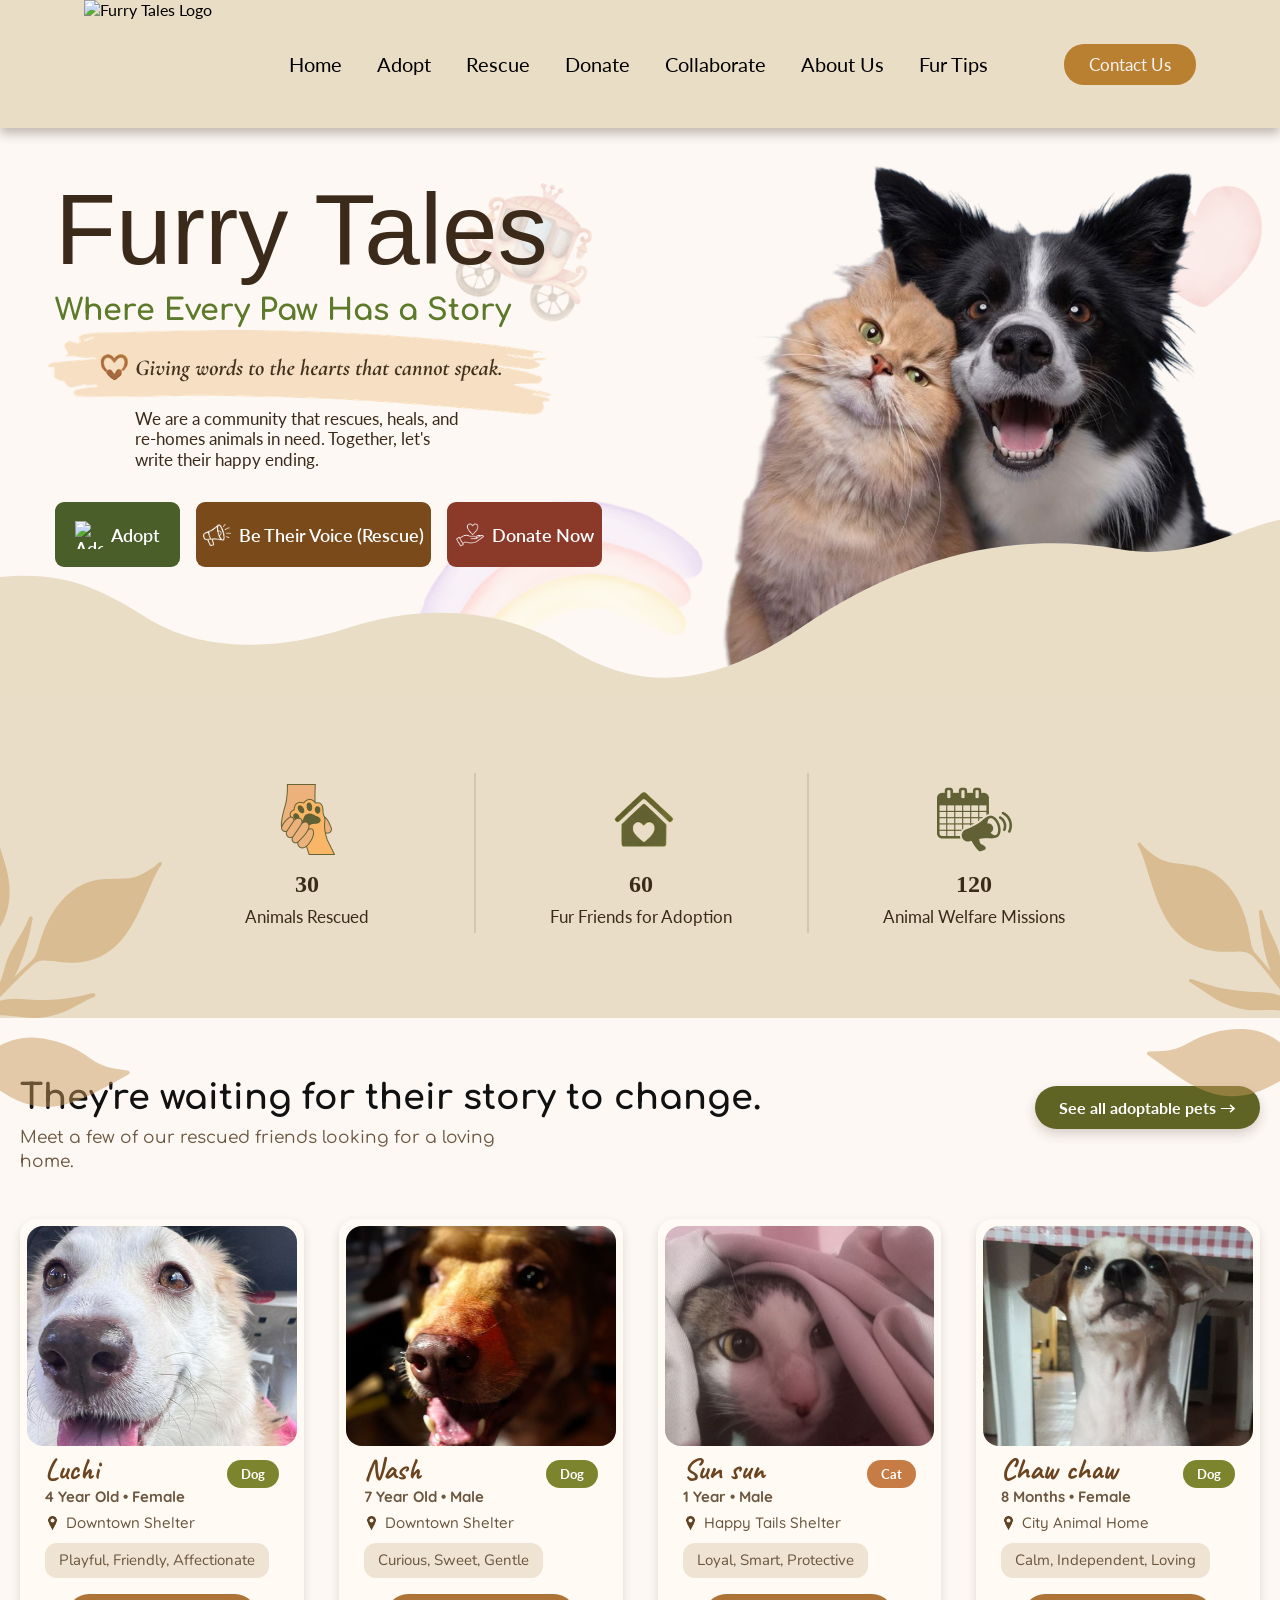
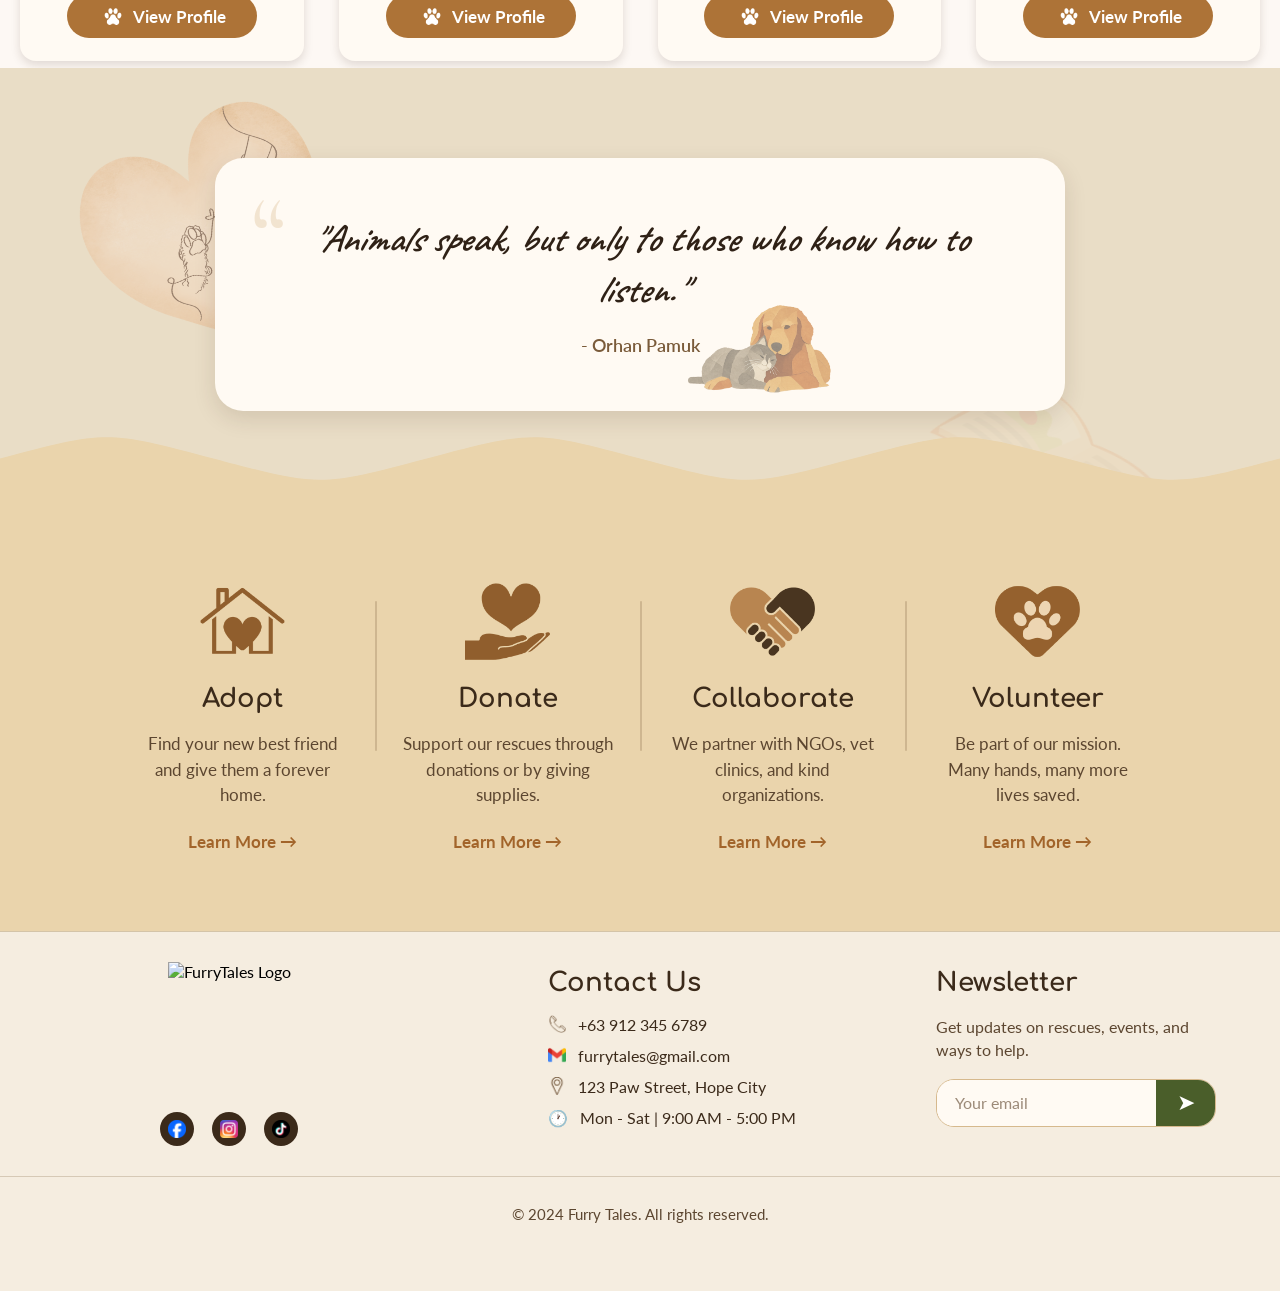
==== commit ed4ea7f9: "98% finished" ====
--- a/Index.html
+++ b/Index.html
@@ -6,7 +6,7 @@
     <meta name="viewport" content="width=device-width, initial-scale=1.0">
     <title>FurryTales</title>
 
-    <!-- Fonts -->
+    
     <link href="https://fonts.googleapis.com/css2?family=Quicksand:wght@400;500;600;700&display=swap" rel="stylesheet">
     <link href="https://fonts.googleapis.com/css2?family=Nunito:wght@400;500;600;700;800&display=swap" rel="stylesheet">
     <link href="https://fonts.googleapis.com/css2?family=Comfortaa:wght@400;500;700&display=swap" rel="stylesheet">
@@ -14,74 +14,75 @@
     <link href="https://fonts.googleapis.com/css2?family=Georgia&display=swap" rel="stylesheet">
     <link href="https://fonts.googleapis.com/css2?family=Caveat:wght@400;500;600;700&display=swap" rel="stylesheet">
     <link href="https://fonts.googleapis.com/css2?family=Cormorant+Garamond:wght@400;500;600;700&display=swap" rel="stylesheet">
-    <!-- CSS -->
-    <link rel="stylesheet" href="../Stylesheets/navbar.css">
-    <link rel="stylesheet" href="../Stylesheets/hero.css">
-    <link rel="stylesheet" href="../Stylesheets/stats.css">
-    <link rel="stylesheet" href="../Stylesheets/pets.css">
-    <link rel="stylesheet" href="../Stylesheets/quote.css">
-    <link rel="stylesheet" href="../Stylesheets/features.css">
-    <link rel="stylesheet" href="../Stylesheets/footer.css">
+    
+    <link rel="stylesheet" href="Stylesheets/navbar.css">
+    <link rel="stylesheet" href="Stylesheets/hero.css">
+    <link rel="stylesheet" href="Stylesheets/stats.css">
+    <link rel="stylesheet" href="Stylesheets/pets.css">
+    <link rel="stylesheet" href="Stylesheets/quote.css">
+    <link rel="stylesheet" href="Stylesheets/features.css">
+    <link rel="stylesheet" href="Stylesheets/footer.css">
+    <link rel="stylesheet" href="Stylesheets/scroll-reveal.css">
 </head>
 
 <body>
-        <!-- Navbar -->
+        
         <nav class="navbar">
             <a class="nav-logo">
-                <img src="../Assets/HomePage/logo.png" alt="Furry Tales Logo">
+                <img src="Assets/HomePage/logo.png" alt="Furry Tales Logo">
             </a>
             <ul class="nav-links">
-                <li><a href="index.html">Home</a></li>
-                <li><a href="../pages/Adoption.html">Adopt</a></li>
-                <li><a href="../pages/Rescue.html">Rescue</a></li>
-                <li><a href="../pages/Donation.html">Donate</a></li>
-                <li><a href="../pages/Collaborate.html">Collaborate</a></li>
-                <li><a href="../pages/About.html">About Us</a></li>
-                <li><a href="../pages/FurTips.html">Fur Tips</a></li>
+                <li><a href="Index.html">Home</a></li>
+                <li><a href="Pages/Adoption.html">Adopt</a></li>
+                <li><a href="Pages/Rescue.html">Rescue</a></li>
+                <li><a href="Pages/Donation.html">Donate</a></li>
+                <li><a href="Pages/Collaborate.html">Collaborate</a></li>
+                <li><a href="Pages/About.html">About Us</a></li>
+                <li><a href="Pages/FurTips.html">Fur Tips</a></li>
             </ul>
             <a href="#footer" class="contact-btn">Contact Us</a>
         </nav>
 
-        <!-- Hero Section -->
+        
         <section class="hero">
-            <div class="hero-left">
+            <div class="hero-left reveal-left">
                 <div class="hero-title">
                     <h1>Furry Tales</h1>
                     <h2>Where Every Paw Has a Story</h2>
                 </div>
 
                 <div class="tagline">
-                    <img src="../Assets/HomePage/subline.png" alt="subline">
+                    <img src="Assets/HomePage/subline.png" alt="subline">
                     <p>We are a community that rescues, heals, and re-homes animals in need. Together, let's write
                         their happy ending.</p>
                 </div>
 
                 <div class="hero-buttons">
-                    <a href="adopt.html" class="btn-adopt">
-                    <img class="hero-btn-icon" src="../Assets/HomePage/home.png" alt="Adopt">
+                    <a href="Pages/Adoption.html" class="btn-adopt">
+                    <img class="hero-btn-icon" src="Assets/HomePage/home.png" alt="Adopt">
                     Adopt
                 </a>
 
-                    <a href="rescue.html" class="btn-rescue">
-                    <img class="hero-btn-icon" src="../Assets/HomePage/siren.png" alt="Rescue">
+                    <a href="Pages/Rescue.html" class="btn-rescue">
+                    <img class="hero-btn-icon" src="Assets/HomePage/siren.png" alt="Rescue">
                     Be Their Voice (Rescue)
                 </a>
 
-                <a href="donate.html" class="btn-donate">
-                    <img class="hero-btn-icon" src="../Assets/HomePage/handy.png" alt="Donate">
+                <a href="Pages/Donation.html" class="btn-donate">
+                    <img class="hero-btn-icon" src="Assets/HomePage/handy.png" alt="Donate">
                     Donate Now
                 </a>
             </div>
 
             </div>
 
-            <div class="hero-right">
-                <img src="../Assets/HomePage/herocatdog.png" alt="Happy pets">
-            </div>
-
-                <img src="../Assets/HomePage/carriage.png" class="hero-decor decor-carriage" alt="" aria-hidden="true">
-                <img src="../Assets/HomePage/heart.png" class="hero-decor decor-heart" alt="" aria-hidden="true">
-                <img src="../Assets/HomePage/rainbow.png" class="hero-decor decor-rainbow" alt="" aria-hidden="true">
+            <div class="hero-right reveal-right">
+                <img src="Assets/HomePage/herocatdog.png" alt="Happy pets">
+            </div>
+
+                <img src="Assets/HomePage/carriage.png" class="hero-decor decor-carriage" alt="" aria-hidden="true">
+                <img src="Assets/HomePage/heart.png" class="hero-decor decor-heart" alt="" aria-hidden="true">
+                <img src="Assets/HomePage/rainbow.png" class="hero-decor decor-rainbow" alt="" aria-hidden="true">
 
             <div class="hero-wave">
                 <svg viewBox="0 0 1440 200" preserveAspectRatio="none">
@@ -91,28 +92,28 @@
 
         </section>
 
-        <!-- Stats Section -->
-<section class="stats-section">
+        
+        <section class="stats-section">
             <div class="stats-grid">
-                <article class="stat-card">
+                <article class="stat-card reveal">
                     <div class="stat-icon">
-                        <img src="../Assets/HomePage/handpaw.png" alt="Animals rescued">
+                        <img src="Assets/HomePage/handpaw.png" alt="Animals rescued">
                     </div>
                     <p class="stat-number">30</p>
                     <p class="stat-label">Animals Rescued</p>
                 </article>
 
-                <article class="stat-card">
+                <article class="stat-card reveal" style="transition-delay:0.1s">
                     <div class="stat-icon">
-                        <img src="../Assets/HomePage/homecare.png" alt="Fur friends for adoption">
+                        <img src="Assets/HomePage/homecare.png" alt="Fur friends for adoption">
                     </div>
                     <p class="stat-number">60</p>
                     <p class="stat-label">Fur Friends for Adoption</p>
                 </article>
 
-                <article class="stat-card">
+                <article class="stat-card reveal" style="transition-delay:0.2s">
                     <div class="stat-icon">
-                        <img src="../Assets/HomePage/announcements.png" alt="Animal Welfare Missions">
+                        <img src="Assets/HomePage/announcements.png" alt="Animal Welfare Missions">
                     </div>
                     <p class="stat-number">120</p>
                     <p class="stat-label">Animal Welfare Missions</p>
@@ -120,26 +121,25 @@
             </div>
         </section>
 
-        <!-- Pets Section -->
+        
         <section class="pets-section">
 
-             <img src="../Assets/HomePage/lauret.png" alt="" class="pets-lauret">
-             <img src="../Assets/HomePage/lauret2.png" alt="" class="pets-lauret2">
-
-            <div class="section-heading">
+             <img src="Assets/HomePage/lauret.png" alt="" class="pets-lauret">
+             <img src="Assets/HomePage/lauret2.png" alt="" class="pets-lauret2">
+
+            <div class="section-heading reveal">
                 <div class="pets-title">
-                    <h2>They’re waiting for their story to change.</h2>
+                    <h2>They're waiting for their story to change.</h2>
                     <p class="section-subtitle">Meet a few of our rescued friends looking for a loving home.</p>
                 </div>
-                <a href="adopt.html" class="view-all">See all adoptable pets →</a>
-            </div>
-            
+                <a href="Pages/Adoption.html" class="view-all">See all adoptable pets →</a>
+            </div>
             
             <div class="pet-grid">
                 
-                <article class="pet-card">
+                <article class="pet-card reveal">
                     <div class="pet-image">
-                        <img src="../Assets/HomePage/luchi.png" alt="Luchi">
+                        <img src="Assets/HomePage/luchi.png" alt="Luchi">
                     </div>
                     <div class="pet-info">
                         <div class="pet-name">
@@ -148,20 +148,20 @@
                         </div>
                         <p class="pet-meta">4 Year Old • Female</p>
                         <p class="pet-location">
-                            <img src="../Assets/HomePage/location.png" alt="location icon" class="location-icon">
+                            <img src="Assets/HomePage/location.png" alt="location icon" class="location-icon">
                             <span>Downtown Shelter</span>
                         </p>
                         <p class="pet-description">Playful, Friendly, Affectionate</p>
                         <button class="btn-profile">
-                            <img src="../Assets/HomePage/paw.png" alt="" class="profile-paw-icon">
+                            <img src="Assets/HomePage/paw.png" alt="" class="profile-paw-icon">
                                 View Profile
                             </button>
                     </div>
                 </article>
 
-                <article class="pet-card">
+                <article class="pet-card reveal" style="transition-delay:0.1s">
                     <div class="pet-image">
-                        <img src="../Assets/HomePage/nash.png" alt="Nash">
+                        <img src="Assets/HomePage/nash.png" alt="Nash">
                     </div>
                     <div class="pet-info">
                         <div class="pet-name">
@@ -170,42 +170,42 @@
                         </div>
                         <p class="pet-meta">7 Year Old • Male</p>
                         <p class="pet-location">
-                            <img src="../Assets/HomePage/location.png" alt="location icon" class="location-icon">
+                            <img src="Assets/HomePage/location.png" alt="location icon" class="location-icon">
                             <span>Downtown Shelter</span>
                         </p>
                         <p class="pet-description">Curious, Sweet, Gentle</p>
                         <button class="btn-profile">
-                            <img src="../Assets/HomePage/paw.png" alt="" class="profile-paw-icon">
+                            <img src="Assets/HomePage/paw.png" alt="" class="profile-paw-icon">
                             View Profile
                         </button>
                     </div>
                 </article>
 
-                <article class="pet-card">
+                <article class="pet-card reveal" style="transition-delay:0.2s">
                     <div class="pet-image">
-                        <img src="../Assets/HomePage/sun.png" alt="Sun sun">
+                        <img src="Assets/HomePage/sun.png" alt="Sun sun">
                     </div>
                     <div class="pet-info">
                         <div class="pet-name">
                             <h3>Sun sun</h3>
-                            <span class ="cat">Cat</span>
+                            <span class="cat">Cat</span>
                         </div>
                         <p class="pet-meta">1 Year • Male</p>
                         <p class="pet-location">
-                            <img src="../Assets/HomePage/location.png" alt="location icon" class="location-icon">
+                            <img src="Assets/HomePage/location.png" alt="location icon" class="location-icon">
                             <span>Happy Tails Shelter</span>
                         </p>
                         <p class="pet-description">Loyal, Smart, Protective</p>
                         <button class="btn-profile">
-                            <img src="../Assets/HomePage/paw.png" alt="" class="profile-paw-icon">
+                            <img src="Assets/HomePage/paw.png" alt="" class="profile-paw-icon">
                             View Profile
                         </button>
                     </div>
                 </article>
 
-                <article class="pet-card">
+                <article class="pet-card reveal" style="transition-delay:0.3s">
                     <div class="pet-image">
-                        <img src="../Assets/HomePage/chow.png" alt="Chaw chaw">
+                        <img src="Assets/HomePage/chow.png" alt="Chaw chaw">
                     </div>
                     <div class="pet-info">
                         <div class="pet-name">
@@ -214,12 +214,12 @@
                         </div>
                         <p class="pet-meta">8 Months • Female</p>
                         <p class="pet-location">
-                            <img src="../Assets/HomePage/location.png" alt="location icon" class="location-icon">
+                            <img src="Assets/HomePage/location.png" alt="location icon" class="location-icon">
                             <span>City Animal Home</span>
                         </p>
                         <p class="pet-description">Calm, Independent, Loving</p>
                         <button class="btn-profile">
-                            <img src="../Assets/HomePage/paw.png" alt="" class="profile-paw-icon">
+                            <img src="Assets/HomePage/paw.png" alt="" class="profile-paw-icon">
                             View Profile
                         </button>
                     </div>
@@ -227,16 +227,15 @@
             </div>
         </section>
 
-        <!-- Quote Section -->
+        
         <section class="quote-section">
 
-            <img src="../Assets/HomePage/connectheart.png" alt="" class="quote-decor decor-connectheart">
-            <img src="../Assets/HomePage/storybook.png" alt="" class="quote-decor decor-storybook">
-            
-
-            <div class="quote-card">
-                <img src="../Assets/HomePage/catdog.png" alt="" class="quote-decor quote-catdog">
-                <p class="quote-text">“Animals speak, but only to those who know how to listen.”</p>
+            <img src="Assets/HomePage/connectheart.png" alt="" class="quote-decor decor-connectheart">
+            <img src="Assets/HomePage/storybook.png" alt="" class="quote-decor decor-storybook">
+
+            <div class="quote-card reveal">
+                <img src="Assets/HomePage/catdog.png" alt="" class="quote-decor quote-catdog">
+                <p class="quote-text">"Animals speak, but only to those who know how to listen."</p>
                 <p class="quote-author">- Orhan Pamuk</p>
             </div>
 
@@ -258,58 +257,58 @@
             </div>
         </section>
 
-        <!-- Features Section -->
+        
         <section class="feature-section">
             <div class="feature-cards">
-                <article class="feature-card">
-                    <img class="feature-image" src="../Assets/HomePage/adopt.png" alt="Adopt">
+                <article class="feature-card reveal">
+                    <img class="feature-image" src="Assets/HomePage/adopt.png" alt="Adopt">
                     <h3>Adopt</h3>
                     <p>Find your new best friend and give them a forever home.</p>
-                    <a href="../Pages/Adoption.html">Learn More →</a>
-                </article>
-
-                <article class="feature-card">
-                    <img class="feature-image" src="../Assets/HomePage/donate.png" alt="Donate">
+                    <a href="Pages/Adoption.html">Learn More →</a>
+                </article>
+
+                <article class="feature-card reveal" style="transition-delay:0.1s">
+                    <img class="feature-image" src="Assets/HomePage/donate.png" alt="Donate">
                     <h3>Donate</h3>
                     <p>Support our rescues through donations or by giving supplies.</p>
-                    <a href="../Pages/Donation.html">Learn More →</a>
-                </article>
-
-                <article class="feature-card">
-                    <img class="feature-image" src="../Assets/HomePage/collaboration.png" alt="Collaboration">
+                    <a href="Pages/Donation.html">Learn More →</a>
+                </article>
+
+                <article class="feature-card reveal" style="transition-delay:0.2s">
+                    <img class="feature-image" src="Assets/HomePage/collaboration.png" alt="Collaboration">
                     <h3>Collaborate</h3>
                     <p>We partner with NGOs, vet clinics, and kind organizations.</p>
-                    <a href="../Pages/Collaboration.html">Learn More →</a>
-                </article>
-
-                <article class="feature-card">
-                    <img class="feature-image" src="../Assets/HomePage/volunteer.png" alt="Volunteer">
+                    <a href="Pages/Collaborate.html">Learn More →</a>
+                </article>
+
+                <article class="feature-card reveal" style="transition-delay:0.3s">
+                    <img class="feature-image" src="Assets/HomePage/volunteer.png" alt="Volunteer">
                     <h3>Volunteer</h3>
                     <p>Be part of our mission. Many hands, many more lives saved.</p>
-                    <a href="../Pages/Volunteer.html">Learn More →</a>
-                </article>
-            </div>
-        </section>
-
-        <footer class="footer">
+                    <a href="Pages/Collaborate.html">Learn More →</a>
+                </article>
+            </div>
+        </section>
+
+        <footer class="footer" id="footer">
             <div class="footer-container">
                 <div class="footer-section footer-logo">
                     <div class="footer-logo-content">
-                        <img src="../Assets/HomePage/logo.png" alt="FurryTales Logo">
+                        <img src="Assets/HomePage/logo.png" alt="FurryTales Logo">
                     </div>
 
                     <div class="footer-socials">
-                        <a href="#" class="social-icon"><img src="../Assets/Footer/facebook.png" alt="Facebook"></a>
-                        <a href="#" class="social-icon"><img src="../Assets/Footer/instagram.png" alt="Instagram"></a>
-                        <a href="#" class="social-icon"><img src="../Assets/Footer/tiktok.png" alt="TikTok"></a>
+                        <a href="#" class="social-icon"><img src="Assets/Footer/facebook.png" alt="Facebook"></a>
+                        <a href="#" class="social-icon"><img src="Assets/Footer/instagram.png" alt="Instagram"></a>
+                        <a href="#" class="social-icon"><img src="Assets/Footer/tiktok.png" alt="TikTok"></a>
                     </div>
                 </div>
                 <div class="footer-right">
                     <div class="footer-section footer-contact">
                         <h4>Contact Us</h4>
-                        <div class="contact-item"><img src="../Assets/Footer/Phone.png" alt="Phone"><p>+63 912 345 6789</p></div>
-                        <div class="contact-item"><img src="../Assets/Footer/Gmail.png" alt="Email"><p>furrytales@gmail.com</p></div>
-                        <div class="contact-item"><img src="../Assets/Footer/Location.png" alt="Location"><p>123 Paw Street, Hope City</p></div>
+                        <div class="contact-item"><img src="Assets/Footer/Phone.png" alt="Phone"><p>+63 912 345 6789</p></div>
+                        <div class="contact-item"><img src="Assets/Footer/Gmail.png" alt="Email"><p>furrytales@gmail.com</p></div>
+                        <div class="contact-item"><img src="Assets/Footer/Location.png" alt="Location"><p>123 Paw Street, Hope City</p></div>
                         <div class="contact-item"><span>🕐</span><p>Mon - Sat | 9:00 AM - 5:00 PM</p></div>
                     </div>
                     <div class="footer-section footer-newsletter">
@@ -326,9 +325,7 @@
                 <p>&copy; 2024 Furry Tales. All rights reserved.</p>
             </div>
         </footer>
-    </div>
-    
-
-    <script src="javascript\layout.js"></script>
+
+    <script src="Pages/scroll-reveal.js"></script>
 </body>
-</html>+</html>
--- a/Stylesheets/navbar.css
+++ b/Stylesheets/navbar.css
@@ -10,8 +10,8 @@
     background-color: #e9ddc6; 
     justify-content: center;
     min-height: 120px;
-    gap: clamp(40px, 6vw, 100px); /* clamp: 1st = smallest gap, 2nd = responsive gap, 3rd = largest gap */
-    box-shadow: 0 6px 10px rgba(59, 42, 26, .30); /* box-shadow: 1st = horizontal, 2nd = vertical, 3rd = blur, 4th = rgba color; rgba: 1st = red, 2nd = green, 3rd = blue, 4th = opacity */
+    gap: clamp(40px, 6vw, 100px); 
+    box-shadow: 0 6px 10px rgba(59, 42, 26, .30); 
     position: relative;
     z-index: 100;
     font-family: 'Lato', sans-serif;
@@ -23,7 +23,7 @@
 }
 
 .nav-logo img {
-    height: clamp(90px, 10vw, 150px); /* clamp: 1st = smallest size, 2nd = responsive size, 3rd = largest size */
+    height: clamp(90px, 10vw, 150px); 
     width: auto;
 }
 
@@ -39,30 +39,30 @@
 }
 
 .nav-links a {
-    position: relative; /* 1st = allows the underline to position under this link */
+    position: relative; 
     text-decoration: none;
     color: #000000;
     font-size: 20px;
 
-    padding-bottom: 6px; /* 1st = space between text and underline */
-    transition: color 0.3s ease; /* 1st = property animated, 2nd = duration, 3rd = animation style */
+    padding-bottom: 6px; 
+    transition: color 0.3s ease; 
 }
 
 .nav-links a::after {
     content: "";
     position: absolute;
 
-    left: 50%; /* 1st = starts underline from center */
-    bottom: 0; /* 1st = places underline at bottom of link */
+    left: 50%; 
+    bottom: 0; 
 
-    width: 0; /* 1st = underline starts hidden */
-    height: 3px; /* 1st = underline thickness */
+    width: 0; 
+    height: 3px; 
 
     background-color: #b98031;
-    border-radius: 999px; /* 1st = makes underline ends rounded */
+    border-radius: 999px; 
 
-    transform: translateX(-50%); /* 1st = centers the underline */
-    transition: width 0.3s ease; /* 1st = property animated, 2nd = duration, 3rd = animation style */
+    transform: translateX(-50%); 
+    transition: width 0.3s ease; 
 }
 
 .nav-links a:hover {
@@ -70,7 +70,7 @@
 }
 
 .nav-links a:hover::after {
-    width: 100%; /* 1st = underline expands to full text width */
+    width: 100%; 
 }
 
 .contact-btn {
@@ -81,8 +81,8 @@
     border-radius: 20px;
     cursor: pointer;
     font-size: 17px;
-    text-decoration: none; /* 1st = removes underline from the link */
-    display: inline-block; /* 1st = lets padding and hover movement work properly */
+    text-decoration: none; 
+    display: inline-block; 
 
     transition: 
         background-color 0.3s ease,
@@ -96,8 +96,8 @@
 
 .contact-btn:hover {
     background-color: #535523;
-    transform: translateY(-3px); /* 1st = moves horizontally, 2nd = moves vertically; negative vertical value moves upward */
-    box-shadow: 0 5px 12px rgba(59, 42, 26, 0.25); /* box-shadow: 1st = horizontal, 2nd = vertical, 3rd = blur, 4th = rgba color; rgba: 1st = red, 2nd = green, 3rd = blue, 4th = opacity */
+    transform: translateY(-3px); 
+    box-shadow: 0 5px 12px rgba(59, 42, 26, 0.25); 
 }
 
 html {
--- a/Stylesheets/hero.css
+++ b/Stylesheets/hero.css
@@ -1,4 +1,4 @@
-/* hero.css */
+
 @font-face {
     font-family: 'Playlist Script';
     src: url('../../Fonts/Playlist\ Script.otf') format('opentype');
@@ -14,12 +14,12 @@
 
 .hero {
     display: flex;
-    justify-content: space-between; /* 1st = align items starting from the left instead of horizontally centered */
-    align-items: center; /* 1st = align items starting from the top instead of vertically centered */
+    justify-content: space-between; 
+    align-items: center; 
 
-    width: 100%; /* 1st = full section width */
-    min-height: 710px; /* 1st = minimum section height */
-    padding: 45px 70px 120px 55px; /* 1st = top, 2nd = right, 3rd = bottom, 4th = left */
+    width: 100%; 
+    min-height: 710px; 
+    padding: 45px 70px 120px 55px; 
 
     background-color: #fdf8f4;
 
@@ -27,11 +27,11 @@
     overflow: hidden;
 }
 
-/* LEFT SIDE TEXT */
+
 .hero-left {
-    margin-top: -150px; /* 1st = pushes the whole left content downward */
-    z-index: 2; /* 1st = layer order */
-    max-width: 560px; /* 1st = maximum width of the left content area */
+    margin-top: -150px; 
+    z-index: 2; 
+    max-width: 560px; 
 }
 
 .hero-title {
@@ -53,7 +53,7 @@
     margin-top: 10px;
 }
 
-/* TAGLINE */
+
 .tagline img {
         width: 510px;
         height: auto;
@@ -62,7 +62,7 @@
         margin-top: -15px;
 }
 
-/* DESCRIPTION */
+
 .tagline p {
     width: 330px;
     color: #3b2a1a;
@@ -74,7 +74,7 @@
 }
 
 
-/* BUTTONS */
+
 .hero-buttons {
     display: flex;
     align-items: center;
@@ -82,25 +82,25 @@
 }
 
 .hero-buttons a {
-    height: 65px; /* controls button height */
+    height: 65px; 
 
     display: flex;
     align-items: center;
     justify-content: center;
-    gap: 8px; /* controls space between icon and text */
+    gap: 8px; 
 
     border: none;
-    border-radius: 9px; /* controls button corner roundness */
+    border-radius: 9px; 
 
     color: white;
     font-family: 'Lato', sans-serif;
-    font-size: 18px; /* controls button text size */
+    font-size: 18px; 
     font-weight: 600;
-    text-decoration: none; /* removes underline from link buttons */
+    text-decoration: none; 
 
     cursor: pointer;
 
-    transition: transform 0.25s ease, box-shadow 0.25s ease; /* controls hover animation speed */
+    transition: transform 0.25s ease, box-shadow 0.25s ease; 
 }
 
 .btn-adopt {
@@ -125,69 +125,69 @@
 }
 
 .hero-buttons a:hover {
-    transform: translateY(-3px); /* moves the button upward on hover */
-    box-shadow: 0 8px 15px rgba(59, 42, 26, 0.25); /* box-shadow: 1st = horizontal, 2nd = vertical, 3rd = blur, 4th = rgba color; rgba: 1st = red, 2nd = green, 3rd = blue, 4th = opacity */
+    transform: translateY(-3px); 
+    box-shadow: 0 8px 15px rgba(59, 42, 26, 0.25); 
 }
 
 .hero-decor {
     position: absolute;
-    pointer-events: none; /* 1st = prevents the decoration from blocking clicks */
-    z-index: 0; /* 1st = layer order */
-    opacity: 0.35; /* 1st = transparency */
+    pointer-events: none; 
+    z-index: 0; 
+    opacity: 0.35; 
 }
 
 .decor-carriage {
-    top: -50px; /* 1st = distance from top */
-    left: 18%; /* 1st = distance from left */
-    width: clamp(70px, 300vw, 600px); /* clamp: 1st = smallest size, 2nd = responsive size, 3rd = largest size */
+    top: -50px; 
+    left: 18%; 
+    width: clamp(70px, 300vw, 600px); 
      transform: rotate(20deg);
 }
 
 .decor-heart {
-    top: -50px; /* 1st = distance from top */
-    left: 70%; /* 1st = distance from left */
-    width: clamp(70px, 300vw, 600px); /* clamp: 1st = smallest size, 2nd = responsive size, 3rd = largest size */
-    z-index: 0; /* 1st = layer order; higher value appears above the carriage */
+    top: -50px; 
+    left: 70%; 
+    width: clamp(70px, 300vw, 600px); 
+    z-index: 0; 
      
 }
 
 .decor-rainbow {
-    top: 70px; /* 1st = distance from top */
-    left: -150px; /* 1st = distance from left */
-    width: clamp(300px, 500vw, 1400px); /* clamp: 1st = smallest size, 2nd = responsive size, 3rd = largest size */
+    top: 70px; 
+    left: -150px; 
+    width: clamp(300px, 500vw, 1400px); 
     transform: rotate(-20deg);
 }
 
 .hero-right {
-    /*width: 520px;  1st = half of the hero width */
+    
     z-index: 1;
-    margin-top: 185px; /* 1st = moves the image container down/up */
-    margin-left: 100px; /* 1st = moves the image container left/right */
+    margin-top: 185px; 
+    margin-left: 100px; 
 }
 
 .hero-right img {
     
-    width: 100%; /* 1st = image fills the width of its container */
-    height: auto; /* 1st = keeps image proportion correct */
+    width: 100%; 
+    height: auto; 
 
-    transform: scale(1.8); /* 1st = image size multiplier; 1.2 means 120% size */
-    transform-origin: bottom center; /* 1st = horizontal scaling point, 2nd = vertical scaling point */
+    transform: scale(1.8); 
+    transform-origin: bottom center; 
 }
 
 .hero-wave {
     position: absolute;
-    left: 0; /* 1st = distance from the left side */
-    bottom: -220px; /* 1st = distance from the bottom side; negative value removes tiny gaps */
-    width: 100%; /* 1st = full width of the hero */
+    left: 0; 
+    bottom: -220px; 
+    width: 100%; 
     height: 310px;
-    z-index: 3; /* 1st = layer order; higher value appears above the image */
+    z-index: 3; 
     pointer-events: none;
     margin-bottom: 360px;
 }
 
 .hero-wave svg {
-    width: 100%; /* 1st = full width of the wave container */
-    height: 100%; /* 1st = full height of the wave container */
+    width: 100%; 
+    height: 100%; 
     display: block;
 }
 
--- a/Stylesheets/stats.css
+++ b/Stylesheets/stats.css
@@ -1,7 +1,7 @@
-/* stats.css */
+
 
 .stats-section {
-    /* min-width: 1440px; */
+    
     height: 330px;
     background-color: #e9ddc7;
 
@@ -15,14 +15,14 @@
     z-index: 1;
 }
 
-/* STATS LAYOUT */
+
 .stats-grid {
     display: flex;
     align-items: center;
     justify-content: center;
 }
 
-/* EACH STAT */
+
 .stat-card {
     width: 333px;
     height: 160px;
@@ -35,12 +35,12 @@
     justify-content: center;
 }
 
-/* VERTICAL LINES */
+
 .stat-card:not(:first-child) {
     border-left: 2px solid rgba(122, 92, 58, 0.18);
 }
 
-/* ICON */
+
 .stat-icon {
     width: 80px;
     height: 80px;
@@ -57,7 +57,7 @@
     object-fit: contain;
     display: block;
 }
-/* NUMBER */
+
 .stat-number {
     font-size: 24px;
     font-weight: 700;
@@ -65,7 +65,7 @@
     margin-bottom: 8px;
 }
 
-/* LABEL */
+
 .stat-label {
     font-size: 17px;
     color: #3b2a1a;
--- a/Stylesheets/pets.css
+++ b/Stylesheets/pets.css
@@ -1,7 +1,7 @@
-/* pets.css */
+
 
 .pets-section {
-    /*width: 100%;*/
+    
     min-height: 650px;
     background-color: #fdf8f4;
     padding-top: 60px;
@@ -12,25 +12,25 @@
 .pets-lauret2 {
     position: absolute;
 
-    top: 0; /* 1st = distance from the top of the pets section */
-    /*width: 500px;  1st = laurel size */
-    /* height: auto; */
-
-    z-index: 5; /* 1st = layer order */
-    pointer-events: none; /* 1st = prevents the decoration from blocking clicks */
+    top: 0; 
+    
+    
+
+    z-index: 5; 
+    pointer-events: none; 
 }
 
 .pets-lauret {
-    left:20%; /* 1st = horizontal position from the left side */
-    transform: translate(-100%, -50%); /* 1st = moves left by its own width, 2nd = moves up by half its height */
+    left:20%; 
+    transform: translate(-100%, -50%); 
 }
 
 .pets-lauret2 {
-    left: 80%; /* 1st = horizontal position from the left side */
-    transform: translate(0, -50%); /* 1st = keeps it to the right, 2nd = moves up by half its height */
-}
-
-/* TOP TEXT + VIEW ALL */
+    left: 80%; 
+    transform: translate(0, -50%); 
+}
+
+
 .section-heading {
     width: 100%;
     max-width: 1240px;
@@ -63,7 +63,7 @@
 
 .view-all {
     font-family: 'Lato', sans-serif;
-    font-size: 16px; /* 1st = text size */
+    font-size: 16px; 
     font-weight: 700;
 
     color: #ffffff;
@@ -71,28 +71,28 @@
 
     background-color: #5f6424;
 
-    padding: 12px 24px; /* 1st = top/bottom spacing, 2nd = left/right spacing */
-    border-radius: 999px; /* 1st = pill roundness */
+    padding: 12px 24px; 
+    border-radius: 999px; 
 
     display: inline-flex;
     align-items: center;
     justify-content: center;
 
-    margin-top: 8px; /* 1st = moves button slightly lower */
+    margin-top: 8px; 
     white-space: nowrap;
 
-    box-shadow: 0 5px 12px rgba(59, 42, 26, 0.20); /* box-shadow: 1st = horizontal, 2nd = vertical, 3rd = blur, 4th = rgba color; rgba: 1st = red, 2nd = green, 3rd = blue, 4th = opacity */
-
-    transition: background-color 0.25s ease, transform 0.25s ease, box-shadow 0.25s ease; /* 1st = color animation, 2nd = movement animation, 3rd = shadow animation */
+    box-shadow: 0 5px 12px rgba(59, 42, 26, 0.20); 
+
+    transition: background-color 0.25s ease, transform 0.25s ease, box-shadow 0.25s ease; 
 }
 
 .view-all:hover {
     background-color: #4d511d;
-    transform: translateY(-2px); /* 1st = vertical movement; negative value moves upward */
-    box-shadow: 0 7px 16px rgba(59, 42, 26, 0.25); /* box-shadow: 1st = horizontal, 2nd = vertical, 3rd = blur, 4th = rgba color; rgba: 1st = red, 2nd = green, 3rd = blue, 4th = opacity */
-}
-
-/* PET CARD ROW */
+    transform: translateY(-2px); 
+    box-shadow: 0 7px 16px rgba(59, 42, 26, 0.25); 
+}
+
+
 .pet-grid {
     width: 100%;
     max-width: 1240px;
@@ -107,17 +107,17 @@
 .pet-card {
     flex: 1 1 260px;
     min-width: 260px;
-    padding: 7px; /* 1st = inside spacing around card content */
+    padding: 7px; 
     background-color: #fffaf3;
-    border-radius: 16px; /* 1st = card corner roundness */
+    border-radius: 16px; 
     overflow: hidden;
-    box-shadow: 0 4px 10px rgba(59, 42, 26, 0.15); /* box-shadow: 1st = horizontal, 2nd = vertical, 3rd = blur, 4th = rgba color; rgba: 1st = red, 2nd = green, 3rd = blue, 4th = opacity */
+    box-shadow: 0 4px 10px rgba(59, 42, 26, 0.15); 
 }
 
 .pet-image {
-    width: 100%; /* 1st = full available width inside the card */
-    height: 220px; /* 1st = image container height */
-    border-radius: 16px; /* 1st = image corner roundness */
+    width: 100%; 
+    height: 220px; 
+    border-radius: 16px; 
     overflow: hidden;
     background-color: #e6d7c1;
 }
@@ -134,7 +134,7 @@
     padding: 14px 18px 16px 18px;
 }
 
-/* NAME + TYPE */
+
 
 .pet-info p {
     line-height: 1.3;
@@ -164,16 +164,16 @@
     border-radius: 20px;
 }
 .pet-name span.dog {
-    background-color: #7d842e; /* 1st = dog badge background color */
-    color: #ffffff; /* 1st = text color */
+    background-color: #7d842e; 
+    color: #ffffff; 
 }
 
 .pet-name span.cat {
-    background-color: #c77b45; /* 1st = cat badge background color */
-    color: #ffffff; /* 1st = text color */
-}
-
-/* SMALL TEXT */
+    background-color: #c77b45; 
+    color: #ffffff; 
+}
+
+
 .pet-meta,
 .pet-location  {
     font-family: 'Quicksand', serif;
@@ -187,20 +187,20 @@
 .pet-location {
     display: flex;
     align-items: center;
-    gap: 1px; /* 1st = space between icon and text */
+    gap: 1px; 
 
     font-family: 'Quicksand', serif;
-    font-size: 15px; /* 1st = text size */
+    font-size: 15px; 
     font-weight: 500;
     color: #6b563f;
-    margin: 0 0 10px -5px; /* 1st = top, 2nd = right, 3rd = bottom, 4th = left */
+    margin: 0 0 10px -5px; 
 }
 
 .location-icon {
-    width: 25px; /* 1st = icon width */
-    height: auto; /* 1st = icon height */
-    object-fit: contain; /* 1st = keeps the whole icon visible without stretching */
-    flex-shrink: 0; /* 1st = prevents the icon from shrinking */
+    width: 25px; 
+    height: auto; 
+    object-fit: contain; 
+    flex-shrink: 0; 
 }
 
 .pet-description {
@@ -214,33 +214,33 @@
     margin-bottom: 16px;
 }
 
-/* PROFILE BUTTON */
+
 .btn-profile {
-    width: 190px; /* 1st = button width */
-    height: 44px; /* 1st = button height */
+    width: 190px; 
+    height: 44px; 
 
     display: flex;
     align-items: center;
     justify-content: center;
-    gap: 5px; /* 1st = space between paw icon and text */
+    gap: 5px; 
 
     margin: 0 auto;
     border: none;
-    border-radius: 25px; /* 1st = button corner roundness */
+    border-radius: 25px; 
 
     background-color: #ad7337;
     color: white;
 
     font-family: 'Lato', sans-serif;
-    font-size: 17px; /* 1st = button text size */
+    font-size: 17px; 
     font-weight: 700;
 
     cursor: pointer;
 }
 
 .profile-paw-icon {
-    width: 30px; /* 1st = paw icon width */
-    height: 30px; /* 1st = paw icon height */
+    width: 30px; 
+    height: 30px; 
     object-fit: contain;
 }
 
--- a/Stylesheets/quote.css
+++ b/Stylesheets/quote.css
@@ -1,6 +1,6 @@
 .quote-section {
     background-color: #e9ddc6;
-    padding: 90px 24px; /* 1st = top/bottom spacing, 2nd = left/right spacing */
+    padding: 90px 24px; 
 
     display: flex;
     justify-content: center;
@@ -13,107 +13,107 @@
 .quote-card {
     position: relative;
 
-    max-width: 850px; /* 1st = maximum card width */
-    width: 100%; /* 1st = lets the card shrink on smaller screens */
+    max-width: 850px; 
+    width: 100%; 
 
     background-color: #fffaf3;
-    border-radius: 28px; /* 1st = card corner roundness */
+    border-radius: 28px; 
 
-    padding: 55px 80px; /* 1st = top/bottom spacing, 2nd = left/right spacing */
+    padding: 55px 80px; 
     text-align: center;
-    z-index: 2; /* 1st = keeps quote card above decorations */
+    z-index: 2; 
 
-    box-shadow: 0 8px 22px rgba(59, 42, 26, 0.13); /* box-shadow: 1st = horizontal, 2nd = vertical, 3rd = blur, 4th = rgba color; rgba: 1st = red, 2nd = green, 3rd = blue, 4th = opacity */
+    box-shadow: 0 8px 22px rgba(59, 42, 26, 0.13); 
 }
 
 .quote-card::before {
     content: "“";
     position: absolute;
 
-    top: 10px; /* 1st = distance from top */
-    left: 35px; /* 1st = distance from left */
+    top: 10px; 
+    left: 35px; 
 
     font-family: 'Cormorant Garamond', serif;
-    font-size: 110px; /* 1st = decorative quote mark size */
-    color: rgba(185, 128, 49, 0.18); /* rgba: 1st = red, 2nd = green, 3rd = blue, 4th = opacity */
+    font-size: 110px; 
+    color: rgba(185, 128, 49, 0.18); 
 }
 
 .quote-text {
     position: relative;
-    z-index: 1; /* 1st = keeps text above decorative quote mark */
+    z-index: 1; 
 
     font-family: 'caveat', serif;
-    font-size: 38px; /* 1st = quote text size */
+    font-size: 38px; 
     font-style: italic;
     font-weight: 600;
 
-    line-height: 1.35; /* 1st = space between quote lines */
+    line-height: 1.35; 
     color: #2f2116;
 
-    margin-bottom: 18px; /* 1st = space below quote */
+    margin-bottom: 18px; 
 }
 
 .quote-author {
     font-family: 'Lato', sans-serif;
-    font-size: 18px; /* 1st = author text size */
+    font-size: 18px; 
     font-weight: 600;
     color: #7a5b3a;
 }
 
 .quote-decor {
     position: absolute;
-    z-index: 1; /* 1st = puts decorations behind the quote card */
-    pointer-events: none; /* 1st = prevents decorations from blocking clicks */
-    opacity: 1.8; /* 1st = decoration transparency */
+    z-index: 1; 
+    pointer-events: none; 
+    opacity: 1.8; 
 }
 
 .decor-connectheart {
-    top: 50px; /* 1st = distance from top */
-    left: 10px; /* 1st = distance from left */
-    width: 400px; /* 1st = decoration size */
-    transform: rotate(-20deg); /* 1st = rotation angle */
-    opacity: 0.58; /* 1st = transparency */
+    top: 50px; 
+    left: 10px; 
+    width: 400px; 
+    transform: rotate(-20deg); 
+    opacity: 0.58; 
 }
 
 .decor-storybook {
-    top: 250px; /* 1st = distance from top */
-    right: 80px; /* 1st = distance from right */
-    width: 300px; /* 1st = decoration size */
-    transform: rotate(25deg); /* 1st = rotation angle */
-    opacity: 0.28; /* 1st = transparency */
+    top: 250px; 
+    right: 80px; 
+    width: 300px; 
+    transform: rotate(25deg); 
+    opacity: 0.28; 
 }
 
 .quote-catdog {
     position: absolute;
-    left: 450px; /* 1st = distance from right; negative value moves it outside to the right */
-    bottom: 5px; /* 1st = distance from bottom; negative value moves it lower */
-    width: 200px; /* 1st = decoration size */
+    left: 450px; 
+    bottom: 5px; 
+    width: 200px; 
 
-    transform: rotate(0deg); /* 1st = rotation angle */
-    opacity: 0.58; /* 1st = transparency */
-    z-index: 3; /* 1st = layer order */
+    transform: rotate(0deg); 
+    opacity: 0.58; 
+    z-index: 3; 
     pointer-events: none;
 }
 
 .quote-wave {
     position: absolute;
-    left: 0; /* 1st = sticks the wave to the left side */
-    bottom: 0; /* 1st = sticks the wave to the bottom of the quote section */
+    left: 0; 
+    bottom: 0; 
 
-    width: 100%; /* 1st = full section width */
-    height: 85px; /* 1st = wave height */
+    width: 100%; 
+    height: 85px; 
 
     line-height: 0;
-    z-index: 1; /* 1st = keeps the wave behind the quote card */
-    pointer-events: none; /* 1st = prevents the wave from blocking clicks */
+    z-index: 1; 
+    pointer-events: none; 
 }
 
 .quote-wave svg {
-    width: 100%; /* 1st = full width of the wave */
-    height: 100%; /* 1st = full height of the wave */
+    width: 100%; 
+    height: 100%; 
     display: block;
 }
 
 .quote-wave path {
-    fill: #ead4ac; /* 1st = wave color; should match the feature section background */
+    fill: #ead4ac; 
 }
--- a/Stylesheets/features.css
+++ b/Stylesheets/features.css
@@ -1,7 +1,7 @@
-/* features.css */
+
 
 .feature-section {
-    /*width: 100%;*/
+    
     height: 430px;
     background-color: #ead4ac;
 
@@ -43,7 +43,7 @@
     border-radius: 10px;
 }
 
-/* ICON */
+
 .feature-image {
     width: 85px;
     height: 85px;
@@ -53,7 +53,7 @@
     margin-bottom: 20px;
 }
 
-/* TITLE */
+
 .feature-card h3 {
     font-family: 'Comfortaa', sans-serif;
     font-size: 26px;
@@ -63,10 +63,10 @@
     margin-bottom: 18px;
 }
 
-/* DESCRIPTION */
+
 .feature-card p {
     width: 210px;
-    min-height: 78px;   /* keeps all Learn More aligned */
+    min-height: 78px;   
 
     font-family: 'Lato', sans-serif;
     font-size: 17px;
@@ -76,10 +76,10 @@
     margin-bottom: 22px;
 }
 
-/* LEARN MORE */
+
 .feature-card a {
     font-family: 'Lato', sans-serif;
-    font-size: 17px; /* 1st = text size */
+    font-size: 17px; 
     font-weight: 700;
     color: #a2642a;
     text-decoration: none;
@@ -87,10 +87,10 @@
     display: inline-block;
     margin-top: 0;
 
-    transition: color 0.25s ease, transform 0.25s ease; /* 1st = color animation, 2nd = movement animation */
+    transition: color 0.25s ease, transform 0.25s ease; 
 }
 
 .feature-card a:hover {
     color: #6f421d;
-    transform: translateY(-5px); /* 1st = vertical movement; negative value moves upward */
+    transform: translateY(-5px); 
 }
--- a/Stylesheets/scroll-reveal.css
+++ b/Stylesheets/scroll-reveal.css
@@ -0,0 +1,27 @@
+.reveal {
+  opacity: 0;
+  transform: translateY(40px);
+  transition: opacity 0.6s ease, transform 0.6s ease;
+}
+.reveal.visible {
+  opacity: 1;
+  transform: translateY(0);
+}
+.reveal-left {
+  opacity: 0;
+  transform: translateX(-50px);
+  transition: opacity 0.6s ease, transform 0.6s ease;
+}
+.reveal-left.visible {
+  opacity: 1;
+  transform: translateX(0);
+}
+.reveal-right {
+  opacity: 0;
+  transform: translateX(50px);
+  transition: opacity 0.6s ease, transform 0.6s ease;
+}
+.reveal-right.visible {
+  opacity: 1;
+  transform: translateX(0);
+}
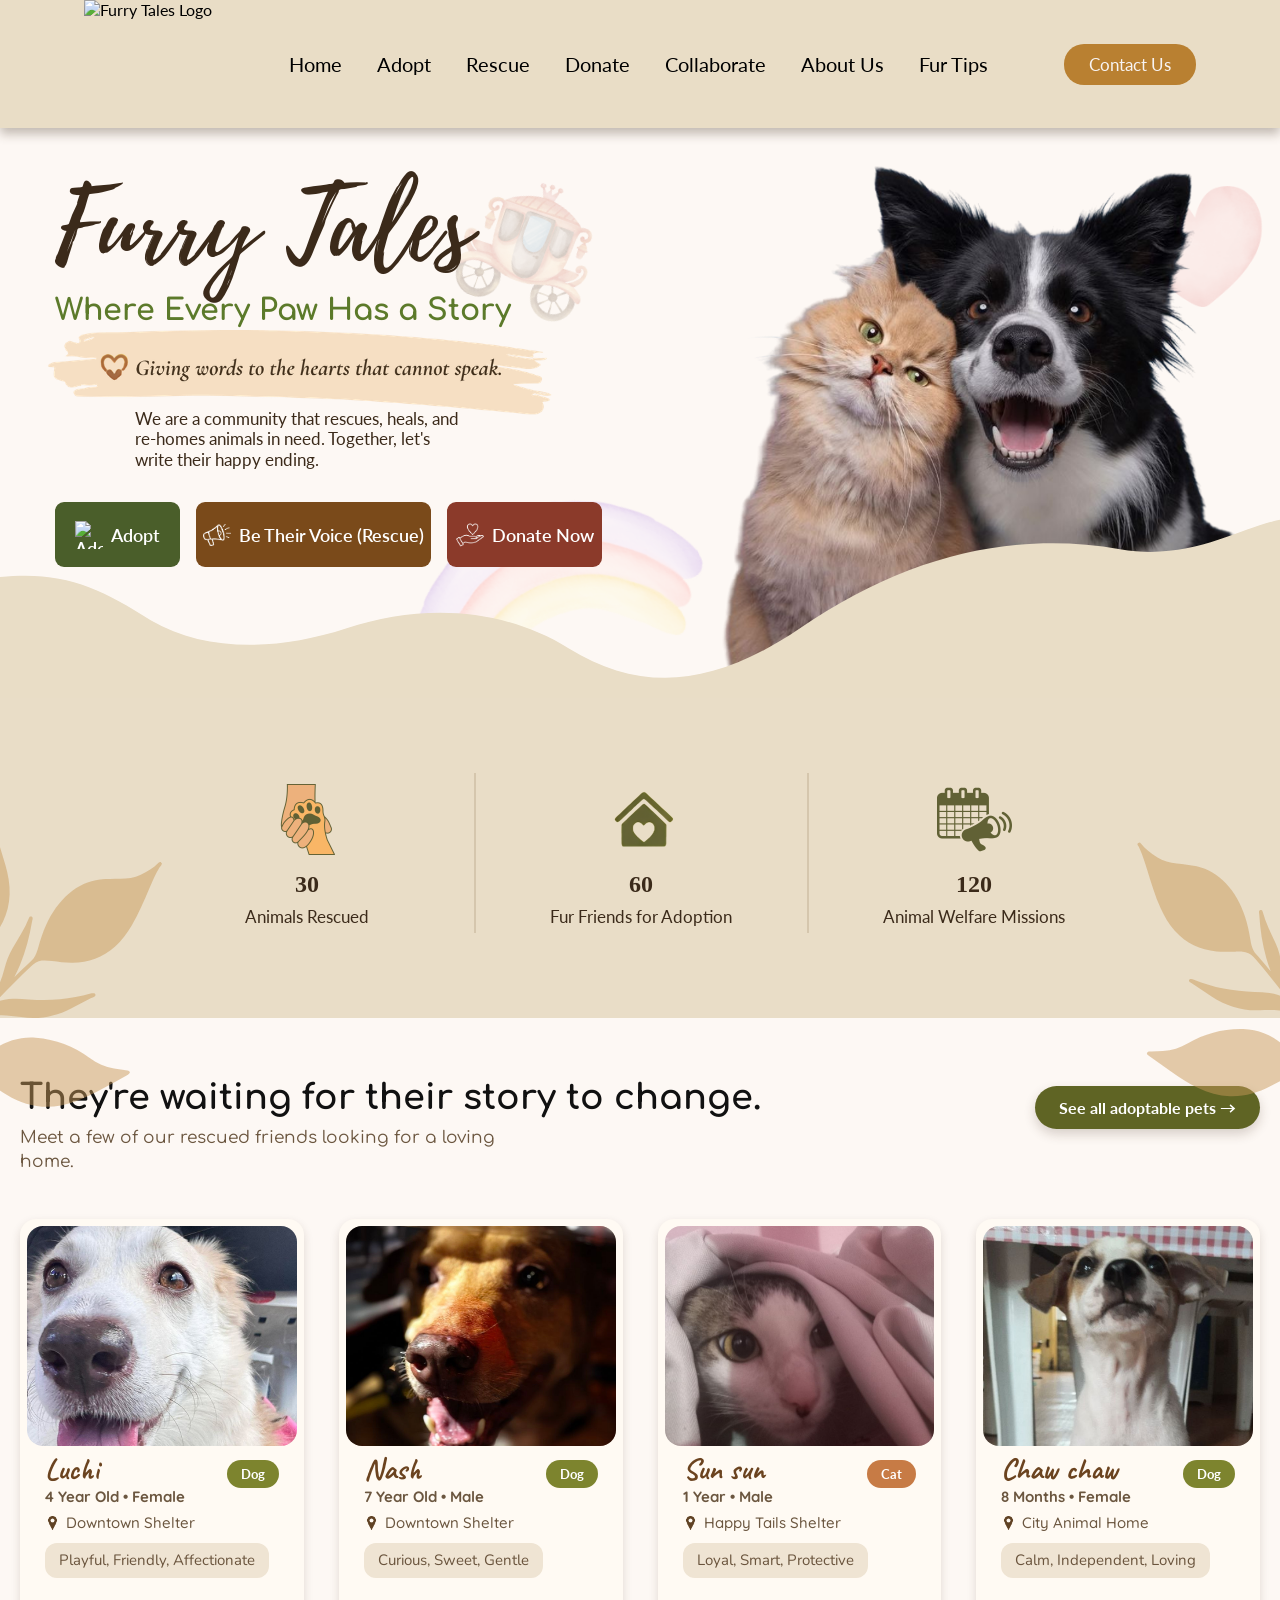
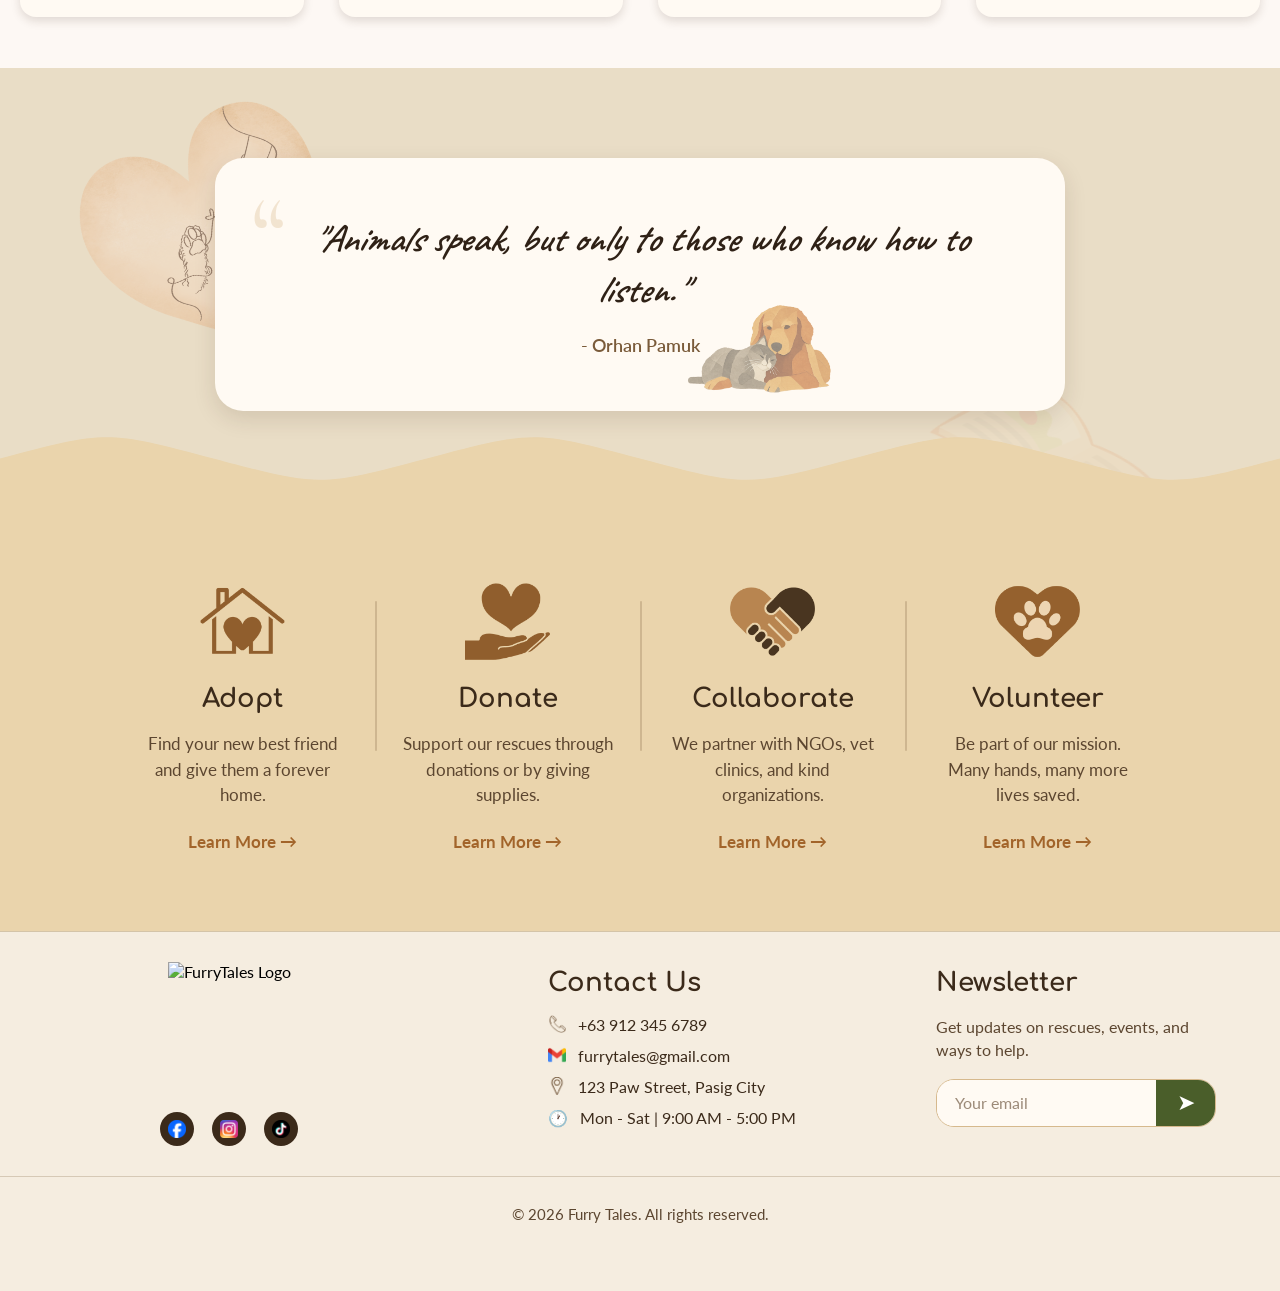
==== commit f014c2fe: "Finalized all pages, fixed all pages fonts. 100% finished." ====
--- a/Index.html
+++ b/Index.html
@@ -6,7 +6,6 @@
     <meta name="viewport" content="width=device-width, initial-scale=1.0">
     <title>FurryTales</title>
 
-    
     <link href="https://fonts.googleapis.com/css2?family=Quicksand:wght@400;500;600;700&display=swap" rel="stylesheet">
     <link href="https://fonts.googleapis.com/css2?family=Nunito:wght@400;500;600;700;800&display=swap" rel="stylesheet">
     <link href="https://fonts.googleapis.com/css2?family=Comfortaa:wght@400;500;700&display=swap" rel="stylesheet">
@@ -14,7 +13,6 @@
     <link href="https://fonts.googleapis.com/css2?family=Georgia&display=swap" rel="stylesheet">
     <link href="https://fonts.googleapis.com/css2?family=Caveat:wght@400;500;600;700&display=swap" rel="stylesheet">
     <link href="https://fonts.googleapis.com/css2?family=Cormorant+Garamond:wght@400;500;600;700&display=swap" rel="stylesheet">
-    
     <link rel="stylesheet" href="Stylesheets/navbar.css">
     <link rel="stylesheet" href="Stylesheets/hero.css">
     <link rel="stylesheet" href="Stylesheets/stats.css">
@@ -26,7 +24,6 @@
 </head>
 
 <body>
-        
         <nav class="navbar">
             <a class="nav-logo">
                 <img src="Assets/HomePage/logo.png" alt="Furry Tales Logo">
@@ -43,7 +40,6 @@
             <a href="#footer" class="contact-btn">Contact Us</a>
         </nav>
 
-        
         <section class="hero">
             <div class="hero-left reveal-left">
                 <div class="hero-title">
@@ -92,7 +88,6 @@
 
         </section>
 
-        
         <section class="stats-section">
             <div class="stats-grid">
                 <article class="stat-card reveal">
@@ -121,7 +116,6 @@
             </div>
         </section>
 
-        
         <section class="pets-section">
 
              <img src="Assets/HomePage/lauret.png" alt="" class="pets-lauret">
@@ -152,10 +146,6 @@
                             <span>Downtown Shelter</span>
                         </p>
                         <p class="pet-description">Playful, Friendly, Affectionate</p>
-                        <button class="btn-profile">
-                            <img src="Assets/HomePage/paw.png" alt="" class="profile-paw-icon">
-                                View Profile
-                            </button>
                     </div>
                 </article>
 
@@ -174,10 +164,6 @@
                             <span>Downtown Shelter</span>
                         </p>
                         <p class="pet-description">Curious, Sweet, Gentle</p>
-                        <button class="btn-profile">
-                            <img src="Assets/HomePage/paw.png" alt="" class="profile-paw-icon">
-                            View Profile
-                        </button>
                     </div>
                 </article>
 
@@ -196,10 +182,6 @@
                             <span>Happy Tails Shelter</span>
                         </p>
                         <p class="pet-description">Loyal, Smart, Protective</p>
-                        <button class="btn-profile">
-                            <img src="Assets/HomePage/paw.png" alt="" class="profile-paw-icon">
-                            View Profile
-                        </button>
                     </div>
                 </article>
 
@@ -218,16 +200,11 @@
                             <span>City Animal Home</span>
                         </p>
                         <p class="pet-description">Calm, Independent, Loving</p>
-                        <button class="btn-profile">
-                            <img src="Assets/HomePage/paw.png" alt="" class="profile-paw-icon">
-                            View Profile
-                        </button>
-                    </div>
-                </article>
-            </div>
-        </section>
-
-        
+                    </div>
+                </article>
+            </div>
+        </section>
+
         <section class="quote-section">
 
             <img src="Assets/HomePage/connectheart.png" alt="" class="quote-decor decor-connectheart">
@@ -257,7 +234,6 @@
             </div>
         </section>
 
-        
         <section class="feature-section">
             <div class="feature-cards">
                 <article class="feature-card reveal">
@@ -308,7 +284,7 @@
                         <h4>Contact Us</h4>
                         <div class="contact-item"><img src="Assets/Footer/Phone.png" alt="Phone"><p>+63 912 345 6789</p></div>
                         <div class="contact-item"><img src="Assets/Footer/Gmail.png" alt="Email"><p>furrytales@gmail.com</p></div>
-                        <div class="contact-item"><img src="Assets/Footer/Location.png" alt="Location"><p>123 Paw Street, Hope City</p></div>
+                        <div class="contact-item"><img src="Assets/Footer/Location.png" alt="Location"><p>123 Paw Street, Pasig City</p></div>
                         <div class="contact-item"><span>🕐</span><p>Mon - Sat | 9:00 AM - 5:00 PM</p></div>
                     </div>
                     <div class="footer-section footer-newsletter">
@@ -322,7 +298,7 @@
                 </div>
             </div>
             <div class="footer-bottom">
-                <p>&copy; 2024 Furry Tales. All rights reserved.</p>
+                <p>&copy; 2026 Furry Tales. All rights reserved.</p>
             </div>
         </footer>
 
--- a/Stylesheets/navbar.css
+++ b/Stylesheets/navbar.css
@@ -10,8 +10,8 @@
     background-color: #e9ddc6; 
     justify-content: center;
     min-height: 120px;
-    gap: clamp(40px, 6vw, 100px); 
-    box-shadow: 0 6px 10px rgba(59, 42, 26, .30); 
+    gap: clamp(40px, 6vw, 100px);
+    box-shadow: 0 6px 10px rgba(59, 42, 26, .30);
     position: relative;
     z-index: 100;
     font-family: 'Lato', sans-serif;
@@ -23,7 +23,7 @@
 }
 
 .nav-logo img {
-    height: clamp(90px, 10vw, 150px); 
+    height: clamp(90px, 10vw, 150px);
     width: auto;
 }
 
@@ -39,30 +39,30 @@
 }
 
 .nav-links a {
-    position: relative; 
+    position: relative;
     text-decoration: none;
     color: #000000;
     font-size: 20px;
 
-    padding-bottom: 6px; 
-    transition: color 0.3s ease; 
+    padding-bottom: 6px;
+    transition: color 0.3s ease;
 }
 
 .nav-links a::after {
     content: "";
     position: absolute;
 
-    left: 50%; 
-    bottom: 0; 
+    left: 50%;
+    bottom: 0;
 
-    width: 0; 
-    height: 3px; 
+    width: 0;
+    height: 3px;
 
     background-color: #b98031;
-    border-radius: 999px; 
+    border-radius: 999px;
 
-    transform: translateX(-50%); 
-    transition: width 0.3s ease; 
+    transform: translateX(-50%);
+    transition: width 0.3s ease;
 }
 
 .nav-links a:hover {
@@ -70,7 +70,7 @@
 }
 
 .nav-links a:hover::after {
-    width: 100%; 
+    width: 100%;
 }
 
 .contact-btn {
@@ -81,8 +81,8 @@
     border-radius: 20px;
     cursor: pointer;
     font-size: 17px;
-    text-decoration: none; 
-    display: inline-block; 
+    text-decoration: none;
+    display: inline-block;
 
     transition: 
         background-color 0.3s ease,
@@ -96,8 +96,8 @@
 
 .contact-btn:hover {
     background-color: #535523;
-    transform: translateY(-3px); 
-    box-shadow: 0 5px 12px rgba(59, 42, 26, 0.25); 
+    transform: translateY(-3px);
+    box-shadow: 0 5px 12px rgba(59, 42, 26, 0.25);
 }
 
 html {
--- a/Stylesheets/hero.css
+++ b/Stylesheets/hero.css
@@ -1,25 +1,22 @@
-
 @font-face {
     font-family: 'Playlist Script';
-    src: url('../../Fonts/Playlist\ Script.otf') format('opentype');
+    src: url('../Font/Playlist Script.otf') format('opentype');
     font-weight: normal;
     font-style: normal;
 }
 
-* { 
-    margin: 0; 
-    padding: 0; 
-    box-sizing: border-box; 
+body {
+    overflow-x: hidden;
 }
 
 .hero {
     display: flex;
-    justify-content: space-between; 
-    align-items: center; 
+    justify-content: space-between;
+    align-items: center;
 
-    width: 100%; 
-    min-height: 710px; 
-    padding: 45px 70px 120px 55px; 
+    width: 100%;
+    min-height: 710px;
+    padding: 45px 70px 120px 55px;
 
     background-color: #fdf8f4;
 
@@ -27,11 +24,10 @@
     overflow: hidden;
 }
 
-
 .hero-left {
-    margin-top: -150px; 
-    z-index: 2; 
-    max-width: 560px; 
+    margin-top: -150px;
+    z-index: 2;
+    max-width: 560px;
 }
 
 .hero-title {
@@ -53,7 +49,6 @@
     margin-top: 10px;
 }
 
-
 .tagline img {
         width: 510px;
         height: auto;
@@ -61,7 +56,6 @@
         margin-left: -10px;
         margin-top: -15px;
 }
-
 
 .tagline p {
     width: 330px;
@@ -73,8 +67,6 @@
     margin-bottom: 32px;
 }
 
-
-
 .hero-buttons {
     display: flex;
     align-items: center;
@@ -82,25 +74,25 @@
 }
 
 .hero-buttons a {
-    height: 65px; 
+    height: 65px;
 
     display: flex;
     align-items: center;
     justify-content: center;
-    gap: 8px; 
+    gap: 8px;
 
     border: none;
-    border-radius: 9px; 
+    border-radius: 9px;
 
     color: white;
     font-family: 'Lato', sans-serif;
-    font-size: 18px; 
+    font-size: 18px;
     font-weight: 600;
-    text-decoration: none; 
+    text-decoration: none;
 
     cursor: pointer;
 
-    transition: transform 0.25s ease, box-shadow 0.25s ease; 
+    transition: transform 0.25s ease, box-shadow 0.25s ease;
 }
 
 .btn-adopt {
@@ -125,69 +117,67 @@
 }
 
 .hero-buttons a:hover {
-    transform: translateY(-3px); 
-    box-shadow: 0 8px 15px rgba(59, 42, 26, 0.25); 
+    transform: translateY(-3px);
+    box-shadow: 0 8px 15px rgba(59, 42, 26, 0.25);
 }
 
 .hero-decor {
     position: absolute;
-    pointer-events: none; 
-    z-index: 0; 
-    opacity: 0.35; 
+    pointer-events: none;
+    z-index: 0;
+    opacity: 0.35;
 }
 
 .decor-carriage {
-    top: -50px; 
-    left: 18%; 
-    width: clamp(70px, 300vw, 600px); 
+    top: -50px;
+    left: 18%;
+    width: clamp(70px, 300vw, 600px);
      transform: rotate(20deg);
 }
 
 .decor-heart {
-    top: -50px; 
-    left: 70%; 
-    width: clamp(70px, 300vw, 600px); 
-    z-index: 0; 
+    top: -50px;
+    left: 70%;
+    width: clamp(70px, 300vw, 600px);
+    z-index: 0;
      
 }
 
 .decor-rainbow {
-    top: 70px; 
-    left: -150px; 
-    width: clamp(300px, 500vw, 1400px); 
+    top: 70px;
+    left: -150px;
+    width: clamp(300px, 500vw, 1400px);
     transform: rotate(-20deg);
 }
 
 .hero-right {
-    
     z-index: 1;
-    margin-top: 185px; 
-    margin-left: 100px; 
+    margin-top: 185px;
+    margin-left: 100px;
 }
 
 .hero-right img {
-    
-    width: 100%; 
-    height: auto; 
+    width: 100%;
+    height: auto;
 
-    transform: scale(1.8); 
-    transform-origin: bottom center; 
+    transform: scale(1.8);
+    transform-origin: bottom center;
 }
 
 .hero-wave {
     position: absolute;
-    left: 0; 
-    bottom: -220px; 
-    width: 100%; 
+    left: 0;
+    bottom: -220px;
+    width: 100%;
     height: 310px;
-    z-index: 3; 
+    z-index: 3;
     pointer-events: none;
     margin-bottom: 360px;
 }
 
 .hero-wave svg {
-    width: 100%; 
-    height: 100%; 
+    width: 100%;
+    height: 100%;
     display: block;
 }
 
--- a/Stylesheets/stats.css
+++ b/Stylesheets/stats.css
@@ -1,7 +1,6 @@
-
 
 .stats-section {
-    
+    /* min-width: 1440px; */
     height: 330px;
     background-color: #e9ddc7;
 
@@ -15,13 +14,11 @@
     z-index: 1;
 }
 
-
 .stats-grid {
     display: flex;
     align-items: center;
     justify-content: center;
 }
-
 
 .stat-card {
     width: 333px;
@@ -35,11 +32,9 @@
     justify-content: center;
 }
 
-
 .stat-card:not(:first-child) {
     border-left: 2px solid rgba(122, 92, 58, 0.18);
 }
-
 
 .stat-icon {
     width: 80px;
@@ -57,7 +52,6 @@
     object-fit: contain;
     display: block;
 }
-
 .stat-number {
     font-size: 24px;
     font-weight: 700;
@@ -65,7 +59,6 @@
     margin-bottom: 8px;
 }
 
-
 .stat-label {
     font-size: 17px;
     color: #3b2a1a;
--- a/Stylesheets/pets.css
+++ b/Stylesheets/pets.css
@@ -1,7 +1,5 @@
-
-
 .pets-section {
-    
+    /*width: 100%;*/
     min-height: 650px;
     background-color: #fdf8f4;
     padding-top: 60px;
@@ -12,24 +10,23 @@
 .pets-lauret2 {
     position: absolute;
 
-    top: 0; 
-    
-    
-
-    z-index: 5; 
-    pointer-events: none; 
+    top: 0;
+    /*width: 500px; */
+    /* height: auto; */
+
+    z-index: 5;
+    pointer-events: none;
 }
 
 .pets-lauret {
-    left:20%; 
-    transform: translate(-100%, -50%); 
+    left:20%;
+    transform: translate(-100%, -50%);
 }
 
 .pets-lauret2 {
-    left: 80%; 
-    transform: translate(0, -50%); 
-}
-
+    left: 80%;
+    transform: translate(0, -50%);
+}
 
 .section-heading {
     width: 100%;
@@ -63,7 +60,7 @@
 
 .view-all {
     font-family: 'Lato', sans-serif;
-    font-size: 16px; 
+    font-size: 16px;
     font-weight: 700;
 
     color: #ffffff;
@@ -71,27 +68,26 @@
 
     background-color: #5f6424;
 
-    padding: 12px 24px; 
-    border-radius: 999px; 
+    padding: 12px 24px;
+    border-radius: 999px;
 
     display: inline-flex;
     align-items: center;
     justify-content: center;
 
-    margin-top: 8px; 
+    margin-top: 8px;
     white-space: nowrap;
 
-    box-shadow: 0 5px 12px rgba(59, 42, 26, 0.20); 
-
-    transition: background-color 0.25s ease, transform 0.25s ease, box-shadow 0.25s ease; 
+    box-shadow: 0 5px 12px rgba(59, 42, 26, 0.20);
+
+    transition: background-color 0.25s ease, transform 0.25s ease, box-shadow 0.25s ease;
 }
 
 .view-all:hover {
     background-color: #4d511d;
-    transform: translateY(-2px); 
-    box-shadow: 0 7px 16px rgba(59, 42, 26, 0.25); 
-}
-
+    transform: translateY(-2px);
+    box-shadow: 0 7px 16px rgba(59, 42, 26, 0.25);
+}
 
 .pet-grid {
     width: 100%;
@@ -107,17 +103,17 @@
 .pet-card {
     flex: 1 1 260px;
     min-width: 260px;
-    padding: 7px; 
+    padding: 7px;
     background-color: #fffaf3;
-    border-radius: 16px; 
+    border-radius: 16px;
     overflow: hidden;
-    box-shadow: 0 4px 10px rgba(59, 42, 26, 0.15); 
+    box-shadow: 0 4px 10px rgba(59, 42, 26, 0.15);
 }
 
 .pet-image {
-    width: 100%; 
-    height: 220px; 
-    border-radius: 16px; 
+    width: 100%;
+    height: 220px;
+    border-radius: 16px;
     overflow: hidden;
     background-color: #e6d7c1;
 }
@@ -134,8 +130,6 @@
     padding: 14px 18px 16px 18px;
 }
 
-
-
 .pet-info p {
     line-height: 1.3;
 }
@@ -146,7 +140,6 @@
     justify-content: space-between;
     margin-bottom: -1px;
 }
-
 
 .pet-name h3 {
     font-family: 'Caveat', cursive;
@@ -164,15 +157,14 @@
     border-radius: 20px;
 }
 .pet-name span.dog {
-    background-color: #7d842e; 
-    color: #ffffff; 
+    background-color: #7d842e;
+    color: #ffffff;
 }
 
 .pet-name span.cat {
-    background-color: #c77b45; 
-    color: #ffffff; 
-}
-
+    background-color: #c77b45;
+    color: #ffffff;
+}
 
 .pet-meta,
 .pet-location  {
@@ -183,24 +175,23 @@
     margin: 0 0 7px 0;
 }
 
-
 .pet-location {
     display: flex;
     align-items: center;
-    gap: 1px; 
+    gap: 1px;
 
     font-family: 'Quicksand', serif;
-    font-size: 15px; 
+    font-size: 15px;
     font-weight: 500;
     color: #6b563f;
-    margin: 0 0 10px -5px; 
+    margin: 0 0 10px -5px;
 }
 
 .location-icon {
-    width: 25px; 
-    height: auto; 
-    object-fit: contain; 
-    flex-shrink: 0; 
+    width: 25px;
+    height: auto;
+    object-fit: contain;
+    flex-shrink: 0;
 }
 
 .pet-description {
@@ -214,36 +205,35 @@
     margin-bottom: 16px;
 }
 
-
 .btn-profile {
-    width: 190px; 
-    height: 44px; 
+    width: 190px;
+    height: 44px;
 
     display: flex;
     align-items: center;
     justify-content: center;
-    gap: 5px; 
+    gap: 5px;
 
     margin: 0 auto;
     border: none;
-    border-radius: 25px; 
+    border-radius: 25px;
 
     background-color: #ad7337;
     color: white;
 
     font-family: 'Lato', sans-serif;
-    font-size: 17px; 
+    font-size: 17px;
     font-weight: 700;
 
     cursor: pointer;
 }
 
 .profile-paw-icon {
-    width: 30px; 
-    height: 30px; 
+    width: 30px;
+    height: 30px;
     object-fit: contain;
 }
 
 .btn-profile:hover {
     background-color: #9a642f;
-}+}
--- a/Stylesheets/quote.css
+++ b/Stylesheets/quote.css
@@ -1,6 +1,6 @@
 .quote-section {
     background-color: #e9ddc6;
-    padding: 90px 24px; 
+    padding: 90px 24px;
 
     display: flex;
     justify-content: center;
@@ -13,107 +13,107 @@
 .quote-card {
     position: relative;
 
-    max-width: 850px; 
-    width: 100%; 
+    max-width: 850px;
+    width: 100%;
 
     background-color: #fffaf3;
-    border-radius: 28px; 
+    border-radius: 28px;
 
-    padding: 55px 80px; 
+    padding: 55px 80px;
     text-align: center;
-    z-index: 2; 
+    z-index: 2;
 
-    box-shadow: 0 8px 22px rgba(59, 42, 26, 0.13); 
+    box-shadow: 0 8px 22px rgba(59, 42, 26, 0.13);
 }
 
 .quote-card::before {
-    content: "“";
+    content: "\201C";
     position: absolute;
 
-    top: 10px; 
-    left: 35px; 
+    top: 10px;
+    left: 35px;
 
     font-family: 'Cormorant Garamond', serif;
-    font-size: 110px; 
-    color: rgba(185, 128, 49, 0.18); 
+    font-size: 110px;
+    color: rgba(185, 128, 49, 0.18);
 }
 
 .quote-text {
     position: relative;
-    z-index: 1; 
+    z-index: 1;
 
     font-family: 'caveat', serif;
-    font-size: 38px; 
+    font-size: 38px;
     font-style: italic;
     font-weight: 600;
 
-    line-height: 1.35; 
+    line-height: 1.35;
     color: #2f2116;
 
-    margin-bottom: 18px; 
+    margin-bottom: 18px;
 }
 
 .quote-author {
     font-family: 'Lato', sans-serif;
-    font-size: 18px; 
+    font-size: 18px;
     font-weight: 600;
     color: #7a5b3a;
 }
 
 .quote-decor {
     position: absolute;
-    z-index: 1; 
-    pointer-events: none; 
-    opacity: 1.8; 
+    z-index: 1;
+    pointer-events: none;
+    opacity: 1.8;
 }
 
 .decor-connectheart {
-    top: 50px; 
-    left: 10px; 
-    width: 400px; 
-    transform: rotate(-20deg); 
-    opacity: 0.58; 
+    top: 50px;
+    left: 10px;
+    width: 400px;
+    transform: rotate(-20deg);
+    opacity: 0.58;
 }
 
 .decor-storybook {
-    top: 250px; 
-    right: 80px; 
-    width: 300px; 
-    transform: rotate(25deg); 
-    opacity: 0.28; 
+    top: 250px;
+    right: 80px;
+    width: 300px;
+    transform: rotate(25deg);
+    opacity: 0.28;
 }
 
 .quote-catdog {
     position: absolute;
-    left: 450px; 
-    bottom: 5px; 
-    width: 200px; 
+    left: 450px;
+    bottom: 5px;
+    width: 200px;
 
-    transform: rotate(0deg); 
-    opacity: 0.58; 
-    z-index: 3; 
+    transform: rotate(0deg);
+    opacity: 0.58;
+    z-index: 3;
     pointer-events: none;
 }
 
 .quote-wave {
     position: absolute;
-    left: 0; 
-    bottom: 0; 
+    left: 0;
+    bottom: 0;
 
-    width: 100%; 
-    height: 85px; 
+    width: 100%;
+    height: 85px;
 
     line-height: 0;
-    z-index: 1; 
-    pointer-events: none; 
+    z-index: 1;
+    pointer-events: none;
 }
 
 .quote-wave svg {
-    width: 100%; 
-    height: 100%; 
+    width: 100%;
+    height: 100%;
     display: block;
 }
 
 .quote-wave path {
-    fill: #ead4ac; 
-}+    fill: #ead4ac;
+}
--- a/Stylesheets/features.css
+++ b/Stylesheets/features.css
@@ -1,7 +1,5 @@
-
-
 .feature-section {
-    
+    /*width: 100%;*/
     height: 430px;
     background-color: #ead4ac;
 
@@ -43,7 +41,6 @@
     border-radius: 10px;
 }
 
-
 .feature-image {
     width: 85px;
     height: 85px;
@@ -52,7 +49,6 @@
 
     margin-bottom: 20px;
 }
-
 
 .feature-card h3 {
     font-family: 'Comfortaa', sans-serif;
@@ -63,10 +59,9 @@
     margin-bottom: 18px;
 }
 
-
 .feature-card p {
     width: 210px;
-    min-height: 78px;   
+    min-height: 78px;
 
     font-family: 'Lato', sans-serif;
     font-size: 17px;
@@ -76,10 +71,9 @@
     margin-bottom: 22px;
 }
 
-
 .feature-card a {
     font-family: 'Lato', sans-serif;
-    font-size: 17px; 
+    font-size: 17px;
     font-weight: 700;
     color: #a2642a;
     text-decoration: none;
@@ -87,10 +81,10 @@
     display: inline-block;
     margin-top: 0;
 
-    transition: color 0.25s ease, transform 0.25s ease; 
+    transition: color 0.25s ease, transform 0.25s ease;
 }
 
 .feature-card a:hover {
     color: #6f421d;
-    transform: translateY(-5px); 
-}+    transform: translateY(-5px);
+}
